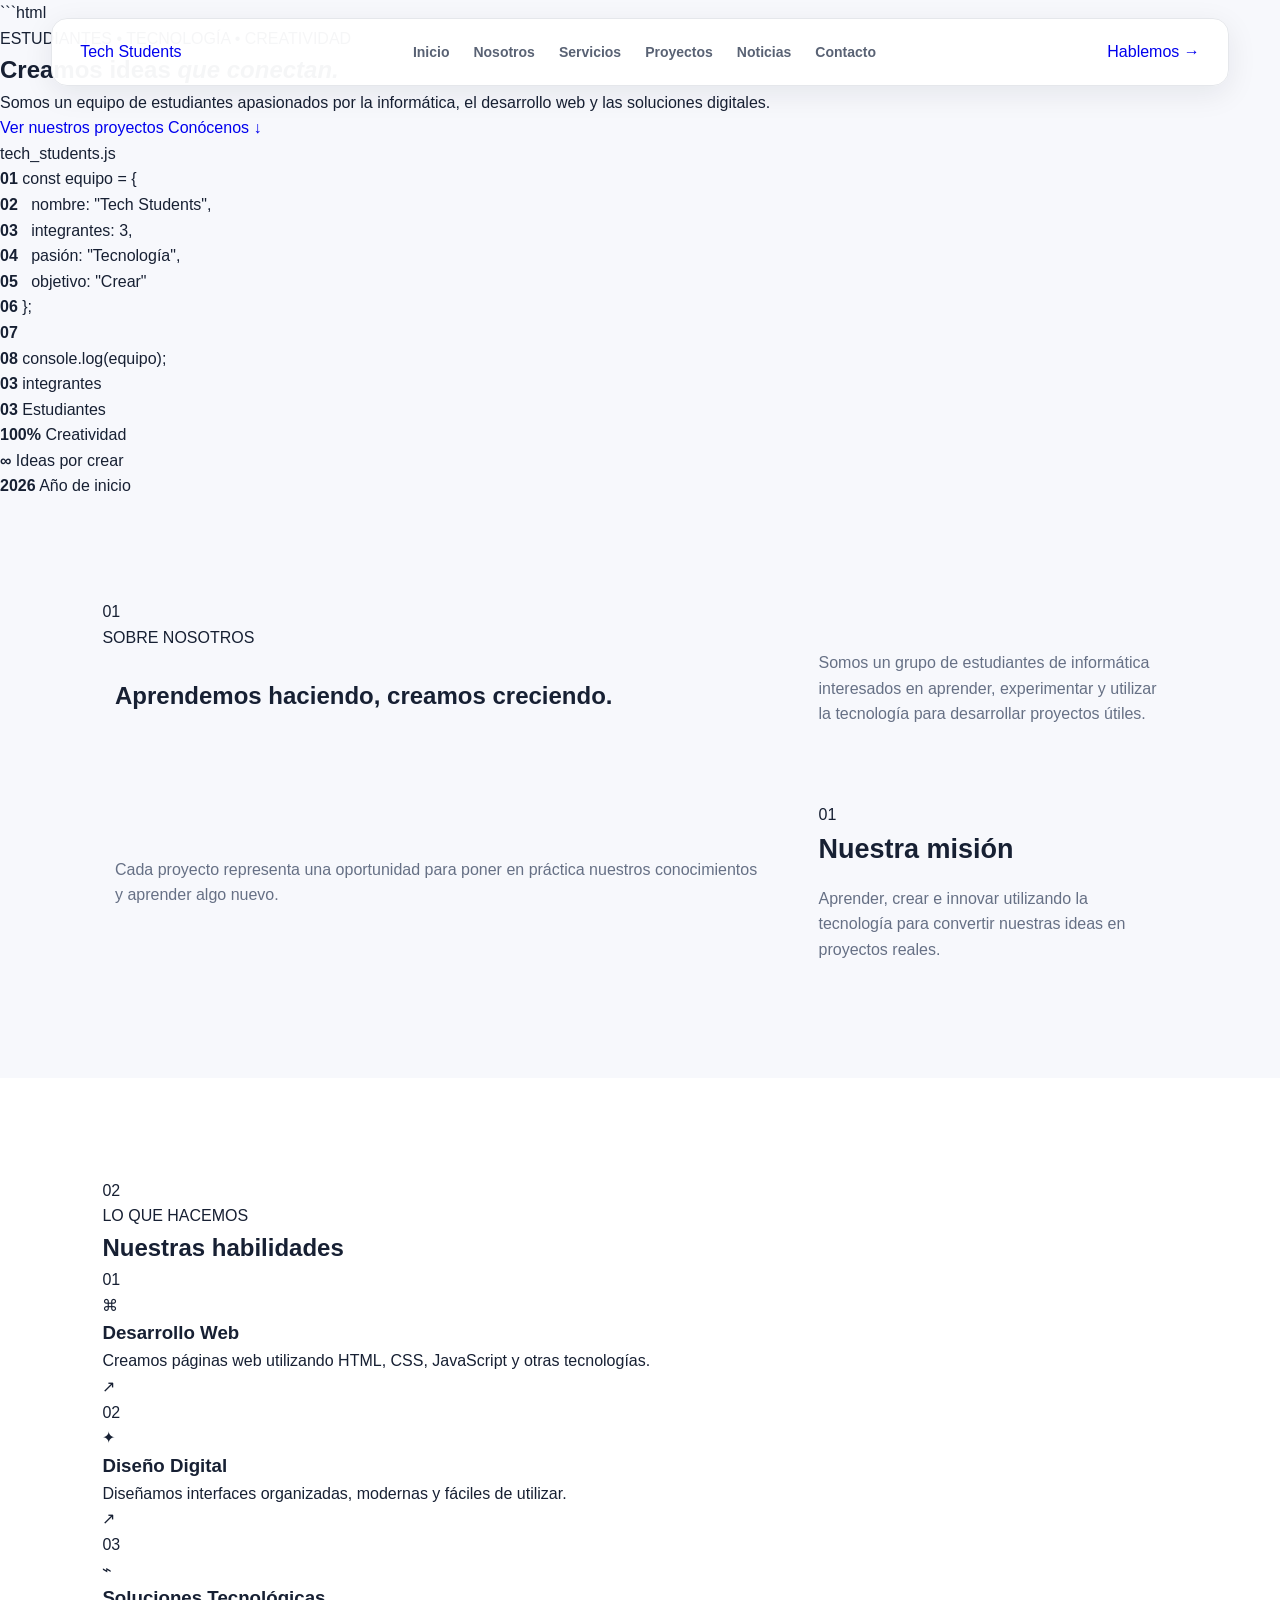
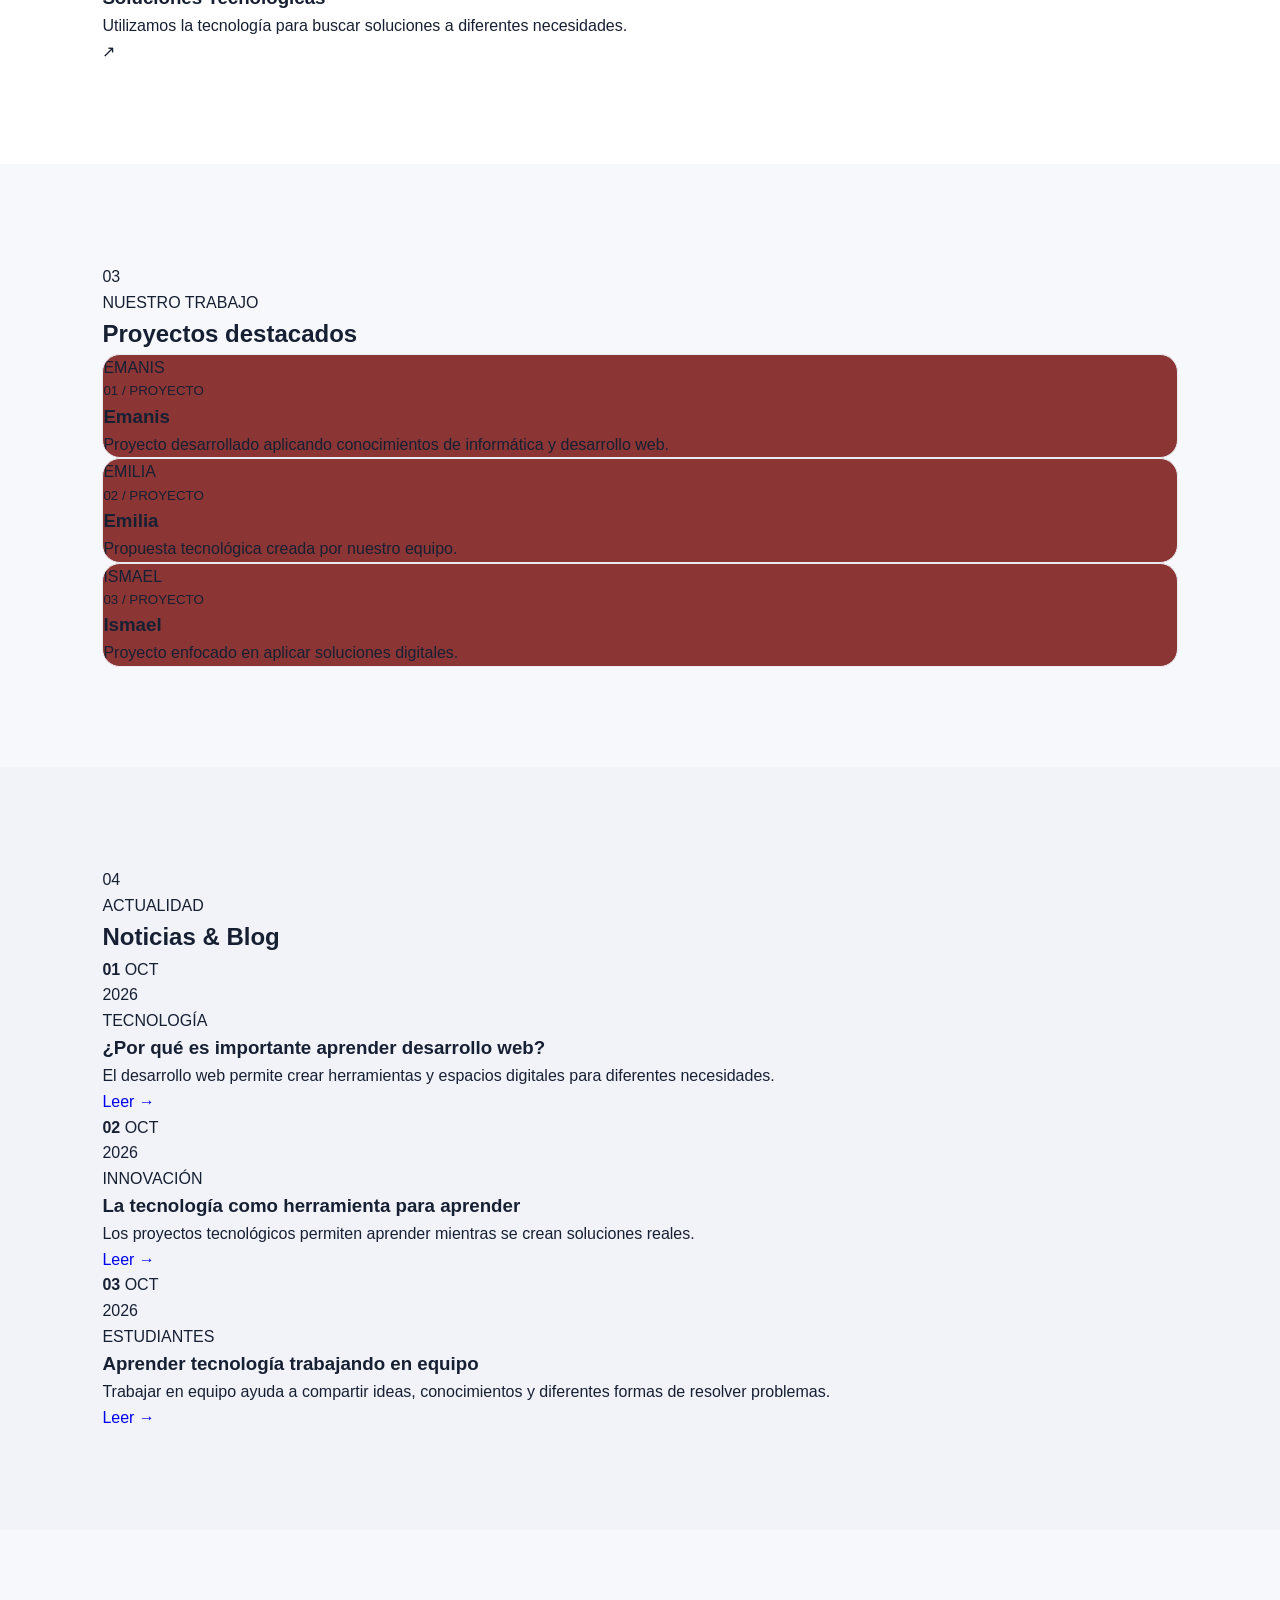
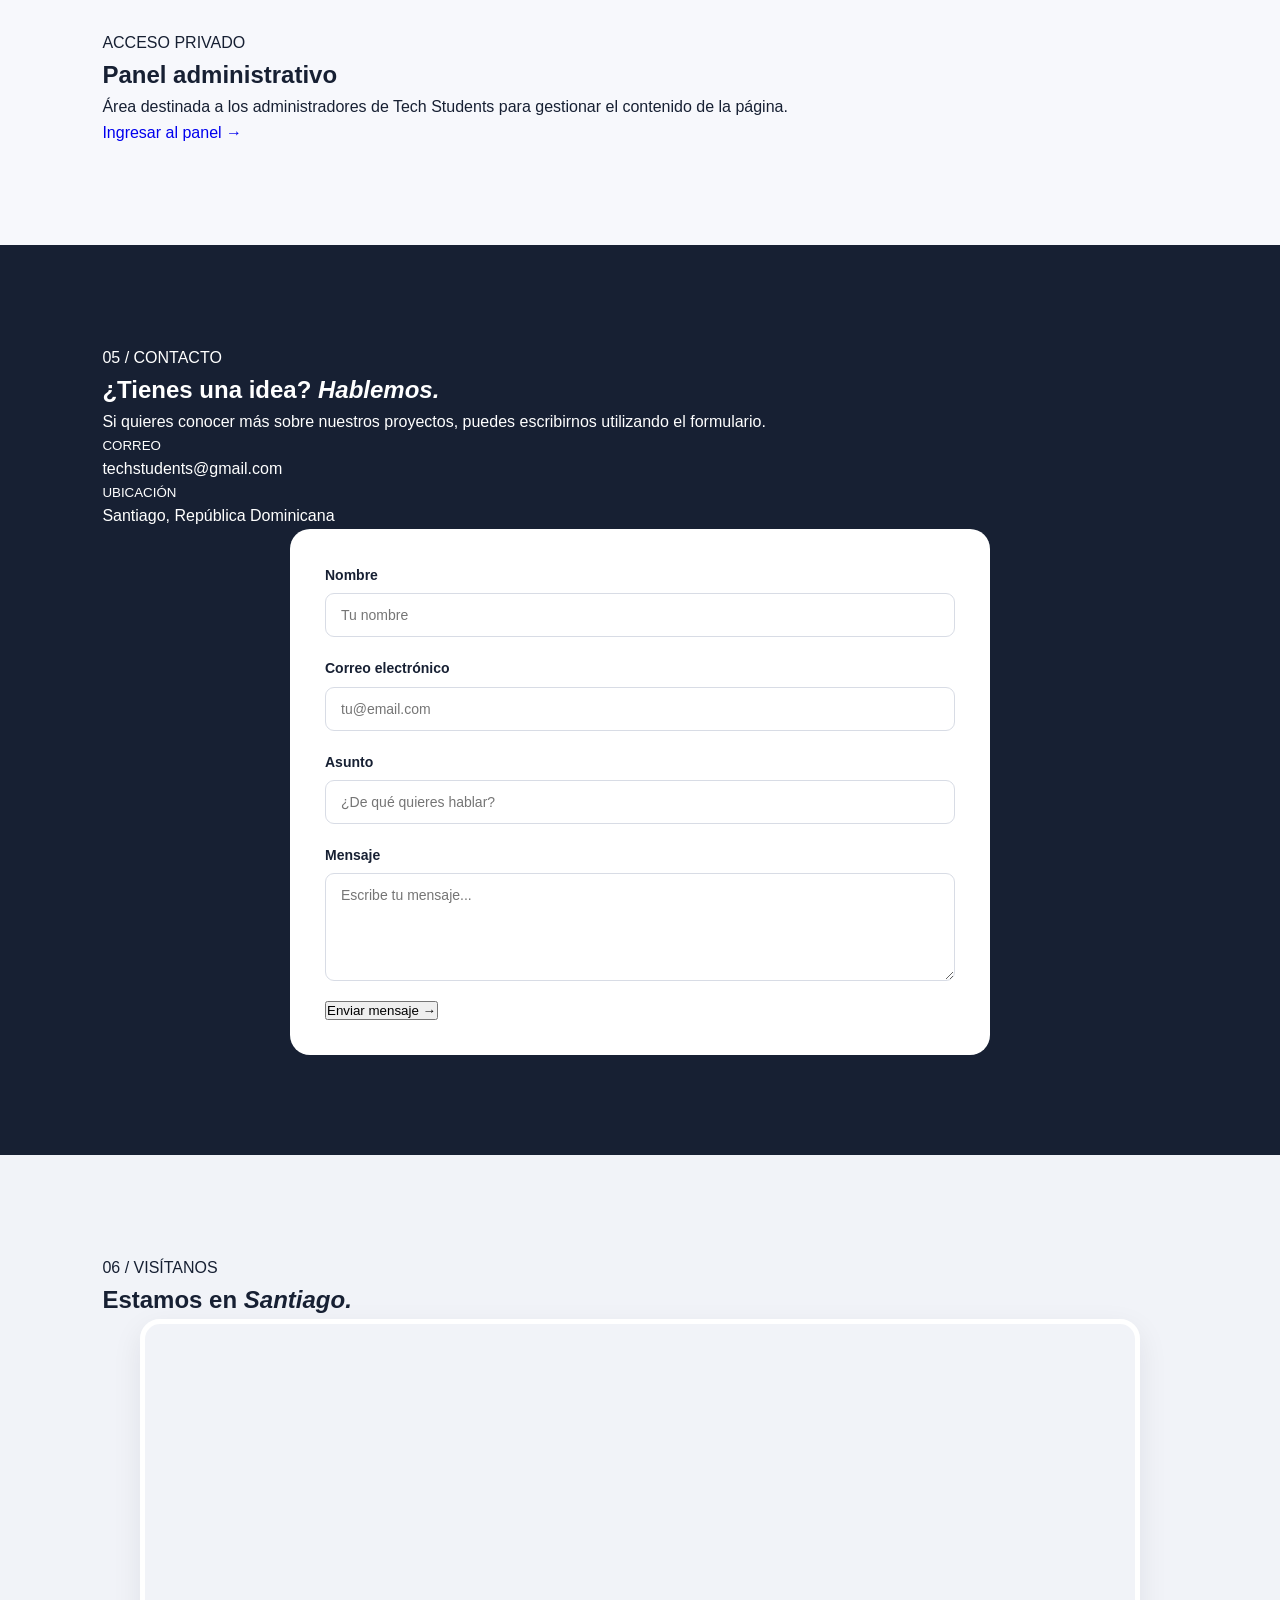
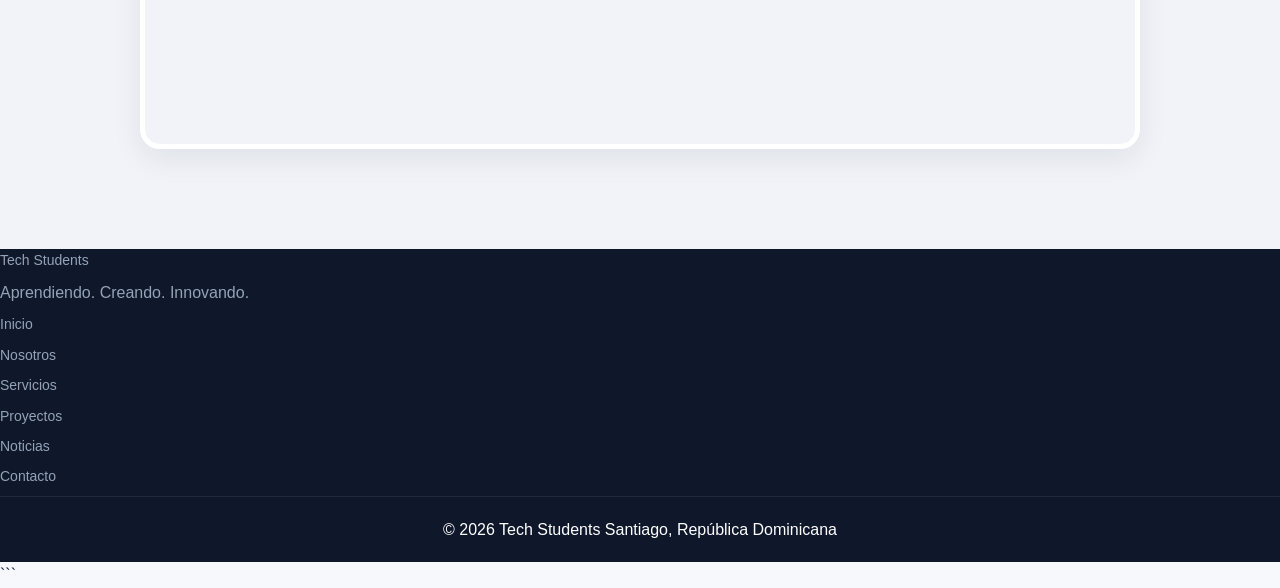
==== index.html @ c72e6315 "Agregar pagina web y login" ====
```html
<!DOCTYPE html>
<html lang="es">

<head>
    <meta charset="UTF-8">
    <meta name="viewport" content="width=device-width, initial-scale=1.0">

    <title>Tech Students | Tecnología e Innovación</title>

    <link rel="stylesheet" href="styles.css">
</head>

<body>

    <!-- =========================
         BARRA DE NAVEGACIÓN
    ========================== -->

    <header class="header">

        <a href="#inicio" class="logo">
            <span class="logo-punto"></span>
            Tech Students
        </a>

        <nav class="menu">
            <a href="#inicio">Inicio</a>
            <a href="#nosotros">Nosotros</a>
            <a href="#servicios">Servicios</a>
            <a href="#proyectos">Proyectos</a>
            <a href="#noticias">Noticias</a>
            <a href="#contacto">Contacto</a>
        </nav>

        <a href="#contacto" class="boton-nav">
            Hablemos →
        </a>

    </header>


    <main>

        <!-- =========================
             HERO
        ========================== -->

        <section id="inicio" class="hero">

            <div class="hero-texto">

                <div class="etiqueta">
                    <span></span>
                    ESTUDIANTES • TECNOLOGÍA • CREATIVIDAD
                </div>

                <h1>
                    Creamos ideas
                    <em>que conectan.</em>
                </h1>

                <p>
                    Somos un equipo de estudiantes apasionados por la
                    informática, el desarrollo web y las soluciones digitales.
                </p>

                <div class="hero-botones">

                    <a href="#proyectos" class="boton-principal">
                        Ver nuestros proyectos
                    </a>

                    <a href="#nosotros" class="boton-secundario">
                        Conócenos ↓
                    </a>

                </div>

            </div>


            <div class="hero-visual">

                <div class="codigo-falso">

                    <div class="codigo-barra">
                        <span></span>
                        <span></span>
                        <span></span>

                        <p>tech_students.js</p>
                    </div>

                    <div class="codigo-contenido">
                        <p><b>01</b> <span class="verde">const</span> equipo = {</p>
                        <p><b>02</b> &nbsp; nombre: <span class="amarillo">"Tech Students"</span>,</p>
                        <p><b>03</b> &nbsp; integrantes: <span class="amarillo">3</span>,</p>
                        <p><b>04</b> &nbsp; pasión: <span class="amarillo">"Tecnología"</span>,</p>
                        <p><b>05</b> &nbsp; objetivo: <span class="amarillo">"Crear"</span></p>
                        <p><b>06</b> };</p>
                        <p><b>07</b></p>
                        <p><b>08</b> <span class="verde">console</span>.log(equipo);</p>
                    </div>

                </div>

                <div class="numero-flotante">
                    <strong>03</strong>
                    <span>integrantes</span>
                </div>

            </div>

        </section>


        <!-- =========================
             DATOS RÁPIDOS
        ========================== -->

        <section class="datos">

            <div>
                <strong>03</strong>
                <span>Estudiantes</span>
            </div>

            <div>
                <strong>100%</strong>
                <span>Creatividad</span>
            </div>

            <div>
                <strong>∞</strong>
                <span>Ideas por crear</span>
            </div>

            <div>
                <strong>2026</strong>
                <span>Año de inicio</span>
            </div>

        </section>


        <!-- =========================
             NOSOTROS
        ========================== -->

        <section id="nosotros" class="nosotros seccion">

            <div class="titulo-lateral">
                <span>01</span>
                <p>SOBRE NOSOTROS</p>
            </div>

            <div class="nosotros-contenido">

                <h2>
                    Aprendemos haciendo,
                    <span>creamos creciendo.</span>
                </h2>

                <p>
                    Somos un grupo de estudiantes de informática interesados
                    en aprender, experimentar y utilizar la tecnología para
                    desarrollar proyectos útiles.
                </p>

                <p>
                    Cada proyecto representa una oportunidad para poner en
                    práctica nuestros conocimientos y aprender algo nuevo.
                </p>

                <div class="mision">

                    <span>01</span>

                    <div>
                        <h3>Nuestra misión</h3>

                        <p>
                            Aprender, crear e innovar utilizando la tecnología
                            para convertir nuestras ideas en proyectos reales.
                        </p>
                    </div>

                </div>

            </div>

        </section>


        <!-- =========================
             SERVICIOS
        ========================== -->

        <section id="servicios" class="servicios seccion">

            <div class="encabezado-seccion">

                <div>
                    <span>02</span>
                    <p>LO QUE HACEMOS</p>
                </div>

                <h2>
                    Nuestras habilidades
                </h2>

            </div>


            <div class="servicios-lista">

                <article class="servicio">

                    <div class="servicio-numero">01</div>

                    <div class="servicio-icono">⌘</div>

                    <div class="servicio-info">
                        <h3>Desarrollo Web</h3>

                        <p>
                            Creamos páginas web utilizando HTML, CSS,
                            JavaScript y otras tecnologías.
                        </p>
                    </div>

                    <span class="flecha">↗</span>

                </article>


                <article class="servicio">

                    <div class="servicio-numero">02</div>

                    <div class="servicio-icono">✦</div>

                    <div class="servicio-info">
                        <h3>Diseño Digital</h3>

                        <p>
                            Diseñamos interfaces organizadas, modernas
                            y fáciles de utilizar.
                        </p>
                    </div>

                    <span class="flecha">↗</span>

                </article>


                <article class="servicio">

                    <div class="servicio-numero">03</div>

                    <div class="servicio-icono">⌁</div>

                    <div class="servicio-info">
                        <h3>Soluciones Tecnológicas</h3>

                        <p>
                            Utilizamos la tecnología para buscar soluciones
                            a diferentes necesidades.
                        </p>
                    </div>

                    <span class="flecha">↗</span>

                </article>

            </div>

        </section>


        <!-- =========================
             PROYECTOS
        ========================== -->

        <section id="proyectos" class="proyectos seccion">

            <div class="encabezado-seccion">

                <div>
                    <span>03</span>
                    <p>NUESTRO TRABAJO</p>
                </div>

                <h2>
                    Proyectos destacados
                </h2>

            </div>


            <div class="proyectos-grid">

                <article class="proyecto grande">

                    <div class="proyecto-visual morado">
                        <span>EMANIS</span>
                    </div>

                    <div class="proyecto-texto">
                        <div>
                            <small>01 / PROYECTO</small>
                            <h3>Emanis</h3>
                        </div>

                        <p>
                            Proyecto desarrollado aplicando conocimientos
                            de informática y desarrollo web.
                        </p>
                    </div>

                </article>


                <article class="proyecto">

                    <div class="proyecto-visual verde-visual">
                        <span>EMILIA</span>
                    </div>

                    <div class="proyecto-texto">
                        <div>
                            <small>02 / PROYECTO</small>
                            <h3>Emilia</h3>
                        </div>

                        <p>
                            Propuesta tecnológica creada por nuestro equipo.
                        </p>
                    </div>

                </article>


                <article class="proyecto">

                    <div class="proyecto-visual naranja">
                        <span>ISMAEL</span>
                    </div>

                    <div class="proyecto-texto">
                        <div>
                            <small>03 / PROYECTO</small>
                            <h3>Ismael</h3>
                        </div>

                        <p>
                            Proyecto enfocado en aplicar soluciones digitales.
                        </p>
                    </div>

                </article>

            </div>

        </section>


        <!-- =========================
             NOTICIAS
        ========================== -->

        <section id="noticias" class="noticias seccion">

            <div class="encabezado-seccion">

                <div>
                    <span>04</span>
                    <p>ACTUALIDAD</p>
                </div>

                <h2>
                    Noticias & Blog
                </h2>

            </div>


            <div class="noticias-lista">

                <article class="noticia">

                    <div class="noticia-fecha">
                        <strong>01</strong>
                        <span>OCT<br>2026</span>
                    </div>

                    <div class="noticia-contenido">
                        <span>TECNOLOGÍA</span>
                        <h3>
                            ¿Por qué es importante aprender desarrollo web?
                        </h3>

                        <p>
                            El desarrollo web permite crear herramientas
                            y espacios digitales para diferentes necesidades.
                        </p>
                    </div>

                    <a href="#" class="leer">
                        Leer →
                    </a>

                </article>


                <article class="noticia">

                    <div class="noticia-fecha">
                        <strong>02</strong>
                        <span>OCT<br>2026</span>
                    </div>

                    <div class="noticia-contenido">
                        <span>INNOVACIÓN</span>
                        <h3>
                            La tecnología como herramienta para aprender
                        </h3>

                        <p>
                            Los proyectos tecnológicos permiten aprender
                            mientras se crean soluciones reales.
                        </p>
                    </div>

                    <a href="#" class="leer">
                        Leer →
                    </a>

                </article>


                <article class="noticia">

                    <div class="noticia-fecha">
                        <strong>03</strong>
                        <span>OCT<br>2026</span>
                    </div>

                    <div class="noticia-contenido">
                        <span>ESTUDIANTES</span>
                        <h3>
                            Aprender tecnología trabajando en equipo
                        </h3>

                        <p>
                            Trabajar en equipo ayuda a compartir ideas,
                            conocimientos y diferentes formas de resolver problemas.
                        </p>
                    </div>

                    <a href="#" class="leer">
                        Leer →
                    </a>

                </article>

            </div>

        </section>


        <!-- =========================
             PANEL ADMINISTRATIVO
        ========================== -->

        <section class="admin seccion">

            <div class="admin-contenido">

                <div>
                    <span class="admin-etiqueta">
                        ACCESO PRIVADO
                    </span>

                    <h2>
                        Panel administrativo
                    </h2>

                    <p>
                        Área destinada a los administradores de Tech Students
                        para gestionar el contenido de la página.
                    </p>
                </div>

                <a href="login.php" class="boton-negro">
                    Ingresar al panel →
                </a>

            </div>

        </section>


        <!-- =========================
             CONTACTO
        ========================== -->

        <section id="contacto" class="contacto seccion">

            <div class="contacto-info">

                <span>05 / CONTACTO</span>

                <h2>
                    ¿Tienes una idea?
                    <em>Hablemos.</em>
                </h2>

                <p>
                    Si quieres conocer más sobre nuestros proyectos,
                    puedes escribirnos utilizando el formulario.
                </p>

                <div class="datos-contacto">

                    <div>
                        <small>CORREO</small>
                        <p>techstudents@gmail.com</p>
                    </div>

                    <div>
                        <small>UBICACIÓN</small>
                        <p>Santiago, República Dominicana</p>
                    </div>

                </div>

            </div>


            <form class="formulario-contacto">

                <div class="campo">

                    <label for="nombre">
                        Nombre
                    </label>

                    <input
                        type="text"
                        id="nombre"
                        name="nombre"
                        placeholder="Tu nombre"
                        required
                    >

                </div>


                <div class="campo">

                    <label for="correo">
                        Correo electrónico
                    </label>

                    <input
                        type="email"
                        id="correo"
                        name="correo"
                        placeholder="tu@email.com"
                        required
                    >

                </div>


                <div class="campo">

                    <label for="asunto">
                        Asunto
                    </label>

                    <input
                        type="text"
                        id="asunto"
                        name="asunto"
                        placeholder="¿De qué quieres hablar?"
                        required
                    >

                </div>


                <div class="campo">

                    <label for="mensaje">
                        Mensaje
                    </label>

                    <textarea
                        id="mensaje"
                        name="mensaje"
                        rows="5"
                        placeholder="Escribe tu mensaje..."
                        required
                    ></textarea>

                </div>


                <button type="submit" class="boton-principal">
                    Enviar mensaje →
                </button>

            </form>

        </section>


        <!-- =========================
             UBICACIÓN
        ========================== -->

        <section id="ubicacion" class="ubicacion seccion">

            <div class="ubicacion-titulo">

                <span>06 / VISÍTANOS</span>

                <h2>
                    Estamos en
                    <em>Santiago.</em>
                </h2>

            </div>


            <div class="mapa">

                <iframe
                    src="https://www.google.com/maps?q=Santiago+de+los+Caballeros,+Republica+Dominicana&output=embed"
                    width="100%"
                    height="420"
                    style="border:0;"
                    allowfullscreen=""
                    loading="lazy">
                </iframe>

            </div>

        </section>

    </main>


    <!-- =========================
         FOOTER
    ========================== -->

    <footer class="footer">

        <div class="footer-top">

            <div>

                <a href="#inicio" class="logo footer-logo">
                    <span class="logo-punto"></span>
                    Tech Students
                </a>

                <p>
                    Aprendiendo. Creando. Innovando.
                </p>

            </div>


            <div class="footer-links">

                <a href="#inicio">Inicio</a>
                <a href="#nosotros">Nosotros</a>
                <a href="#servicios">Servicios</a>
                <a href="#proyectos">Proyectos</a>
                <a href="#noticias">Noticias</a>
                <a href="#contacto">Contacto</a>

            </div>

        </div>


        <div class="footer-bottom">

            <span>
                © 2026 Tech Students
            </span>

            <span>
                Santiago, República Dominicana
            </span>

        </div>

    </footer>

</body>

</html>
```
---- styles.css ----
/* ==============================
   CONFIGURACIÓN GENERAL
============================== */

* {
    margin: 0;
    padding: 0;
    box-sizing: border-box;
}

html {
    scroll-behavior: smooth;
}

body {
    font-family: Arial, Helvetica, sans-serif;
    background: #f7f8fc;
    color: #172033;
    line-height: 1.6;
}

a {
    text-decoration: none;
}


/* ==============================
   MENÚ
============================== */

.header {
    width: 92%;
    height: 68px;

    position: fixed;
    top: 18px;
    left: 4%;

    background: rgba(255, 255, 255, 0.96);

    display: flex;
    align-items: center;
    justify-content: space-between;

    padding: 0 28px;

    border: 1px solid #e5e7eb;
    border-radius: 16px;

    z-index: 1000;

    box-shadow: 0 8px 30px rgba(15, 23, 42, 0.08);
}

.logo {
    display: flex;
    align-items: center;
}

.logo h2 {
    color: #172033;
    font-size: 21px;
    letter-spacing: -0.5px;
}

.logo h2::before {
    content: "●";
    color: #4f46e5;
    font-size: 15px;
    margin-right: 8px;
}

.menu {
    display: flex;
    align-items: center;
    gap: 24px;
}

.menu a {
    color: #596274;
    font-size: 14px;
    font-weight: 600;

    transition: 0.25s;
}

.menu a:hover {
    color: #4f46e5;
}


/* ==============================
   INICIO
============================== */

.inicio {
    min-height: 100vh;

    padding: 150px 8% 80px;

    display: flex;
    align-items: center;

    background:
        radial-gradient(circle at 80% 25%, #ddd6fe 0, transparent 25%),
        radial-gradient(circle at 15% 80%, #dbeafe 0, transparent 25%),
        #f8f9ff;
}

.inicio-contenido {
    max-width: 760px;
}

.texto-pequeno {
    display: inline-block;

    color: #4f46e5;

    background: #eeecff;

    padding: 7px 14px;

    border-radius: 30px;

    font-size: 12px;
    font-weight: bold;

    letter-spacing: 1.5px;

    margin-bottom: 22px;
}

.inicio h1 {
    font-size: clamp(45px, 7vw, 76px);

    line-height: 1.02;

    letter-spacing: -3px;

    margin-bottom: 25px;
}

.inicio h1 span {
    display: block;
    color: #4f46e5;
}

.inicio-contenido > p:not(.texto-pequeno) {
    max-width: 600px;

    font-size: 18px;

    color: #667085;

    margin-bottom: 35px;
}

.boton {
    display: inline-block;

    background: #4f46e5;
    color: white;

    padding: 12px 23px;

    border-radius: 10px;

    font-size: 14px;
    font-weight: bold;

    border: none;

    cursor: pointer;

    transition: 0.25s;
}

.boton:hover {
    background: #3730a3;
    transform: translateY(-3px);

    box-shadow: 0 8px 20px rgba(79, 70, 229, 0.25);
}


/* ==============================
   SECCIONES
============================== */

.seccion {
    padding: 100px 8%;
}

.titulo-seccion {
    text-align: center;
    margin-bottom: 55px;
}

.titulo-seccion p {
    color: #4f46e5;

    font-size: 12px;
    font-weight: bold;

    letter-spacing: 2px;

    margin-bottom: 5px;
}

.titulo-seccion h2 {
    font-size: 38px;

    letter-spacing: -1px;
}


/* ==============================
   NOSOTROS
============================== */

.nosotros-contenido {
    max-width: 1050px;

    margin: auto;

    display: grid;

    grid-template-columns: 1.3fr 0.7fr;

    gap: 60px;

    align-items: center;
}

.nosotros-contenido h3 {
    font-size: 27px;

    margin-bottom: 15px;
}

.nosotros-contenido p {
    color: #667085;

    margin-bottom: 15px;
}

.nosotros-caja {
    background: #172033;

    color: white;

    padding: 40px;

    border-radius: 20px;

    position: relative;

    overflow: hidden;
}

.nosotros-caja::after {
    content: "";

    position: absolute;

    width: 120px;
    height: 120px;

    border-radius: 50%;

    background: #4f46e5;

    right: -40px;
    bottom: -50px;

    opacity: 0.8;
}

.nosotros-caja h3 {
    position: relative;
    z-index: 2;
}

.nosotros-caja p {
    color: #d1d5db;

    position: relative;
    z-index: 2;
}


/* ==============================
   SERVICIOS
============================== */

.servicios {
    background: #ffffff;
}

.tarjetas {
    max-width: 1100px;

    margin: auto;

    display: grid;

    grid-template-columns: repeat(3, 1fr);

    gap: 20px;
}

.tarjeta {
    background: #f8f9ff;

    padding: 32px;

    border: 1px solid #e8eaf0;

    border-radius: 18px;

    text-align: left;

    transition: 0.3s;
}

.tarjeta:hover {
    transform: translateY(-7px);

    background: white;

    border-color: #c7d2fe;

    box-shadow: 0 15px 35px rgba(15, 23, 42, 0.08);
}

.icono {
    width: 52px;
    height: 52px;

    display: flex;
    align-items: center;
    justify-content: center;

    background: #eeecff;

    border-radius: 14px;

    font-size: 25px;

    margin-bottom: 22px;
}

.tarjeta h3 {
    font-size: 19px;

    margin-bottom: 10px;
}

.tarjeta p {
    color: #667085;

    font-size: 15px;
}


/* ==============================
   PORTAFOLIO
============================== */

.portafolio {
    max-width: 1100px;

    margin: auto;

    display: grid;

    grid-template-columns: repeat(3, 1fr);

    gap: 22px;
}

.proyecto {
    background: rgb(139, 53, 53);

    border: 1px solid #e8eaf0;

    border-radius: 18px;

    overflow: hidden;

    transition: 0.3s;
}

.proyecto:hover {
    transform: translateY(-6px);

    box-shadow: 0 15px 35px rgba(15, 23, 42, 0.08);
}

.proyecto-imagen {
    height: 210px;

    display: flex;
    align-items: flex-end;
    justify-content: flex-start;

    padding: 22px;

    background:
        linear-gradient(
            135deg,
            #4f46e5,
            #7c3aed
        );

    color: white;

    font-size: 25px;
    font-weight: bold;
}

.proyecto:nth-child(2) .proyecto-imagen {
    background:
        linear-gradient(
            135deg,
            #0f766e,
            #14b8a6
        );
}

.proyecto:nth-child(3) .proyecto-imagen {
    background:
        linear-gradient(
            135deg,
            #c2410c,
            #f97316
        );
}

.proyecto-info {
    padding: 25px;
}

.proyecto-info h3 {
    margin-bottom: 7px;
}

.proyecto-info p {
    color: #667085;
    font-size: 14px;
}


/* ==============================
   NOTICIAS
============================== */

#noticias {
    background: #f1f3f8;
}

#noticias .tarjeta {
    background: white;
}


/* ==============================
   FORMULARIO DE CONTACTO
============================== */

.contacto {
    background: #172033;

    color: white;

    text-align: left;
}

.contacto .titulo-seccion {
    text-align: center;
}

.contacto .titulo-seccion h2 {
    color: white;
}

.contacto > p {
    max-width: 650px;

    margin: -25px auto 35px;

    color: #cbd5e1;

    text-align: center;
}

.formulario-contacto {
    max-width: 700px;

    margin: auto;

    background: white;

    padding: 35px;

    border-radius: 20px;
}

.campo {
    margin-bottom: 20px;
}

.campo label {
    display: block;

    color: #172033;

    font-size: 14px;

    font-weight: bold;

    margin-bottom: 7px;
}

.campo input,
.campo textarea {
    width: 100%;

    padding: 13px 15px;

    border: 1px solid #d8dce5;

    border-radius: 9px;

    outline: none;

    font-family: Arial, sans-serif;

    font-size: 14px;

    transition: 0.2s;
}

.campo input:focus,
.campo textarea:focus {
    border-color: #4f46e5;

    box-shadow: 0 0 0 3px #eeecff;
}

.campo textarea {
    resize: vertical;
}

.formulario-contacto .boton {
    width: 100%;
}


/* ==============================
   PANEL ADMINISTRATIVO
============================== */

.panel-admin {
    background: white;
}

.admin-caja {
    max-width: 650px;

    margin: auto;

    padding: 45px;

    text-align: center;

    background: #f8f9ff;

    border: 1px solid #e5e7eb;

    border-radius: 20px;
}

.admin-caja .icono {
    margin: 0 auto 20px;
}

.admin-caja h3 {
    font-size: 24px;

    margin-bottom: 10px;
}

.admin-caja p {
    max-width: 500px;

    margin: 0 auto 25px;

    color: #667085;
}


/* ==============================
   UBICACIÓN
============================== */

#ubicacion {
    background: #f1f3f8;
}

#ubicacion > p {
    text-align: center;

    color: #667085;

    margin-top: -30px;

    margin-bottom: 30px;
}

.mapa {
    max-width: 1000px;

    margin: auto;

    overflow: hidden;

    border-radius: 20px;

    border: 5px solid white;

    box-shadow: 0 10px 30px rgba(15, 23, 42, 0.08);
}

.mapa iframe {
    display: block;
}


/* ==============================
   FOOTER
============================== */

.footer {
    background: #0f172a;

    color: white;
}

.footer-contenido {
    padding: 60px 8%;

    display: grid;

    grid-template-columns: 2fr 1fr 1.5fr;

    gap: 50px;
}

.footer h2 {
    color: white;

    margin-bottom: 15px;
}

.footer h3 {
    margin-bottom: 15px;
}

.footer p {
    color: #94a3b8;

    margin-bottom: 8px;
}

.footer a {
    display: block;

    color: #94a3b8;

    margin-bottom: 8px;

    font-size: 14px;

    transition: 0.2s;
}

.footer a:hover {
    color: white;
}

.footer-bottom {
    border-top: 1px solid #1e293b;

    text-align: center;

    padding: 20px;
}

.footer-bottom p {
    margin: 0;

    font-size: 13px;
}


/* ==============================
   CELULARES
============================== */

@media (max-width: 900px) {

    .header {
        width: 94%;
        left: 3%;

        height: auto;

        padding: 15px 20px;

        flex-direction: column;

        gap: 12px;
    }

    .menu {
        gap: 12px;

        flex-wrap: wrap;

        justify-content: center;
    }

    .inicio {
        padding-top: 180px;
    }

    .inicio h1 {
        font-size: 48px;
    }

    .nosotros-contenido,
    .tarjetas,
    .portafolio,
    .footer-contenido {
        grid-template-columns: 1fr;
    }

    .seccion {
        padding: 80px 6%;
    }
}


@media (max-width: 500px) {

    .inicio h1 {
        font-size: 40px;

        letter-spacing: -2px;
    }

    .inicio-contenido > p:not(.texto-pequeno) {
        font-size: 16px;
    }

    .titulo-seccion h2 {
        font-size: 32px;
    }

    .formulario-contacto {
        padding: 25px;
    }

    .header {
        top: 8px;
    }

    .menu a {
        font-size: 12px;
    }
}
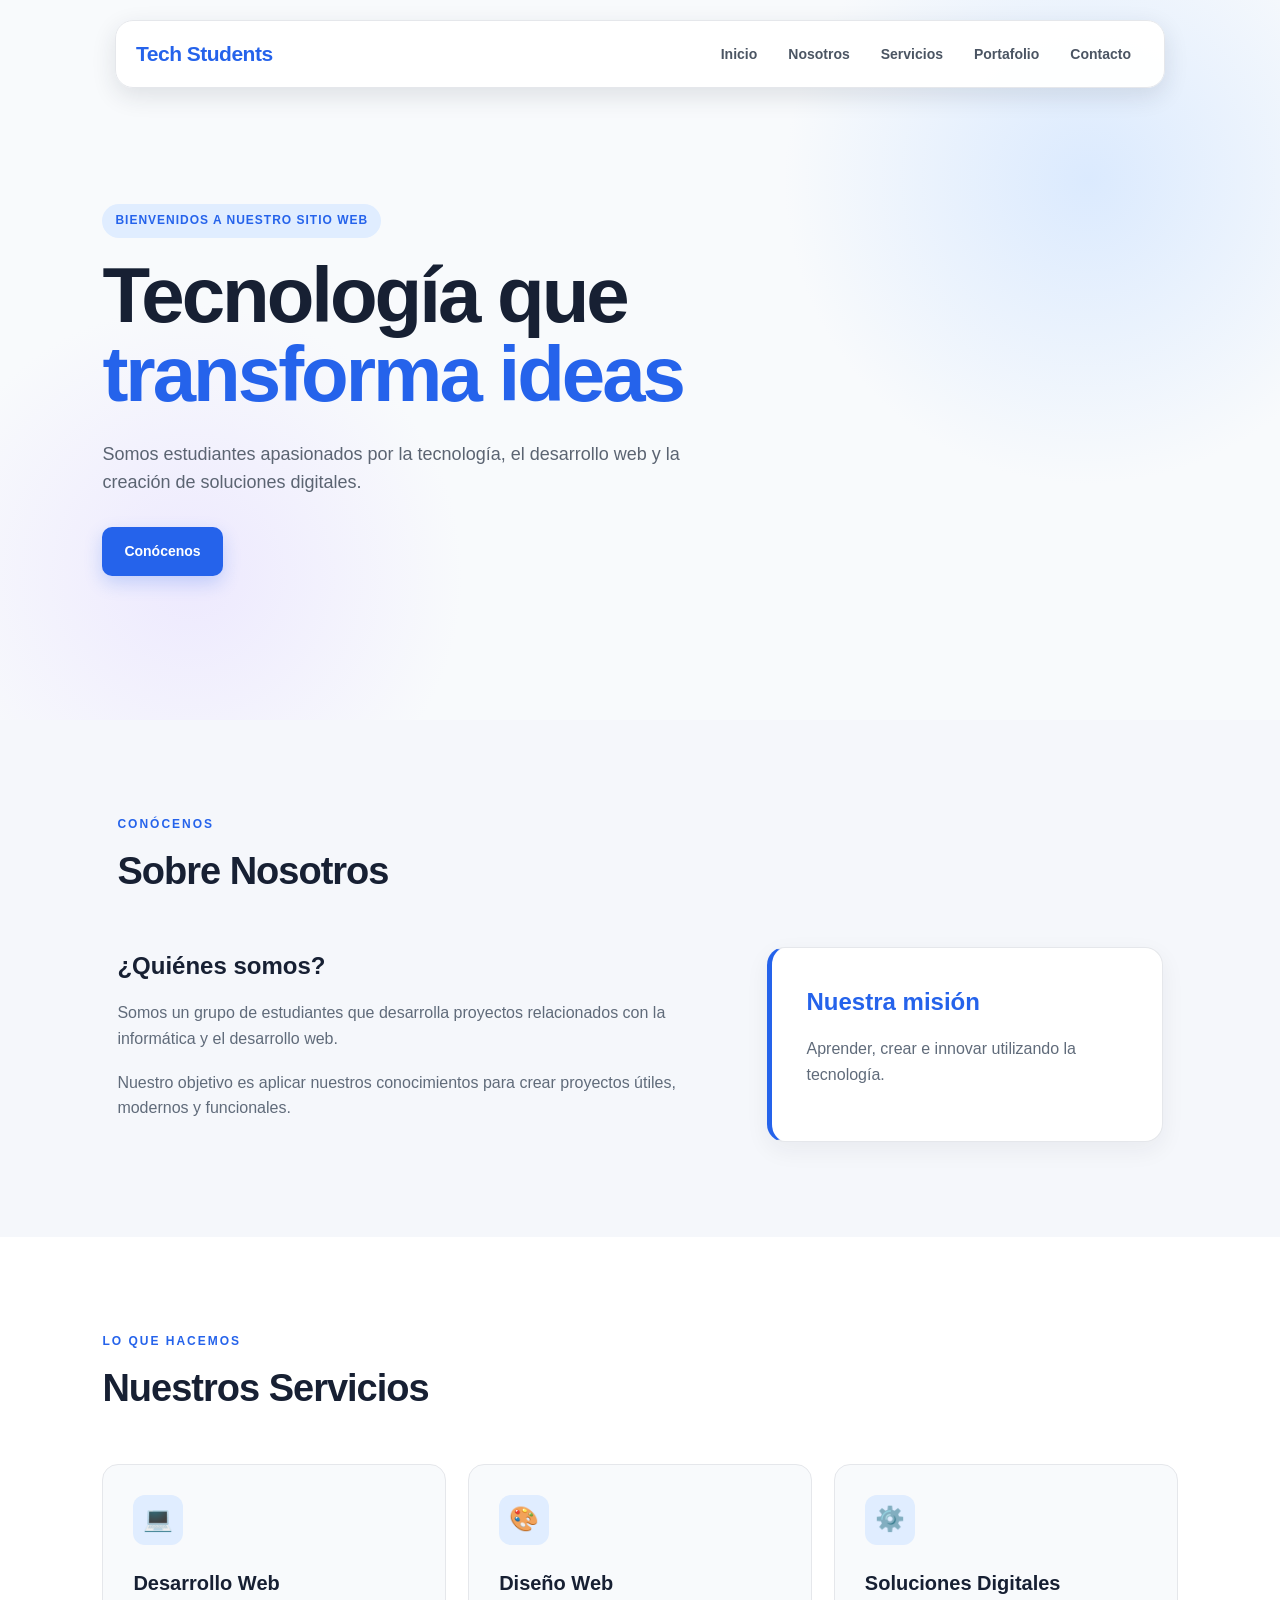
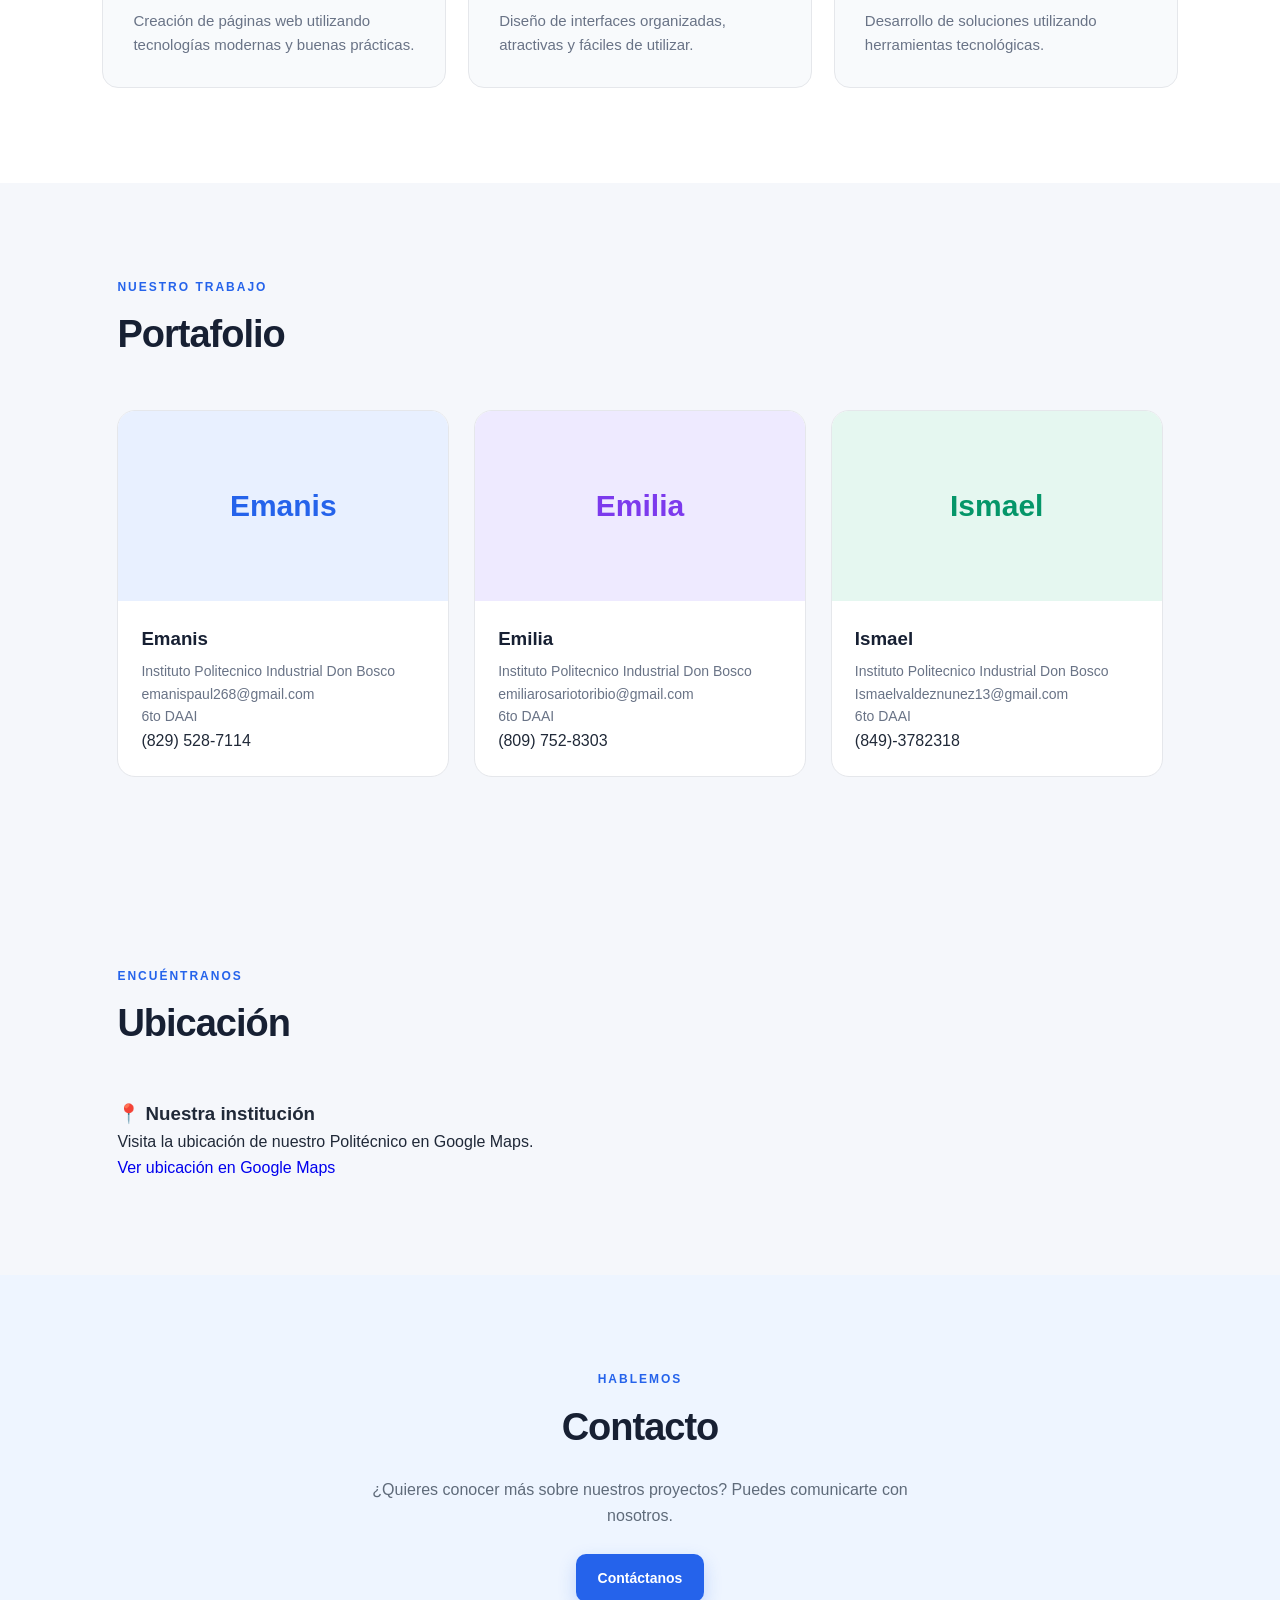
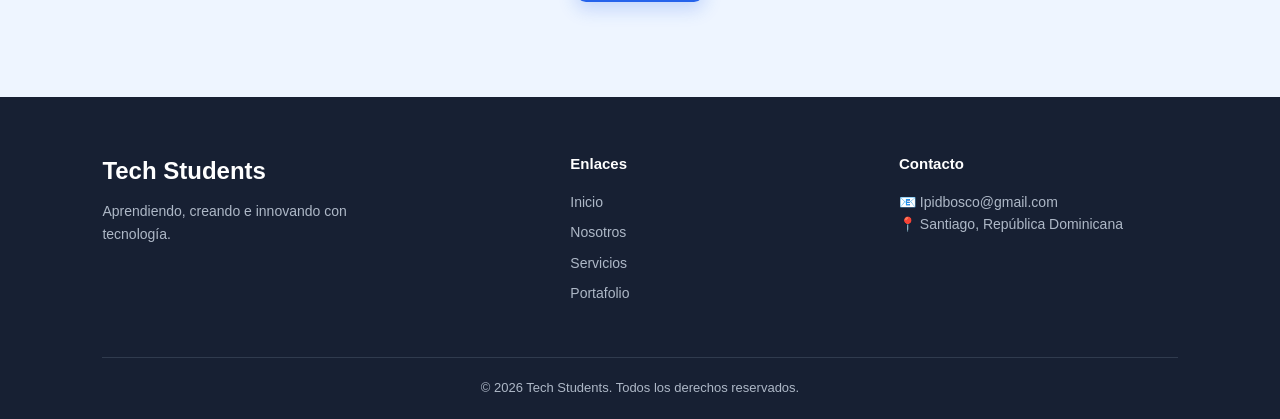
==== commit f2b57358: "Actualización de la página" ====
--- a/index.html
+++ b/index.html
@@ -1,4 +1,4 @@
-```html
+
 <!DOCTYPE html>
 <html lang="es">
 
@@ -6,685 +6,283 @@
     <meta charset="UTF-8">
     <meta name="viewport" content="width=device-width, initial-scale=1.0">
 
-    <title>Tech Students | Tecnología e Innovación</title>
-
+    <title>Tech Students</title>
+
+    <!-- Conexión con CSS -->
     <link rel="stylesheet" href="styles.css">
 </head>
 
 <body>
 
-    <!-- =========================
-         BARRA DE NAVEGACIÓN
-    ========================== -->
-
+    <!-- ==================== MENÚ ==================== -->
     <header class="header">
 
-        <a href="#inicio" class="logo">
-            <span class="logo-punto"></span>
-            Tech Students
-        </a>
+        <div class="logo">
+            <h2>Tech Students</h2>
+        </div>
 
         <nav class="menu">
             <a href="#inicio">Inicio</a>
             <a href="#nosotros">Nosotros</a>
             <a href="#servicios">Servicios</a>
-            <a href="#proyectos">Proyectos</a>
-            <a href="#noticias">Noticias</a>
+            <a href="#portafolio">Portafolio</a>
             <a href="#contacto">Contacto</a>
         </nav>
 
-        <a href="#contacto" class="boton-nav">
-            Hablemos →
+    </header>
+
+
+    <main>
+
+        
+        <section id="inicio" class="inicio">
+
+            <div class="inicio-contenido">
+
+                <p class="texto-pequeno">BIENVENIDOS A NUESTRO SITIO WEB</p>
+
+                <h1>
+                    Tecnología que
+                    <span>transforma ideas</span>
+                </h1>
+
+                <p>
+                    Somos estudiantes apasionados por la tecnología,
+                    el desarrollo web y la creación de soluciones digitales.
+                </p>
+
+                <a href="#nosotros" class="boton">
+                    Conócenos
+                </a>
+
+            </div>
+
+        </section>
+
+
+        <section id="nosotros" class="seccion">
+
+            <div class="titulo-seccion">
+                <p>CONÓCENOS</p>
+                <h2>Sobre Nosotros</h2>
+            </div>
+
+            <div class="nosotros-contenido">
+
+                <div>
+                    <h3>¿Quiénes somos?</h3>
+
+                    <p>
+                        Somos un grupo de estudiantes que desarrolla
+                        proyectos relacionados con la informática y
+                        el desarrollo web.
+                    </p>
+
+                    <p>
+                        Nuestro objetivo es aplicar nuestros conocimientos
+                        para crear proyectos útiles, modernos y funcionales.
+                    </p>
+                </div>
+
+                <div class="nosotros-caja">
+                    <h3>Nuestra misión</h3>
+                    <p>
+                        Aprender, crear e innovar utilizando la tecnología.
+                    </p>
+                </div>
+
+            </div>
+
+        </section>
+
+
+        
+        <section id="servicios" class="seccion servicios">
+
+            <div class="titulo-seccion">
+                <p>LO QUE HACEMOS</p>
+                <h2>Nuestros Servicios</h2>
+            </div>
+
+            <div class="tarjetas">
+
+                <article class="tarjeta">
+                    <div class="icono">💻</div>
+                    <h3>Desarrollo Web</h3>
+                    <p>
+                        Creación de páginas web utilizando tecnologías
+                        modernas y buenas prácticas.
+                    </p>
+                </article>
+
+                <article class="tarjeta">
+                    <div class="icono">🎨</div>
+                    <h3>Diseño Web</h3>
+                    <p>
+                        Diseño de interfaces organizadas, atractivas
+                        y fáciles de utilizar.
+                    </p>
+                </article>
+
+                <article class="tarjeta">
+                    <div class="icono">⚙️</div>
+                    <h3>Soluciones Digitales</h3>
+                    <p>
+                        Desarrollo de soluciones utilizando herramientas
+                        tecnológicas.
+                    </p>
+                </article>
+
+            </div>
+
+        </section>
+
+
+        
+        <section id="portafolio" class="seccion">
+
+            <div class="titulo-seccion">
+                <p>NUESTRO TRABAJO</p>
+                <h2>Portafolio</h2>
+            </div>
+
+            <div class="portafolio">
+
+                <article class="proyecto">
+                    <div class="proyecto-imagen">
+                        Emanis
+                    </div>
+
+                    <div class="proyecto-info">
+                        <h3>Emanis</h3>
+                        <p>
+                            Instituto Politecnico Industrial Don Bosco
+                             <p>emanispaul268@gmail.com </p>
+                            <p>6to DAAI </p>
+                           (829) 528-7114
+                        </p>
+                    </div>
+                </article>
+
+
+                <article class="proyecto">
+                    <div class="proyecto-imagen">
+                        Emilia
+                    </div>
+
+                    <div class="proyecto-info">
+                        <h3>Emilia</h3>
+                        <p>
+                            Instituto Politecnico Industrial Don Bosco
+                            emiliarosariotoribio@gmail.com
+                           <p>6to DAAI</p>
+                            (809) 752-8303
+                        </p>
+                        </p>
+                    </div>
+                </article>
+
+
+                <article class="proyecto">
+                    <div class="proyecto-imagen">
+                        Ismael
+                    </div>
+
+                    <div class="proyecto-info">
+                        <h3>Ismael</h3>
+                        <p>
+                            Instituto Politecnico Industrial Don Bosco
+                            Ismaelvaldeznunez13@gmail.com
+                           <p> 6to DAAI </p>
+                            (849)-3782318
+                        </p>
+                    </div>
+                </article>
+
+            </div>
+
+        </section>
+
+        <!-- =========================
+     UBICACIÓN
+========================= -->
+
+<section id="ubicacion" class="seccion ubicacion">
+
+    <div class="titulo-seccion">
+        <p>ENCUÉNTRANOS</p>
+        <h2>Ubicación</h2>
+    </div>
+
+    <div class="ubicacion-caja">
+
+        <h3>📍 Nuestra institución</h3>
+
+        <p>
+            Visita la ubicación de nuestro Politécnico en Google Maps.
+        </p>
+
+        <a 
+            href="https://www.google.com/maps/search/?api=1&query=TU+POLITECNICO+Santiago+Republica+Dominicana"
+            target="_blank"
+            class="boton-mapa">
+            Ver ubicación en Google Maps
         </a>
 
-    </header>
-
-
-    <main>
-
-        <!-- =========================
-             HERO
-        ========================== -->
-
-        <section id="inicio" class="hero">
-
-            <div class="hero-texto">
-
-                <div class="etiqueta">
-                    <span></span>
-                    ESTUDIANTES • TECNOLOGÍA • CREATIVIDAD
-                </div>
-
-                <h1>
-                    Creamos ideas
-                    <em>que conectan.</em>
-                </h1>
+    </div>
+
+</section>
+
+
+        <section id="contacto" class="seccion contacto">
+
+            <div class="titulo-seccion">
+                <p>HABLEMOS</p>
+                <h2>Contacto</h2>
+            </div>
+
+            <p>
+                ¿Quieres conocer más sobre nuestros proyectos?
+                Puedes comunicarte con nosotros.
+            </p>
+
+            <a href="#" class="boton">
+                Contáctanos
+            </a>
+
+        </section>
+
+    </main>
+
+
+    <footer class="footer">
+
+        <div class="footer-contenido">
+
+            <div>
+                <h2>Tech Students</h2>
 
                 <p>
-                    Somos un equipo de estudiantes apasionados por la
-                    informática, el desarrollo web y las soluciones digitales.
+                    Aprendiendo, creando e innovando con tecnología.
                 </p>
-
-                <div class="hero-botones">
-
-                    <a href="#proyectos" class="boton-principal">
-                        Ver nuestros proyectos
-                    </a>
-
-                    <a href="#nosotros" class="boton-secundario">
-                        Conócenos ↓
-                    </a>
-
-                </div>
-
-            </div>
-
-
-            <div class="hero-visual">
-
-                <div class="codigo-falso">
-
-                    <div class="codigo-barra">
-                        <span></span>
-                        <span></span>
-                        <span></span>
-
-                        <p>tech_students.js</p>
-                    </div>
-
-                    <div class="codigo-contenido">
-                        <p><b>01</b> <span class="verde">const</span> equipo = {</p>
-                        <p><b>02</b> &nbsp; nombre: <span class="amarillo">"Tech Students"</span>,</p>
-                        <p><b>03</b> &nbsp; integrantes: <span class="amarillo">3</span>,</p>
-                        <p><b>04</b> &nbsp; pasión: <span class="amarillo">"Tecnología"</span>,</p>
-                        <p><b>05</b> &nbsp; objetivo: <span class="amarillo">"Crear"</span></p>
-                        <p><b>06</b> };</p>
-                        <p><b>07</b></p>
-                        <p><b>08</b> <span class="verde">console</span>.log(equipo);</p>
-                    </div>
-
-                </div>
-
-                <div class="numero-flotante">
-                    <strong>03</strong>
-                    <span>integrantes</span>
-                </div>
-
-            </div>
-
-        </section>
-
-
-        <!-- =========================
-             DATOS RÁPIDOS
-        ========================== -->
-
-        <section class="datos">
+            </div>
+
 
             <div>
-                <strong>03</strong>
-                <span>Estudiantes</span>
-            </div>
-
-            <div>
-                <strong>100%</strong>
-                <span>Creatividad</span>
-            </div>
-
-            <div>
-                <strong>∞</strong>
-                <span>Ideas por crear</span>
-            </div>
-
-            <div>
-                <strong>2026</strong>
-                <span>Año de inicio</span>
-            </div>
-
-        </section>
-
-
-        <!-- =========================
-             NOSOTROS
-        ========================== -->
-
-        <section id="nosotros" class="nosotros seccion">
-
-            <div class="titulo-lateral">
-                <span>01</span>
-                <p>SOBRE NOSOTROS</p>
-            </div>
-
-            <div class="nosotros-contenido">
-
-                <h2>
-                    Aprendemos haciendo,
-                    <span>creamos creciendo.</span>
-                </h2>
-
-                <p>
-                    Somos un grupo de estudiantes de informática interesados
-                    en aprender, experimentar y utilizar la tecnología para
-                    desarrollar proyectos útiles.
-                </p>
-
-                <p>
-                    Cada proyecto representa una oportunidad para poner en
-                    práctica nuestros conocimientos y aprender algo nuevo.
-                </p>
-
-                <div class="mision">
-
-                    <span>01</span>
-
-                    <div>
-                        <h3>Nuestra misión</h3>
-
-                        <p>
-                            Aprender, crear e innovar utilizando la tecnología
-                            para convertir nuestras ideas en proyectos reales.
-                        </p>
-                    </div>
-
-                </div>
-
-            </div>
-
-        </section>
-
-
-        <!-- =========================
-             SERVICIOS
-        ========================== -->
-
-        <section id="servicios" class="servicios seccion">
-
-            <div class="encabezado-seccion">
-
-                <div>
-                    <span>02</span>
-                    <p>LO QUE HACEMOS</p>
-                </div>
-
-                <h2>
-                    Nuestras habilidades
-                </h2>
-
-            </div>
-
-
-            <div class="servicios-lista">
-
-                <article class="servicio">
-
-                    <div class="servicio-numero">01</div>
-
-                    <div class="servicio-icono">⌘</div>
-
-                    <div class="servicio-info">
-                        <h3>Desarrollo Web</h3>
-
-                        <p>
-                            Creamos páginas web utilizando HTML, CSS,
-                            JavaScript y otras tecnologías.
-                        </p>
-                    </div>
-
-                    <span class="flecha">↗</span>
-
-                </article>
-
-
-                <article class="servicio">
-
-                    <div class="servicio-numero">02</div>
-
-                    <div class="servicio-icono">✦</div>
-
-                    <div class="servicio-info">
-                        <h3>Diseño Digital</h3>
-
-                        <p>
-                            Diseñamos interfaces organizadas, modernas
-                            y fáciles de utilizar.
-                        </p>
-                    </div>
-
-                    <span class="flecha">↗</span>
-
-                </article>
-
-
-                <article class="servicio">
-
-                    <div class="servicio-numero">03</div>
-
-                    <div class="servicio-icono">⌁</div>
-
-                    <div class="servicio-info">
-                        <h3>Soluciones Tecnológicas</h3>
-
-                        <p>
-                            Utilizamos la tecnología para buscar soluciones
-                            a diferentes necesidades.
-                        </p>
-                    </div>
-
-                    <span class="flecha">↗</span>
-
-                </article>
-
-            </div>
-
-        </section>
-
-
-        <!-- =========================
-             PROYECTOS
-        ========================== -->
-
-        <section id="proyectos" class="proyectos seccion">
-
-            <div class="encabezado-seccion">
-
-                <div>
-                    <span>03</span>
-                    <p>NUESTRO TRABAJO</p>
-                </div>
-
-                <h2>
-                    Proyectos destacados
-                </h2>
-
-            </div>
-
-
-            <div class="proyectos-grid">
-
-                <article class="proyecto grande">
-
-                    <div class="proyecto-visual morado">
-                        <span>EMANIS</span>
-                    </div>
-
-                    <div class="proyecto-texto">
-                        <div>
-                            <small>01 / PROYECTO</small>
-                            <h3>Emanis</h3>
-                        </div>
-
-                        <p>
-                            Proyecto desarrollado aplicando conocimientos
-                            de informática y desarrollo web.
-                        </p>
-                    </div>
-
-                </article>
-
-
-                <article class="proyecto">
-
-                    <div class="proyecto-visual verde-visual">
-                        <span>EMILIA</span>
-                    </div>
-
-                    <div class="proyecto-texto">
-                        <div>
-                            <small>02 / PROYECTO</small>
-                            <h3>Emilia</h3>
-                        </div>
-
-                        <p>
-                            Propuesta tecnológica creada por nuestro equipo.
-                        </p>
-                    </div>
-
-                </article>
-
-
-                <article class="proyecto">
-
-                    <div class="proyecto-visual naranja">
-                        <span>ISMAEL</span>
-                    </div>
-
-                    <div class="proyecto-texto">
-                        <div>
-                            <small>03 / PROYECTO</small>
-                            <h3>Ismael</h3>
-                        </div>
-
-                        <p>
-                            Proyecto enfocado en aplicar soluciones digitales.
-                        </p>
-                    </div>
-
-                </article>
-
-            </div>
-
-        </section>
-
-
-        <!-- =========================
-             NOTICIAS
-        ========================== -->
-
-        <section id="noticias" class="noticias seccion">
-
-            <div class="encabezado-seccion">
-
-                <div>
-                    <span>04</span>
-                    <p>ACTUALIDAD</p>
-                </div>
-
-                <h2>
-                    Noticias & Blog
-                </h2>
-
-            </div>
-
-
-            <div class="noticias-lista">
-
-                <article class="noticia">
-
-                    <div class="noticia-fecha">
-                        <strong>01</strong>
-                        <span>OCT<br>2026</span>
-                    </div>
-
-                    <div class="noticia-contenido">
-                        <span>TECNOLOGÍA</span>
-                        <h3>
-                            ¿Por qué es importante aprender desarrollo web?
-                        </h3>
-
-                        <p>
-                            El desarrollo web permite crear herramientas
-                            y espacios digitales para diferentes necesidades.
-                        </p>
-                    </div>
-
-                    <a href="#" class="leer">
-                        Leer →
-                    </a>
-
-                </article>
-
-
-                <article class="noticia">
-
-                    <div class="noticia-fecha">
-                        <strong>02</strong>
-                        <span>OCT<br>2026</span>
-                    </div>
-
-                    <div class="noticia-contenido">
-                        <span>INNOVACIÓN</span>
-                        <h3>
-                            La tecnología como herramienta para aprender
-                        </h3>
-
-                        <p>
-                            Los proyectos tecnológicos permiten aprender
-                            mientras se crean soluciones reales.
-                        </p>
-                    </div>
-
-                    <a href="#" class="leer">
-                        Leer →
-                    </a>
-
-                </article>
-
-
-                <article class="noticia">
-
-                    <div class="noticia-fecha">
-                        <strong>03</strong>
-                        <span>OCT<br>2026</span>
-                    </div>
-
-                    <div class="noticia-contenido">
-                        <span>ESTUDIANTES</span>
-                        <h3>
-                            Aprender tecnología trabajando en equipo
-                        </h3>
-
-                        <p>
-                            Trabajar en equipo ayuda a compartir ideas,
-                            conocimientos y diferentes formas de resolver problemas.
-                        </p>
-                    </div>
-
-                    <a href="#" class="leer">
-                        Leer →
-                    </a>
-
-                </article>
-
-            </div>
-
-        </section>
-
-
-        <!-- =========================
-             PANEL ADMINISTRATIVO
-        ========================== -->
-
-        <section class="admin seccion">
-
-            <div class="admin-contenido">
-
-                <div>
-                    <span class="admin-etiqueta">
-                        ACCESO PRIVADO
-                    </span>
-
-                    <h2>
-                        Panel administrativo
-                    </h2>
-
-                    <p>
-                        Área destinada a los administradores de Tech Students
-                        para gestionar el contenido de la página.
-                    </p>
-                </div>
-
-                <a href="login.php" class="boton-negro">
-                    Ingresar al panel →
-                </a>
-
-            </div>
-
-        </section>
-
-
-        <!-- =========================
-             CONTACTO
-        ========================== -->
-
-        <section id="contacto" class="contacto seccion">
-
-            <div class="contacto-info">
-
-                <span>05 / CONTACTO</span>
-
-                <h2>
-                    ¿Tienes una idea?
-                    <em>Hablemos.</em>
-                </h2>
-
-                <p>
-                    Si quieres conocer más sobre nuestros proyectos,
-                    puedes escribirnos utilizando el formulario.
-                </p>
-
-                <div class="datos-contacto">
-
-                    <div>
-                        <small>CORREO</small>
-                        <p>techstudents@gmail.com</p>
-                    </div>
-
-                    <div>
-                        <small>UBICACIÓN</small>
-                        <p>Santiago, República Dominicana</p>
-                    </div>
-
-                </div>
-
-            </div>
-
-
-            <form class="formulario-contacto">
-
-                <div class="campo">
-
-                    <label for="nombre">
-                        Nombre
-                    </label>
-
-                    <input
-                        type="text"
-                        id="nombre"
-                        name="nombre"
-                        placeholder="Tu nombre"
-                        required
-                    >
-
-                </div>
-
-
-                <div class="campo">
-
-                    <label for="correo">
-                        Correo electrónico
-                    </label>
-
-                    <input
-                        type="email"
-                        id="correo"
-                        name="correo"
-                        placeholder="tu@email.com"
-                        required
-                    >
-
-                </div>
-
-
-                <div class="campo">
-
-                    <label for="asunto">
-                        Asunto
-                    </label>
-
-                    <input
-                        type="text"
-                        id="asunto"
-                        name="asunto"
-                        placeholder="¿De qué quieres hablar?"
-                        required
-                    >
-
-                </div>
-
-
-                <div class="campo">
-
-                    <label for="mensaje">
-                        Mensaje
-                    </label>
-
-                    <textarea
-                        id="mensaje"
-                        name="mensaje"
-                        rows="5"
-                        placeholder="Escribe tu mensaje..."
-                        required
-                    ></textarea>
-
-                </div>
-
-
-                <button type="submit" class="boton-principal">
-                    Enviar mensaje →
-                </button>
-
-            </form>
-
-        </section>
-
-
-        <!-- =========================
-             UBICACIÓN
-        ========================== -->
-
-        <section id="ubicacion" class="ubicacion seccion">
-
-            <div class="ubicacion-titulo">
-
-                <span>06 / VISÍTANOS</span>
-
-                <h2>
-                    Estamos en
-                    <em>Santiago.</em>
-                </h2>
-
-            </div>
-
-
-            <div class="mapa">
-
-                <iframe
-                    src="https://www.google.com/maps?q=Santiago+de+los+Caballeros,+Republica+Dominicana&output=embed"
-                    width="100%"
-                    height="420"
-                    style="border:0;"
-                    allowfullscreen=""
-                    loading="lazy">
-                </iframe>
-
-            </div>
-
-        </section>
-
-    </main>
-
-
-    <!-- =========================
-         FOOTER
-    ========================== -->
-
-    <footer class="footer">
-
-        <div class="footer-top">
-
-            <div>
-
-                <a href="#inicio" class="logo footer-logo">
-                    <span class="logo-punto"></span>
-                    Tech Students
-                </a>
-
-                <p>
-                    Aprendiendo. Creando. Innovando.
-                </p>
-
-            </div>
-
-
-            <div class="footer-links">
+                <h3>Enlaces</h3>
 
                 <a href="#inicio">Inicio</a>
                 <a href="#nosotros">Nosotros</a>
                 <a href="#servicios">Servicios</a>
-                <a href="#proyectos">Proyectos</a>
-                <a href="#noticias">Noticias</a>
-                <a href="#contacto">Contacto</a>
-
+                <a href="#portafolio">Portafolio</a>
+            </div>
+
+
+            <div>
+                <h3>Contacto</h3>
+
+                <p>📧 Ipidbosco@gmail.com</p>
+                <p>📍 Santiago, República Dominicana</p>
             </div>
 
         </div>
@@ -692,13 +290,9 @@
 
         <div class="footer-bottom">
 
-            <span>
-                © 2026 Tech Students
-            </span>
-
-            <span>
-                Santiago, República Dominicana
-            </span>
+            <p>
+                © 2026 Tech Students. Todos los derechos reservados.
+            </p>
 
         </div>
 
@@ -707,4 +301,3 @@
 </body>
 
 </html>
-```
--- a/styles.css
+++ b/styles.css
@@ -1,7 +1,6 @@
-
-/* ==============================
+/* =========================
    CONFIGURACIÓN GENERAL
-============================== */
+========================= */
 
 * {
     margin: 0;
@@ -15,8 +14,8 @@
 
 body {
     font-family: Arial, Helvetica, sans-serif;
-    background: #f7f8fc;
-    color: #172033;
+    background: #f5f7fb;
+    color: #202938;
     line-height: 1.6;
 }
 
@@ -24,118 +23,111 @@
     text-decoration: none;
 }
 
-
-/* ==============================
-   MENÚ
-============================== */
+main {
+    overflow: hidden;
+}
+
+
+/* =========================
+   MENÚ FLOTANTE
+========================= */
 
 .header {
-    width: 92%;
-    height: 68px;
-
     position: fixed;
-    top: 18px;
-    left: 4%;
-
-    background: rgba(255, 255, 255, 0.96);
+    top: 20px;
+    left: 50%;
+    transform: translateX(-50%);
+    width: min(92%, 1050px);
 
     display: flex;
     align-items: center;
     justify-content: space-between;
 
-    padding: 0 28px;
-
+    padding: 13px 20px;
+
+    background: rgba(255, 255, 255, 0.96);
     border: 1px solid #e5e7eb;
-    border-radius: 16px;
+    border-radius: 18px;
+
+    box-shadow: 0 8px 25px rgba(31, 41, 55, 0.12);
 
     z-index: 1000;
-
-    box-shadow: 0 8px 30px rgba(15, 23, 42, 0.08);
-}
-
-.logo {
-    display: flex;
-    align-items: center;
 }
 
 .logo h2 {
-    color: #172033;
+    color: #2563eb;
     font-size: 21px;
     letter-spacing: -0.5px;
-}
-
-.logo h2::before {
-    content: "●";
-    color: #4f46e5;
-    font-size: 15px;
-    margin-right: 8px;
 }
 
 .menu {
     display: flex;
     align-items: center;
-    gap: 24px;
+    gap: 5px;
 }
 
 .menu a {
-    color: #596274;
+    color: #4b5563;
     font-size: 14px;
     font-weight: 600;
 
-    transition: 0.25s;
+    padding: 9px 13px;
+    border-radius: 10px;
+
+    transition: 0.25s ease;
 }
 
 .menu a:hover {
-    color: #4f46e5;
-}
-
-
-/* ==============================
+    background: #eff6ff;
+    color: #2563eb;
+}
+
+
+/* =========================
    INICIO
-============================== */
+========================= */
 
 .inicio {
-    min-height: 100vh;
-
-    padding: 150px 8% 80px;
+    min-height: 720px;
 
     display: flex;
     align-items: center;
 
+    padding: 150px 8% 90px;
+
     background:
-        radial-gradient(circle at 80% 25%, #ddd6fe 0, transparent 25%),
-        radial-gradient(circle at 15% 80%, #dbeafe 0, transparent 25%),
-        #f8f9ff;
+        radial-gradient(circle at 85% 25%, #dbeafe 0, transparent 25%),
+        radial-gradient(circle at 15% 80%, #ede9fe 0, transparent 22%),
+        #f8fafc;
 }
 
 .inicio-contenido {
-    max-width: 760px;
+    max-width: 780px;
 }
 
 .texto-pequeno {
     display: inline-block;
 
-    color: #4f46e5;
-
-    background: #eeecff;
-
-    padding: 7px 14px;
-
-    border-radius: 30px;
+    margin-bottom: 18px;
+    padding: 7px 13px;
+
+    background: #e0edff;
+    color: #2563eb;
+
+    border-radius: 20px;
 
     font-size: 12px;
     font-weight: bold;
-
-    letter-spacing: 1.5px;
-
-    margin-bottom: 22px;
+    letter-spacing: 1px;
 }
 
 .inicio h1 {
-    font-size: clamp(45px, 7vw, 76px);
-
+    max-width: 750px;
+
+    color: #172033;
+
+    font-size: clamp(45px, 7vw, 78px);
     line-height: 1.02;
-
     letter-spacing: -3px;
 
     margin-bottom: 25px;
@@ -143,641 +135,428 @@
 
 .inicio h1 span {
     display: block;
-    color: #4f46e5;
+    color: #2563eb;
 }
 
 .inicio-contenido > p:not(.texto-pequeno) {
     max-width: 600px;
 
+    color: #5b6472;
     font-size: 18px;
 
-    color: #667085;
-
-    margin-bottom: 35px;
+    margin-bottom: 30px;
 }
 
 .boton {
     display: inline-block;
 
-    background: #4f46e5;
+    padding: 13px 22px;
+
+    background: #2563eb;
     color: white;
-
-    padding: 12px 23px;
 
     border-radius: 10px;
 
     font-size: 14px;
     font-weight: bold;
 
-    border: none;
-
-    cursor: pointer;
-
-    transition: 0.25s;
+    box-shadow: 0 7px 18px rgba(37, 99, 235, 0.22);
+
+    transition: 0.25s ease;
 }
 
 .boton:hover {
-    background: #3730a3;
-    transform: translateY(-3px);
-
-    box-shadow: 0 8px 20px rgba(79, 70, 229, 0.25);
-}
-
-
-/* ==============================
+    background: #1d4ed8;
+    transform: translateY(-2px);
+}
+
+
+/* =========================
    SECCIONES
-============================== */
+========================= */
 
 .seccion {
-    padding: 100px 8%;
+    padding: 95px 8%;
+    max-width: 1250px;
+    margin: auto;
 }
 
 .titulo-seccion {
-    text-align: center;
-    margin-bottom: 55px;
+    margin-bottom: 45px;
 }
 
 .titulo-seccion p {
-    color: #4f46e5;
+    color: #2563eb;
 
     font-size: 12px;
     font-weight: bold;
-
     letter-spacing: 2px;
 
-    margin-bottom: 5px;
+    margin-bottom: 7px;
 }
 
 .titulo-seccion h2 {
     font-size: 38px;
-
+    color: #172033;
     letter-spacing: -1px;
 }
 
 
-/* ==============================
+/* =========================
    NOSOTROS
-============================== */
+========================= */
 
 .nosotros-contenido {
-    max-width: 1050px;
-
-    margin: auto;
-
     display: grid;
-
-    grid-template-columns: 1.3fr 0.7fr;
-
-    gap: 60px;
-
-    align-items: center;
+    grid-template-columns: 1.5fr 1fr;
+    gap: 55px;
+
+    align-items: stretch;
 }
 
 .nosotros-contenido h3 {
-    font-size: 27px;
-
+    color: #172033;
+    font-size: 24px;
     margin-bottom: 15px;
 }
 
 .nosotros-contenido p {
-    color: #667085;
-
-    margin-bottom: 15px;
+    color: #606b7a;
+    margin-bottom: 18px;
+    max-width: 650px;
 }
 
 .nosotros-caja {
-    background: #172033;
-
-    color: white;
-
-    padding: 40px;
-
-    border-radius: 20px;
-
-    position: relative;
-
-    overflow: hidden;
-}
-
-.nosotros-caja::after {
-    content: "";
-
-    position: absolute;
-
-    width: 120px;
-    height: 120px;
-
-    border-radius: 50%;
-
-    background: #4f46e5;
-
-    right: -40px;
-    bottom: -50px;
-
-    opacity: 0.8;
+    padding: 35px;
+
+    background: white;
+
+    border: 1px solid #e5e7eb;
+    border-radius: 18px;
+
+    box-shadow: 0 8px 25px rgba(31, 41, 55, 0.06);
+
+    border-left: 5px solid #2563eb;
 }
 
 .nosotros-caja h3 {
-    position: relative;
-    z-index: 2;
-}
-
-.nosotros-caja p {
-    color: #d1d5db;
-
-    position: relative;
-    z-index: 2;
-}
-
-
-/* ==============================
+    color: #2563eb;
+}
+
+
+/* =========================
    SERVICIOS
-============================== */
+========================= */
 
 .servicios {
-    background: #ffffff;
+    max-width: none;
+    background: white;
+}
+
+.servicios .titulo-seccion,
+.servicios .tarjetas {
+    max-width: 1080px;
+    margin-left: auto;
+    margin-right: auto;
 }
 
 .tarjetas {
-    max-width: 1100px;
-
-    margin: auto;
-
     display: grid;
-
     grid-template-columns: repeat(3, 1fr);
-
-    gap: 20px;
+    gap: 22px;
 }
 
 .tarjeta {
-    background: #f8f9ff;
-
-    padding: 32px;
-
-    border: 1px solid #e8eaf0;
-
-    border-radius: 18px;
-
-    text-align: left;
-
-    transition: 0.3s;
+    padding: 30px;
+
+    background: #f8fafc;
+
+    border: 1px solid #e5e7eb;
+    border-radius: 16px;
+
+    transition: 0.25s ease;
 }
 
 .tarjeta:hover {
-    transform: translateY(-7px);
-
-    background: white;
-
-    border-color: #c7d2fe;
-
-    box-shadow: 0 15px 35px rgba(15, 23, 42, 0.08);
+    transform: translateY(-6px);
+    border-color: #bfdbfe;
+
+    box-shadow: 0 12px 28px rgba(37, 99, 235, 0.10);
 }
 
 .icono {
-    width: 52px;
-    height: 52px;
+    width: 50px;
+    height: 50px;
 
     display: flex;
     align-items: center;
     justify-content: center;
 
-    background: #eeecff;
-
-    border-radius: 14px;
-
-    font-size: 25px;
+    background: #e0edff;
+    border-radius: 12px;
+
+    font-size: 24px;
 
     margin-bottom: 22px;
 }
 
 .tarjeta h3 {
-    font-size: 19px;
+    color: #172033;
+    font-size: 20px;
 
     margin-bottom: 10px;
 }
 
 .tarjeta p {
-    color: #667085;
-
+    color: #697386;
     font-size: 15px;
 }
 
 
-/* ==============================
+/* =========================
    PORTAFOLIO
-============================== */
+========================= */
 
 .portafolio {
-    max-width: 1100px;
-
+    display: grid;
+    grid-template-columns: repeat(3, 1fr);
+    gap: 25px;
+}
+
+.proyecto {
+    background: white;
+
+    border: 1px solid #e5e7eb;
+    border-radius: 18px;
+
+    overflow: hidden;
+
+    transition: 0.25s ease;
+}
+
+.proyecto:hover {
+    transform: translateY(-5px);
+
+    box-shadow: 0 14px 30px rgba(31, 41, 55, 0.10);
+}
+
+.proyecto-imagen {
+    height: 190px;
+
+    display: flex;
+    align-items: center;
+    justify-content: center;
+
+    background: #e8f0ff;
+
+    color: #2563eb;
+
+    font-size: 30px;
+    font-weight: bold;
+}
+
+.proyecto:nth-child(2) .proyecto-imagen {
+    background: #eeeaff;
+    color: #7c3aed;
+}
+
+.proyecto:nth-child(3) .proyecto-imagen {
+    background: #e5f7f0;
+    color: #059669;
+}
+
+.proyecto-info {
+    padding: 23px;
+}
+
+.proyecto-info h3 {
+    color: #172033;
+    margin-bottom: 7px;
+}
+
+.proyecto-info p {
+    color: #697386;
+    font-size: 14px;
+}
+
+
+/* =========================
+   CONTACTO
+========================= */
+
+.contacto {
+    text-align: center;
+
+    max-width: none;
+
+    background: #eef5ff;
+}
+
+.contacto .titulo-seccion {
+    margin-bottom: 20px;
+}
+
+.contacto > p {
+    max-width: 550px;
+    margin: 0 auto 25px;
+
+    color: #5f6b7a;
+}
+
+
+/* =========================
+   FOOTER
+========================= */
+
+.footer {
+    background: #172033;
+    color: white;
+
+    padding: 55px 8% 0;
+}
+
+.footer-contenido {
+    max-width: 1080px;
     margin: auto;
 
     display: grid;
-
-    grid-template-columns: repeat(3, 1fr);
-
-    gap: 22px;
-}
-
-.proyecto {
-    background: rgb(139, 53, 53);
-
-    border: 1px solid #e8eaf0;
-
-    border-radius: 18px;
-
-    overflow: hidden;
-
-    transition: 0.3s;
-}
-
-.proyecto:hover {
-    transform: translateY(-6px);
-
-    box-shadow: 0 15px 35px rgba(15, 23, 42, 0.08);
-}
-
-.proyecto-imagen {
-    height: 210px;
-
-    display: flex;
-    align-items: flex-end;
-    justify-content: flex-start;
-
-    padding: 22px;
-
-    background:
-        linear-gradient(
-            135deg,
-            #4f46e5,
-            #7c3aed
-        );
-
-    color: white;
-
-    font-size: 25px;
-    font-weight: bold;
-}
-
-.proyecto:nth-child(2) .proyecto-imagen {
-    background:
-        linear-gradient(
-            135deg,
-            #0f766e,
-            #14b8a6
-        );
-}
-
-.proyecto:nth-child(3) .proyecto-imagen {
-    background:
-        linear-gradient(
-            135deg,
-            #c2410c,
-            #f97316
-        );
-}
-
-.proyecto-info {
-    padding: 25px;
-}
-
-.proyecto-info h3 {
-    margin-bottom: 7px;
-}
-
-.proyecto-info p {
-    color: #667085;
-    font-size: 14px;
-}
-
-
-/* ==============================
-   NOTICIAS
-============================== */
-
-#noticias {
-    background: #f1f3f8;
-}
-
-#noticias .tarjeta {
-    background: white;
-}
-
-
-/* ==============================
-   FORMULARIO DE CONTACTO
-============================== */
-
-.contacto {
-    background: #172033;
-
-    color: white;
-
-    text-align: left;
-}
-
-.contacto .titulo-seccion {
-    text-align: center;
-}
-
-.contacto .titulo-seccion h2 {
-    color: white;
-}
-
-.contacto > p {
-    max-width: 650px;
-
-    margin: -25px auto 35px;
-
-    color: #cbd5e1;
-
-    text-align: center;
-}
-
-.formulario-contacto {
-    max-width: 700px;
-
-    margin: auto;
-
-    background: white;
-
-    padding: 35px;
-
-    border-radius: 20px;
-}
-
-.campo {
-    margin-bottom: 20px;
-}
-
-.campo label {
-    display: block;
-
-    color: #172033;
-
-    font-size: 14px;
-
-    font-weight: bold;
-
-    margin-bottom: 7px;
-}
-
-.campo input,
-.campo textarea {
-    width: 100%;
-
-    padding: 13px 15px;
-
-    border: 1px solid #d8dce5;
-
-    border-radius: 9px;
-
-    outline: none;
-
-    font-family: Arial, sans-serif;
-
-    font-size: 14px;
-
-    transition: 0.2s;
-}
-
-.campo input:focus,
-.campo textarea:focus {
-    border-color: #4f46e5;
-
-    box-shadow: 0 0 0 3px #eeecff;
-}
-
-.campo textarea {
-    resize: vertical;
-}
-
-.formulario-contacto .boton {
-    width: 100%;
-}
-
-
-/* ==============================
-   PANEL ADMINISTRATIVO
-============================== */
-
-.panel-admin {
-    background: white;
-}
-
-.admin-caja {
-    max-width: 650px;
-
-    margin: auto;
-
-    padding: 45px;
-
-    text-align: center;
-
-    background: #f8f9ff;
-
-    border: 1px solid #e5e7eb;
-
-    border-radius: 20px;
-}
-
-.admin-caja .icono {
-    margin: 0 auto 20px;
-}
-
-.admin-caja h3 {
-    font-size: 24px;
-
-    margin-bottom: 10px;
-}
-
-.admin-caja p {
-    max-width: 500px;
-
-    margin: 0 auto 25px;
-
-    color: #667085;
-}
-
-
-/* ==============================
-   UBICACIÓN
-============================== */
-
-#ubicacion {
-    background: #f1f3f8;
-}
-
-#ubicacion > p {
-    text-align: center;
-
-    color: #667085;
-
-    margin-top: -30px;
-
-    margin-bottom: 30px;
-}
-
-.mapa {
-    max-width: 1000px;
-
-    margin: auto;
-
-    overflow: hidden;
-
-    border-radius: 20px;
-
-    border: 5px solid white;
-
-    box-shadow: 0 10px 30px rgba(15, 23, 42, 0.08);
-}
-
-.mapa iframe {
-    display: block;
-}
-
-
-/* ==============================
-   FOOTER
-============================== */
-
-.footer {
-    background: #0f172a;
-
-    color: white;
-}
-
-.footer-contenido {
-    padding: 60px 8%;
-
-    display: grid;
-
-    grid-template-columns: 2fr 1fr 1.5fr;
-
+    grid-template-columns: 1.5fr 1fr 1fr;
     gap: 50px;
+
+    padding-bottom: 45px;
 }
 
 .footer h2 {
     color: white;
-
+    margin-bottom: 10px;
+}
+
+.footer h3 {
+    font-size: 15px;
     margin-bottom: 15px;
 }
 
-.footer h3 {
-    margin-bottom: 15px;
-}
-
 .footer p {
-    color: #94a3b8;
+    color: #aeb8c7;
+    font-size: 14px;
+}
+
+.footer-contenido > div:first-child p {
+    max-width: 300px;
+}
+
+.footer-contenido a {
+    display: block;
+
+    color: #aeb8c7;
+    font-size: 14px;
 
     margin-bottom: 8px;
-}
-
-.footer a {
-    display: block;
-
-    color: #94a3b8;
-
-    margin-bottom: 8px;
-
-    font-size: 14px;
 
     transition: 0.2s;
 }
 
-.footer a:hover {
+.footer-contenido a:hover {
     color: white;
 }
 
 .footer-bottom {
-    border-top: 1px solid #1e293b;
+    max-width: 1080px;
+    margin: auto;
+
+    padding: 20px 0;
+
+    border-top: 1px solid #303b4e;
 
     text-align: center;
-
-    padding: 20px;
 }
 
 .footer-bottom p {
-    margin: 0;
-
     font-size: 13px;
 }
 
 
-/* ==============================
-   CELULARES
-============================== */
-
-@media (max-width: 900px) {
+/* =========================
+   RESPONSIVE
+========================= */
+
+@media (max-width: 850px) {
 
     .header {
         width: 94%;
-        left: 3%;
-
-        height: auto;
-
-        padding: 15px 20px;
-
-        flex-direction: column;
-
-        gap: 12px;
     }
 
     .menu {
-        gap: 12px;
-
-        flex-wrap: wrap;
-
-        justify-content: center;
+        gap: 0;
+    }
+
+    .menu a {
+        padding: 8px;
+        font-size: 12px;
     }
 
     .inicio {
-        padding-top: 180px;
+        padding-left: 6%;
+        padding-right: 6%;
+    }
+
+    .seccion {
+        padding-left: 6%;
+        padding-right: 6%;
+    }
+
+    .nosotros-contenido {
+        grid-template-columns: 1fr;
+        gap: 30px;
+    }
+
+    .tarjetas,
+    .portafolio {
+        grid-template-columns: 1fr;
+    }
+
+    .footer-contenido {
+        grid-template-columns: 1fr 1fr;
+    }
+}
+
+
+@media (max-width: 600px) {
+
+    .header {
+        top: 10px;
+        padding: 10px 13px;
+    }
+
+    .logo h2 {
+        font-size: 16px;
+    }
+
+    .menu a {
+        font-size: 10px;
+        padding: 6px;
+    }
+
+    .inicio {
+        min-height: 650px;
+        padding-top: 140px;
     }
 
     .inicio h1 {
-        font-size: 48px;
-    }
-
-    .nosotros-contenido,
-    .tarjetas,
-    .portafolio,
+        font-size: 45px;
+        letter-spacing: -2px;
+    }
+
+    .inicio-contenido > p:not(.texto-pequeno) {
+        font-size: 16px;
+    }
+
+    .titulo-seccion h2 {
+        font-size: 30px;
+    }
+
     .footer-contenido {
         grid-template-columns: 1fr;
-    }
-
-    .seccion {
-        padding: 80px 6%;
-    }
-}
-
-
-@media (max-width: 500px) {
-
-    .inicio h1 {
-        font-size: 40px;
-
-        letter-spacing: -2px;
-    }
-
-    .inicio-contenido > p:not(.texto-pequeno) {
-        font-size: 16px;
-    }
-
-    .titulo-seccion h2 {
-        font-size: 32px;
-    }
-
-    .formulario-contacto {
-        padding: 25px;
-    }
-
-    .header {
-        top: 8px;
-    }
-
-    .menu a {
-        font-size: 12px;
+        gap: 30px;
     }
 }
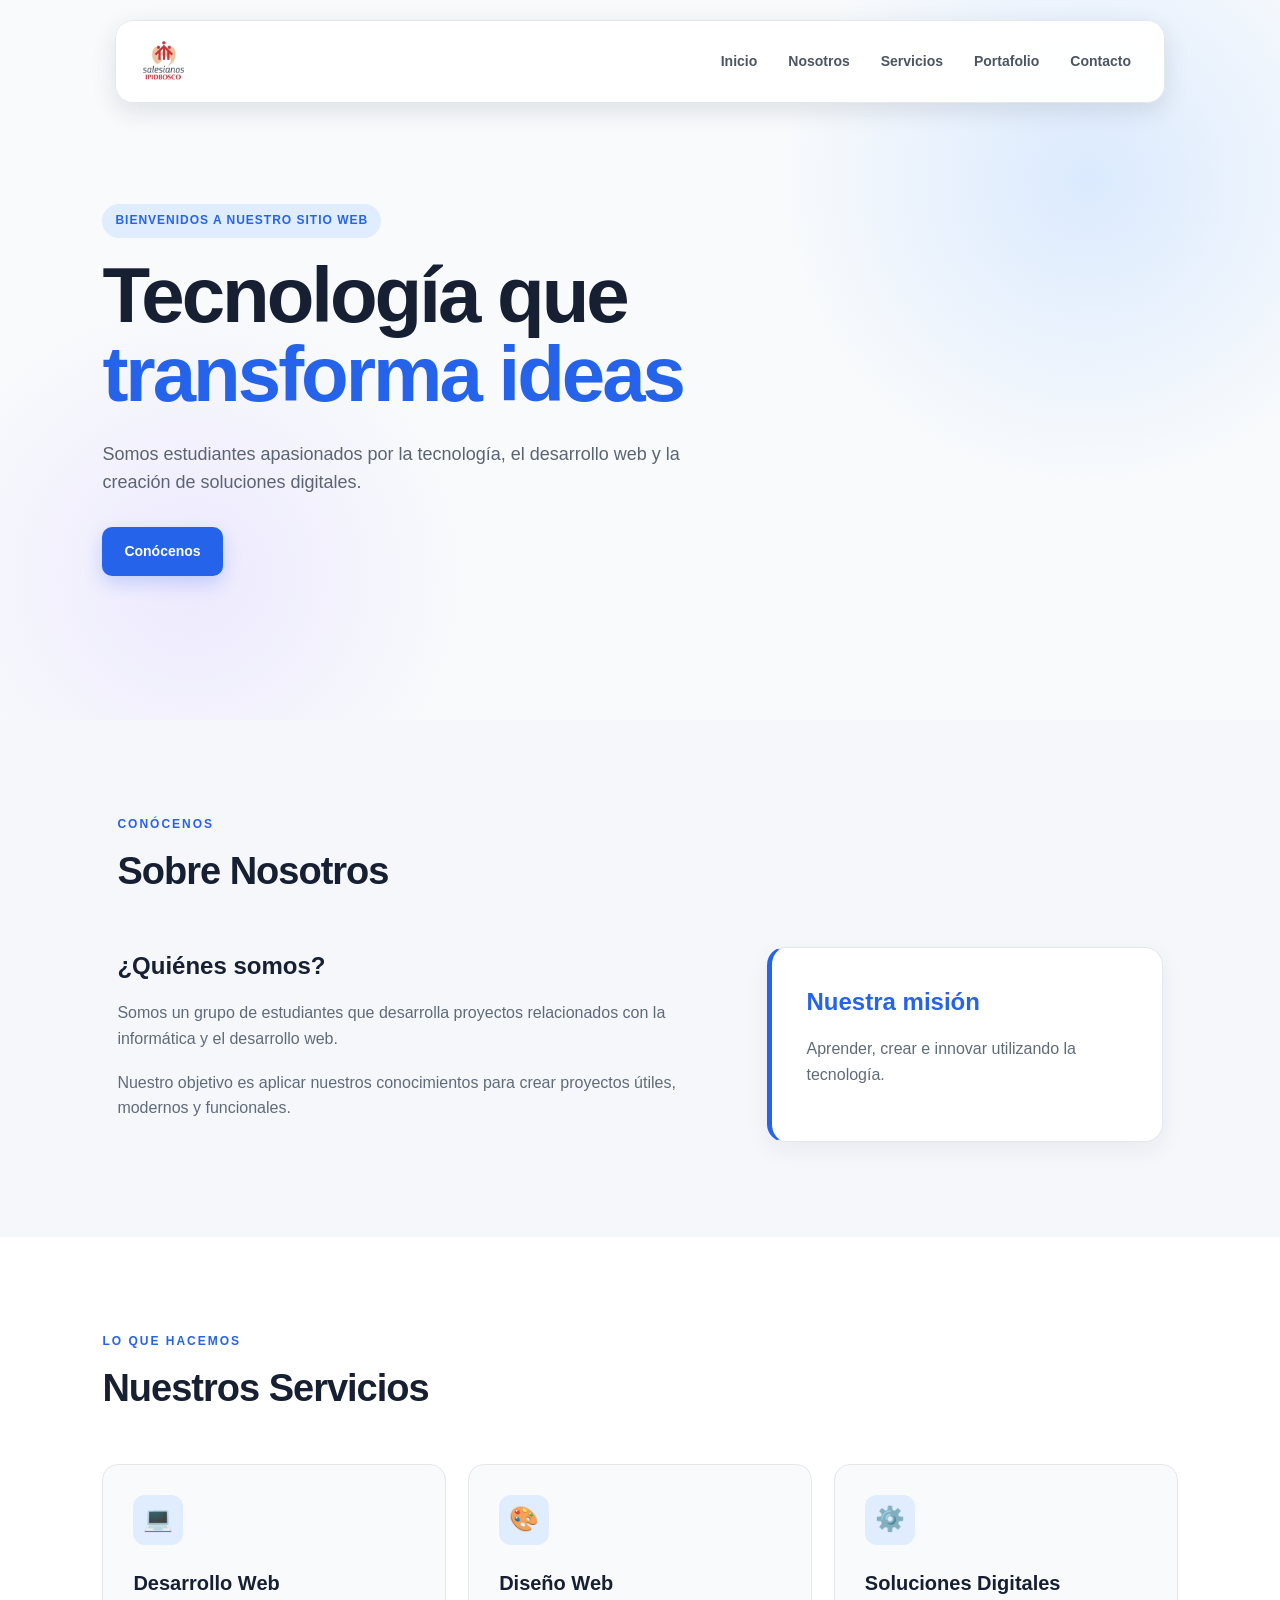
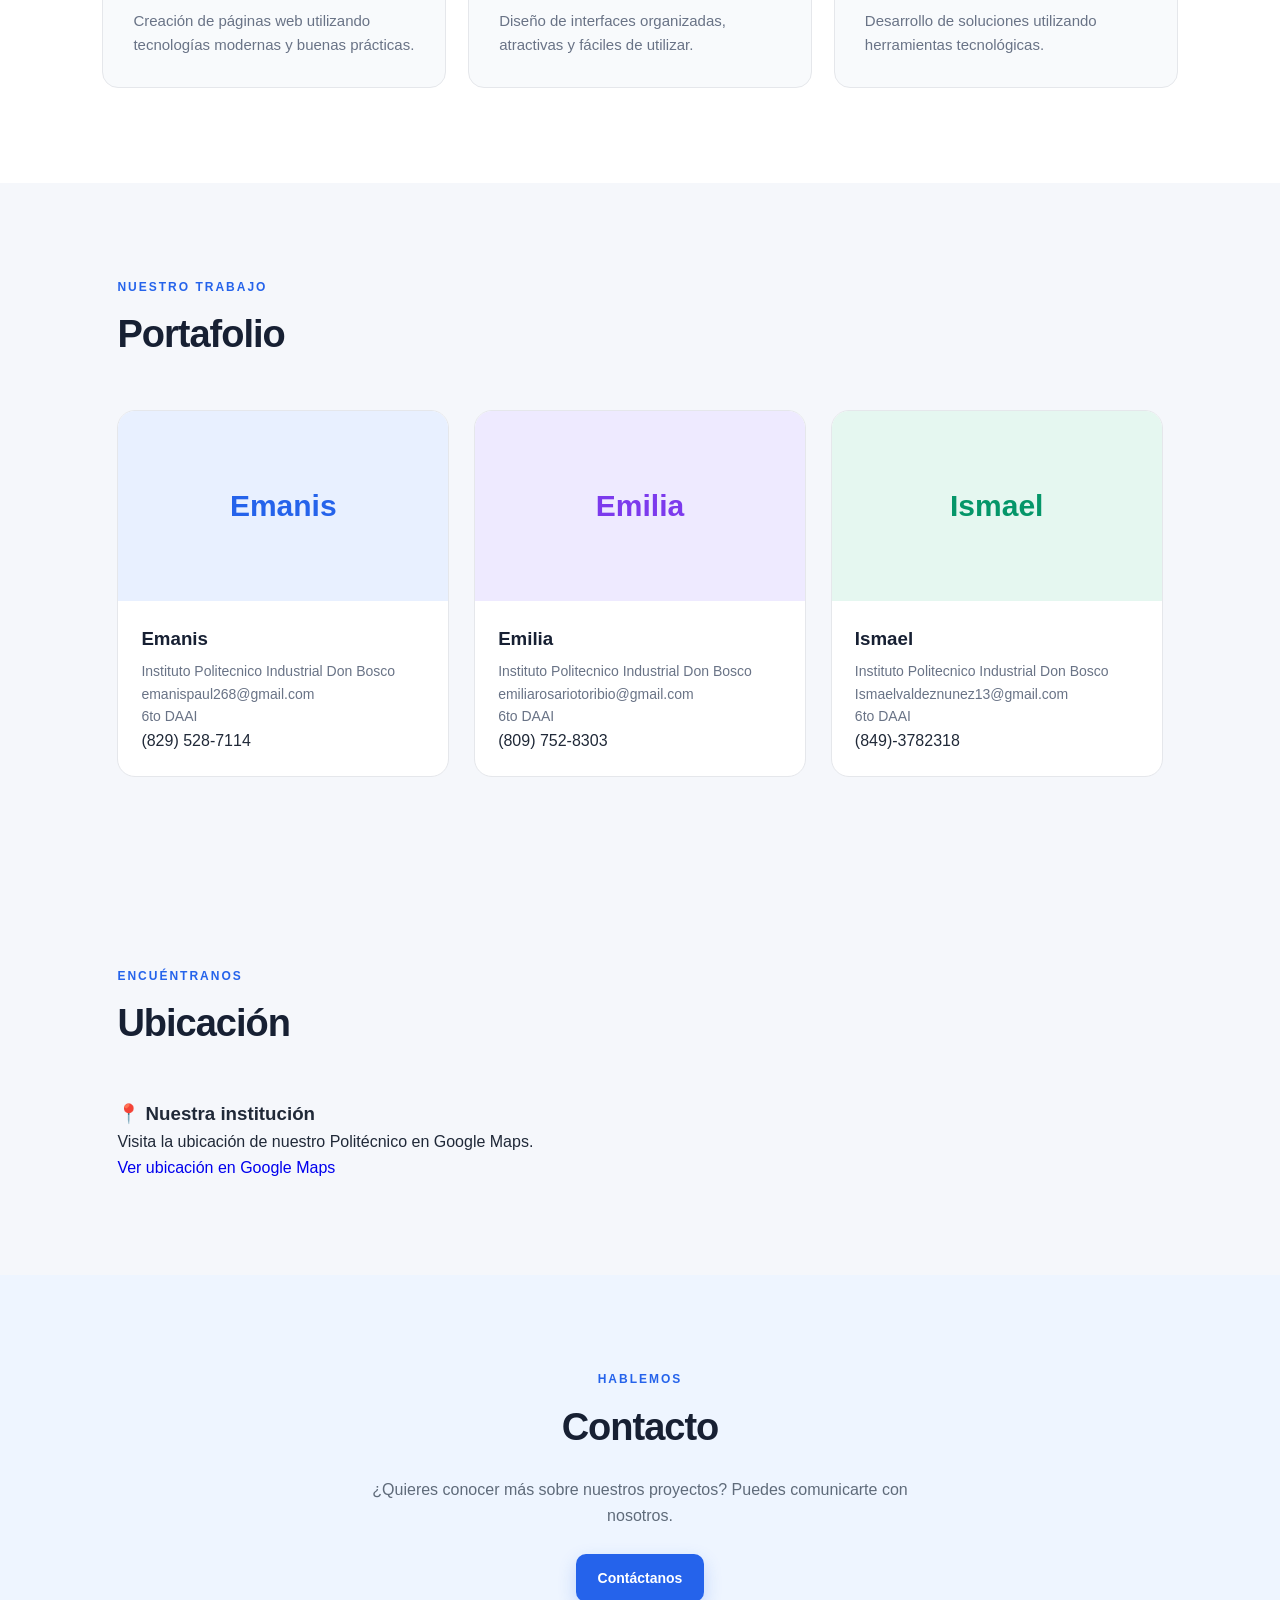
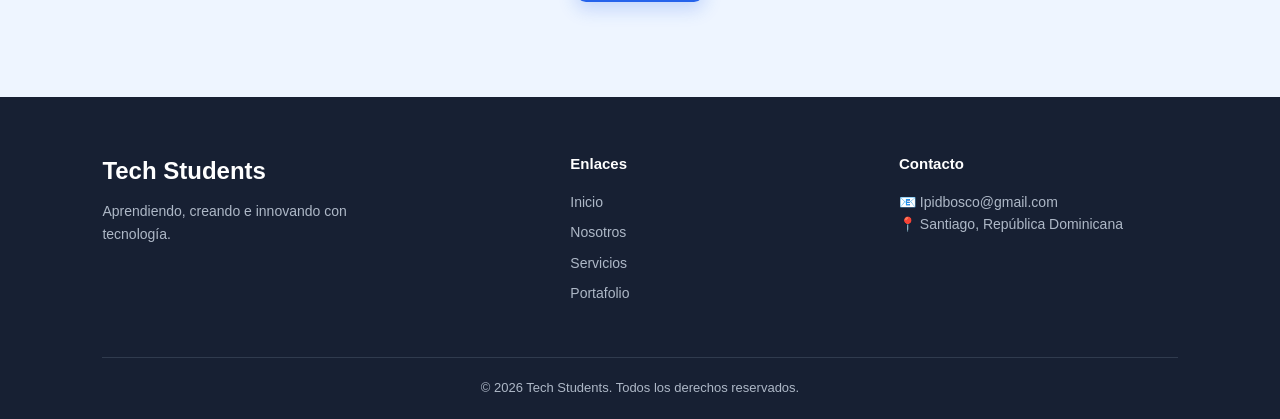
==== commit b8a24812: "Descripción del cambio" ====
--- a/index.html
+++ b/index.html
@@ -17,8 +17,9 @@
     <!-- ==================== MENÚ ==================== -->
     <header class="header">
 
-        <div class="logo">
-            <h2>Tech Students</h2>
+       <div class="logo">
+    <img src="imagenes/logodonbosco.jpg" alt="Tech Students">
+</div>
         </div>
 
         <nav class="menu">
--- a/styles.css
+++ b/styles.css
@@ -59,6 +59,17 @@
     font-size: 21px;
     letter-spacing: -0.5px;
 }
+.logo {
+    display: flex;
+    align-items: center;
+}
+
+.logo img {
+    width: 55px;
+    height: 55px;
+    object-fit: contain;
+    display: block;
+}
 
 .menu {
     display: flex;
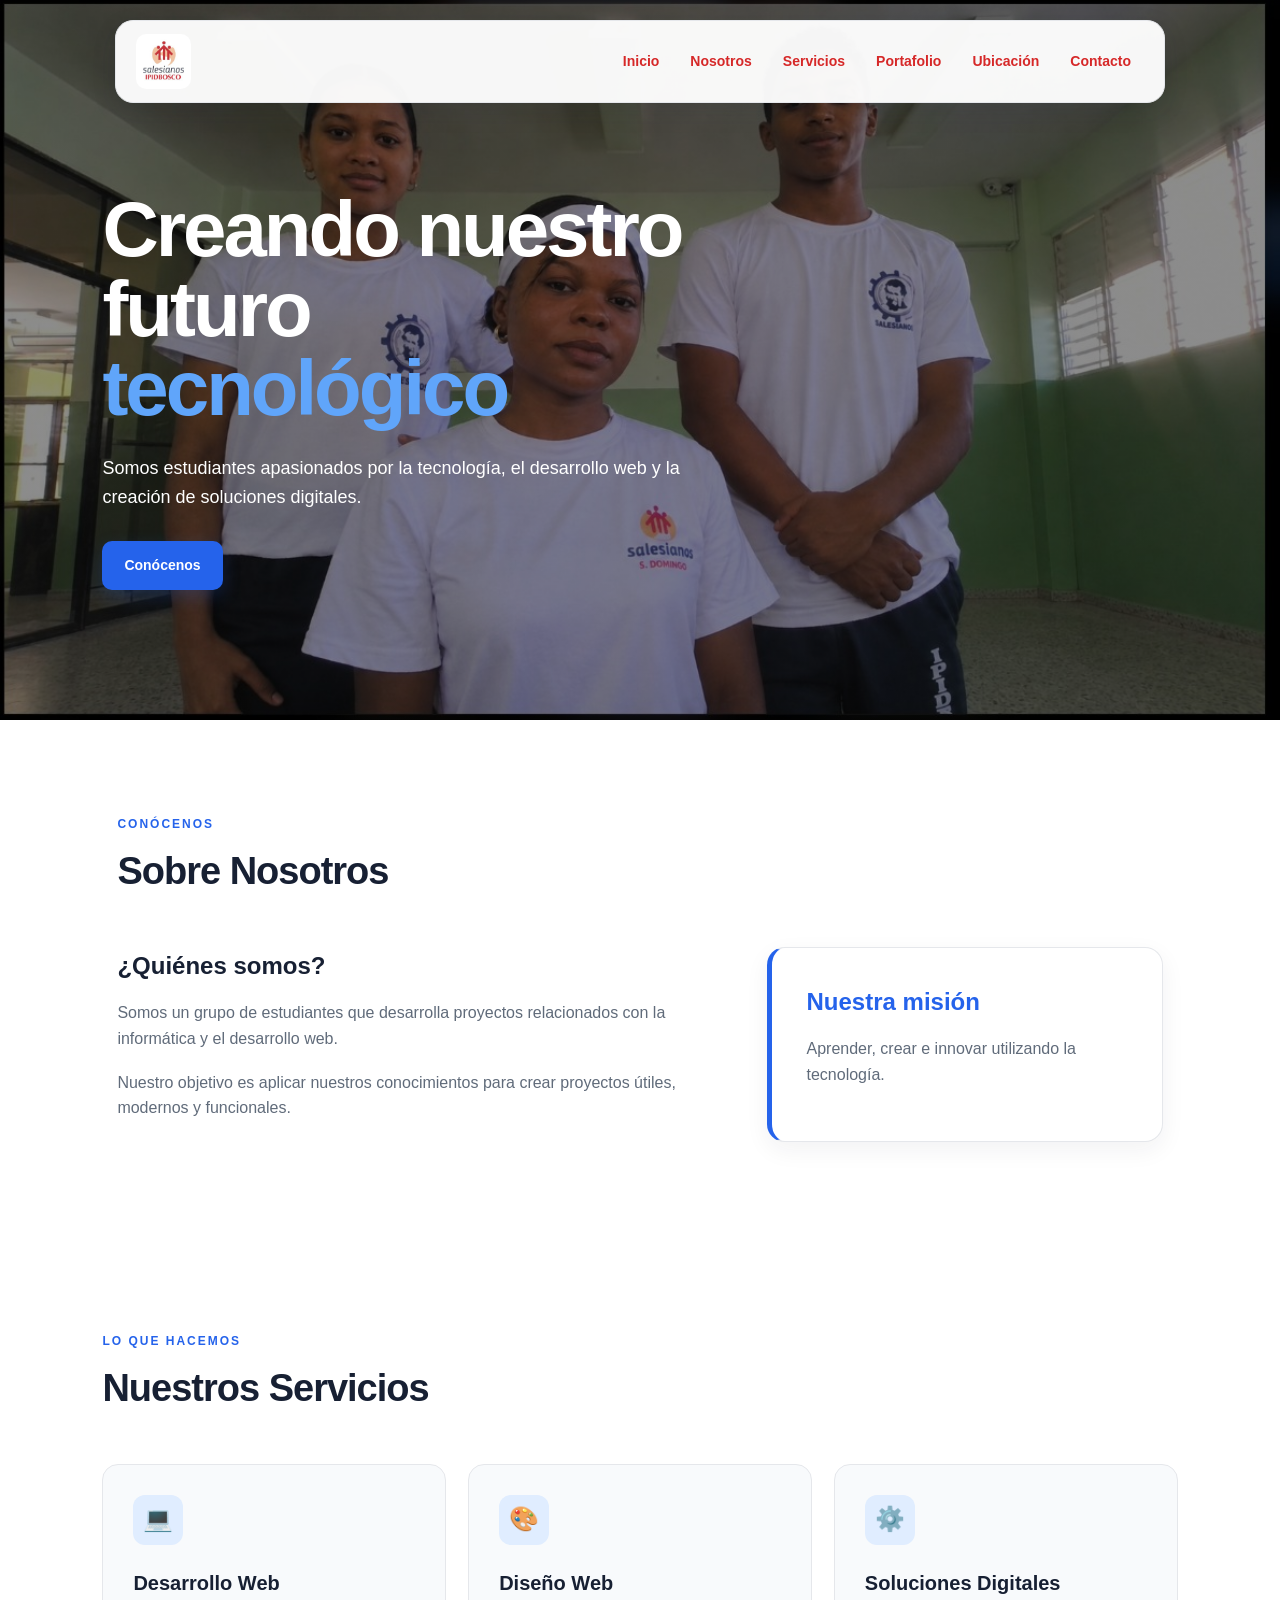
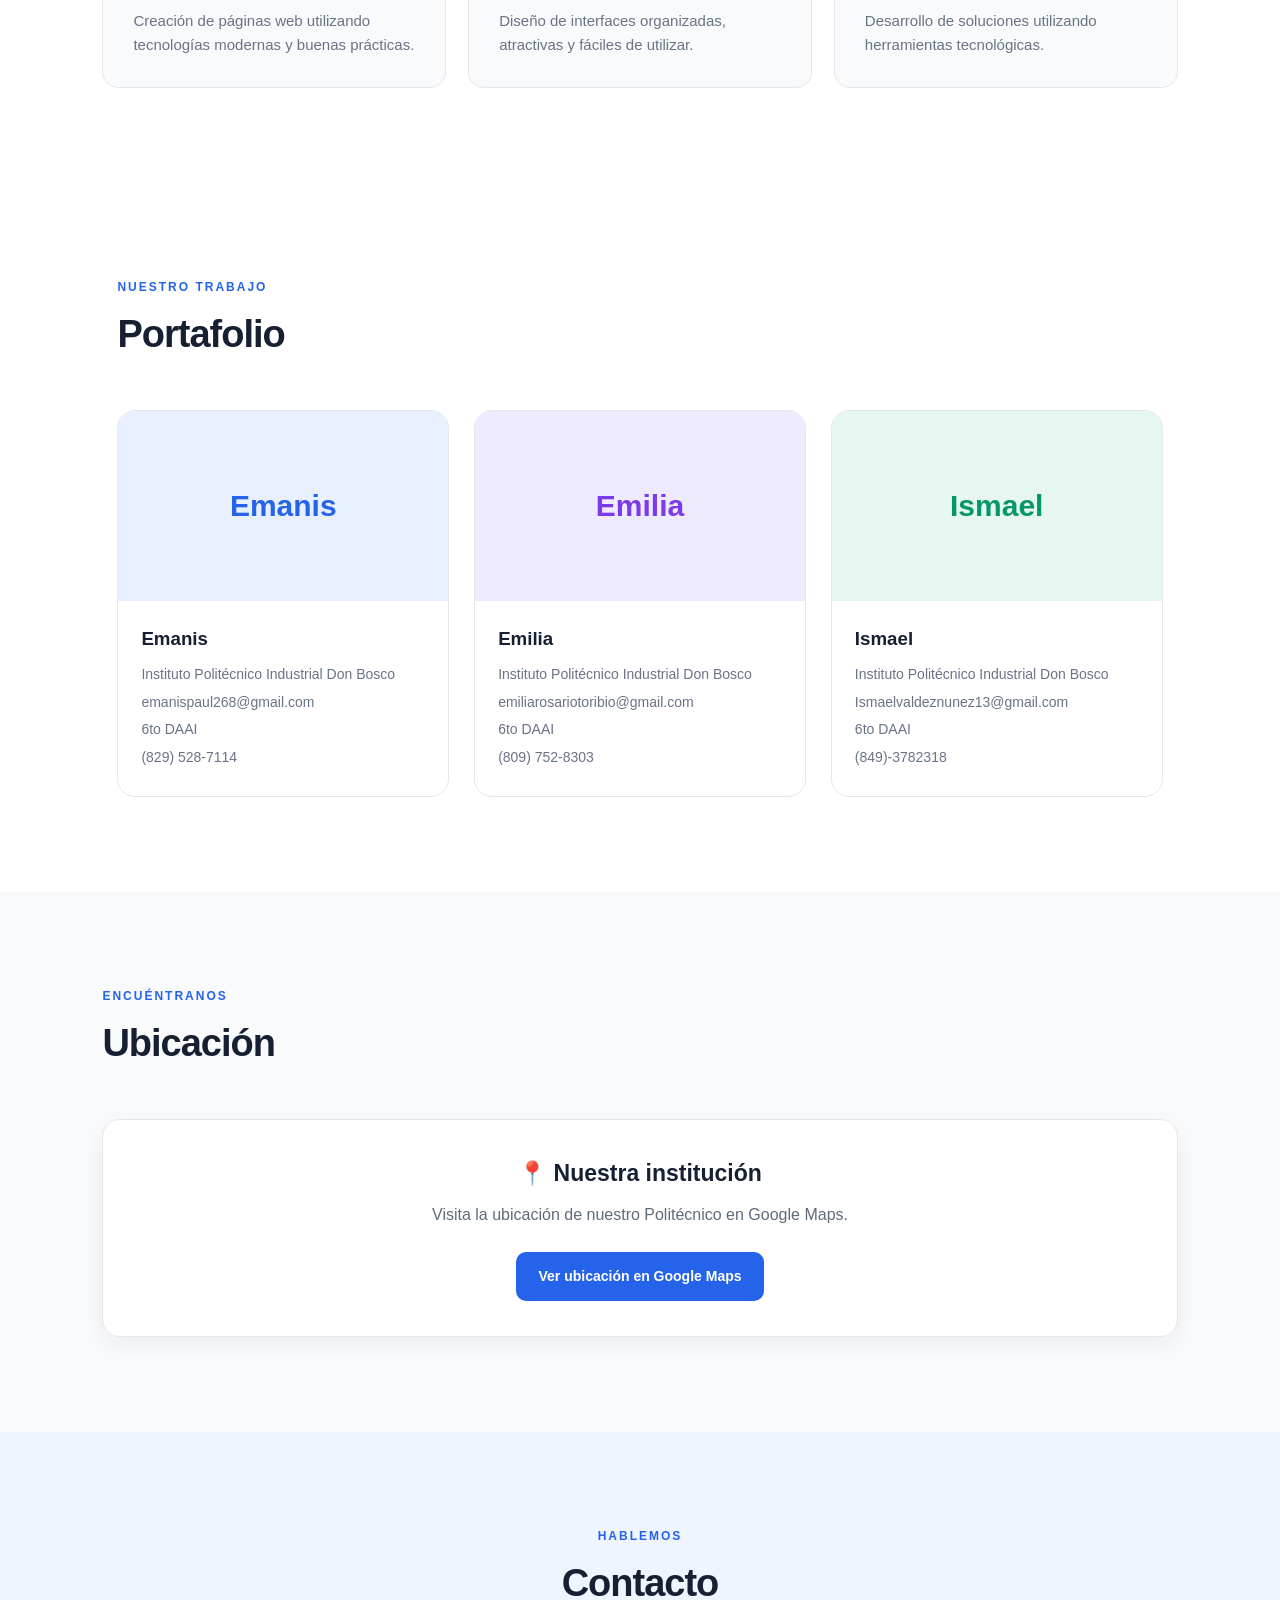
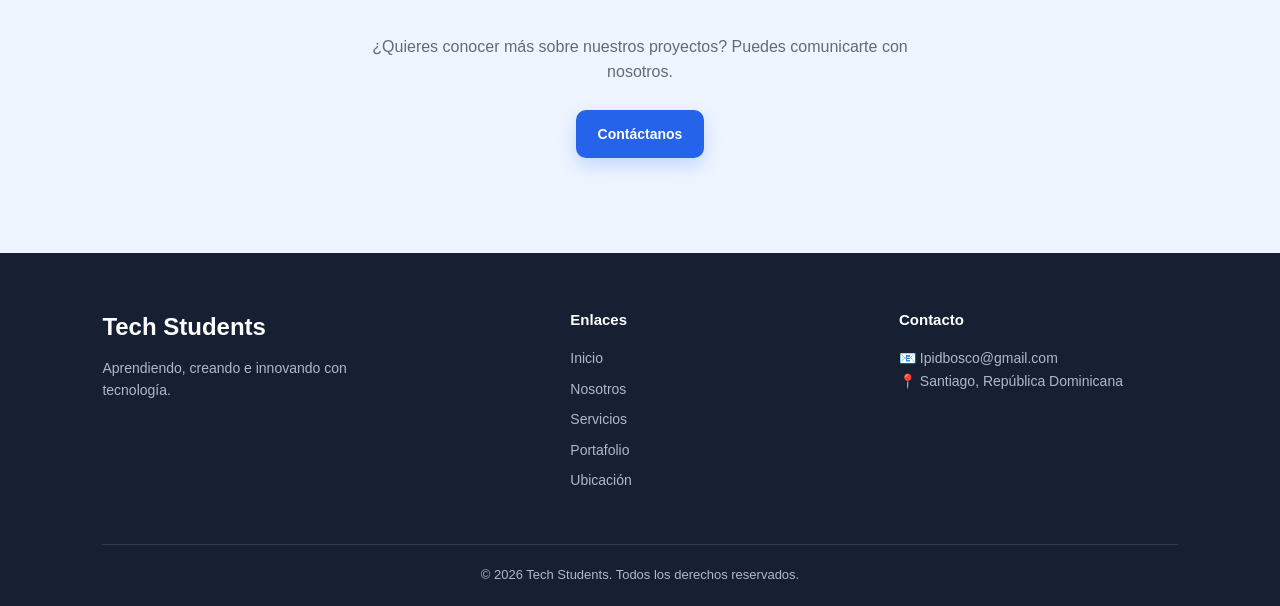
==== commit bb070344: "arreglalo, ya se cual es el problem" ====
--- a/index.html
+++ b/index.html
@@ -1,4 +1,3 @@
-
 <!DOCTYPE html>
 <html lang="es">
 
@@ -6,20 +5,18 @@
     <meta charset="UTF-8">
     <meta name="viewport" content="width=device-width, initial-scale=1.0">
 
-    <title>Tech Students</title>
-
-    <!-- Conexión con CSS -->
+    <title>Proyectos</title>
+
     <link rel="stylesheet" href="styles.css">
 </head>
 
 <body>
 
-    <!-- ==================== MENÚ ==================== -->
+    <!-- MENÚ -->
     <header class="header">
 
-       <div class="logo">
-    <img src="imagenes/logodonbosco.jpg" alt="Tech Students">
-</div>
+        <div class="logo">
+            <img src="imagenes/logodonbosco.jpg" alt="Tech Students">
         </div>
 
         <nav class="menu">
@@ -27,24 +24,24 @@
             <a href="#nosotros">Nosotros</a>
             <a href="#servicios">Servicios</a>
             <a href="#portafolio">Portafolio</a>
+            <a href="#ubicacion">Ubicación</a>
             <a href="#contacto">Contacto</a>
         </nav>
 
     </header>
 
-
     <main>
 
-        
+        <!-- INICIO -->
         <section id="inicio" class="inicio">
 
             <div class="inicio-contenido">
 
-                <p class="texto-pequeno">BIENVENIDOS A NUESTRO SITIO WEB</p>
+                
 
                 <h1>
-                    Tecnología que
-                    <span>transforma ideas</span>
+                   Creando nuestro futuro 
+                    <span>tecnológico</span>
                 </h1>
 
                 <p>
@@ -60,7 +57,7 @@
 
         </section>
 
-
+        <!-- NOSOTROS -->
         <section id="nosotros" class="seccion">
 
             <div class="titulo-seccion">
@@ -86,18 +83,20 @@
                 </div>
 
                 <div class="nosotros-caja">
+
                     <h3>Nuestra misión</h3>
+
                     <p>
                         Aprender, crear e innovar utilizando la tecnología.
                     </p>
+
                 </div>
 
             </div>
 
         </section>
 
-
-        
+        <!-- SERVICIOS -->
         <section id="servicios" class="seccion servicios">
 
             <div class="titulo-seccion">
@@ -108,38 +107,49 @@
             <div class="tarjetas">
 
                 <article class="tarjeta">
+
                     <div class="icono">💻</div>
+
                     <h3>Desarrollo Web</h3>
+
                     <p>
                         Creación de páginas web utilizando tecnologías
                         modernas y buenas prácticas.
                     </p>
+
                 </article>
 
                 <article class="tarjeta">
+
                     <div class="icono">🎨</div>
+
                     <h3>Diseño Web</h3>
+
                     <p>
                         Diseño de interfaces organizadas, atractivas
                         y fáciles de utilizar.
                     </p>
+
                 </article>
 
                 <article class="tarjeta">
+
                     <div class="icono">⚙️</div>
+
                     <h3>Soluciones Digitales</h3>
+
                     <p>
                         Desarrollo de soluciones utilizando herramientas
                         tecnológicas.
                     </p>
-                </article>
-
-            </div>
-
-        </section>
-
-
-        
+
+                </article>
+
+            </div>
+
+        </section>
+
+        <!-- PORTAFOLIO -->
         <section id="portafolio" class="seccion">
 
             <div class="titulo-seccion">
@@ -149,97 +159,143 @@
 
             <div class="portafolio">
 
+                <!-- EMANIS -->
                 <article class="proyecto">
+
                     <div class="proyecto-imagen">
                         Emanis
                     </div>
 
                     <div class="proyecto-info">
+
                         <h3>Emanis</h3>
-                        <p>
-                            Instituto Politecnico Industrial Don Bosco
-                             <p>emanispaul268@gmail.com </p>
-                            <p>6to DAAI </p>
-                           (829) 528-7114
-                        </p>
-                    </div>
-                </article>
-
-
+
+                        <p>
+                            Instituto Politécnico Industrial Don Bosco
+                        </p>
+
+                        <p>
+                            emanispaul268@gmail.com
+                        </p>
+
+                        <p>
+                            6to DAAI
+                        </p>
+
+                        <p>
+                            (829) 528-7114
+                        </p>
+
+                    </div>
+
+                </article>
+
+                <!-- EMILIA -->
                 <article class="proyecto">
+
                     <div class="proyecto-imagen">
                         Emilia
                     </div>
 
                     <div class="proyecto-info">
+
                         <h3>Emilia</h3>
-                        <p>
-                            Instituto Politecnico Industrial Don Bosco
+
+                        <p>
+                            Instituto Politécnico Industrial Don Bosco
+                        </p>
+
+                        <p>
                             emiliarosariotoribio@gmail.com
-                           <p>6to DAAI</p>
+                        </p>
+
+                        <p>
+                            6to DAAI
+                        </p>
+
+                        <p>
                             (809) 752-8303
                         </p>
-                        </p>
-                    </div>
-                </article>
-
-
+
+                    </div>
+
+                </article>
+
+                <!-- ISMAEL -->
                 <article class="proyecto">
+
                     <div class="proyecto-imagen">
                         Ismael
                     </div>
 
                     <div class="proyecto-info">
+
                         <h3>Ismael</h3>
-                        <p>
-                            Instituto Politecnico Industrial Don Bosco
+
+                        <p>
+                            Instituto Politécnico Industrial Don Bosco
+                        </p>
+
+                        <p>
                             Ismaelvaldeznunez13@gmail.com
-                           <p> 6to DAAI </p>
+                        </p>
+
+                        <p>
+                            6to DAAI
+                        </p>
+
+                        <p>
                             (849)-3782318
                         </p>
-                    </div>
-                </article>
-
-            </div>
-
-        </section>
-
-        <!-- =========================
-     UBICACIÓN
-========================= -->
-
-<section id="ubicacion" class="seccion ubicacion">
-
-    <div class="titulo-seccion">
-        <p>ENCUÉNTRANOS</p>
-        <h2>Ubicación</h2>
-    </div>
-
-    <div class="ubicacion-caja">
-
-        <h3>📍 Nuestra institución</h3>
-
-        <p>
-            Visita la ubicación de nuestro Politécnico en Google Maps.
-        </p>
-
-        <a 
-            href="https://www.google.com/maps/search/?api=1&query=TU+POLITECNICO+Santiago+Republica+Dominicana"
-            target="_blank"
-            class="boton-mapa">
-            Ver ubicación en Google Maps
-        </a>
-
-    </div>
-
-</section>
-
-
+
+                    </div>
+
+                </article>
+
+            </div>
+
+        </section>
+
+        <!-- UBICACIÓN -->
+        <section id="ubicacion" class="seccion ubicacion">
+
+            <div class="titulo-seccion">
+
+                <p>ENCUÉNTRANOS</p>
+
+                <h2>Ubicación</h2>
+
+            </div>
+
+            <div class="ubicacion-caja">
+
+                <h3>📍 Nuestra institución</h3>
+
+                <p>
+                    Visita la ubicación de nuestro Politécnico
+                    en Google Maps.
+                </p>
+
+                <a
+                    href="https://www.google.com/maps/search/?api=1&query=TU+POLITECNICO+Santiago+Republica+Dominicana"
+                    target="_blank"
+                    class="boton-mapa">
+                    Ver ubicación en Google Maps
+                </a>
+
+            </div>
+
+        </section>
+
+        <!-- CONTACTO -->
         <section id="contacto" class="seccion contacto">
 
             <div class="titulo-seccion">
+
                 <p>HABLEMOS</p>
+
                 <h2>Contacto</h2>
+
             </div>
 
             <p>
@@ -255,39 +311,44 @@
 
     </main>
 
-
+    <!-- FOOTER -->
     <footer class="footer">
 
         <div class="footer-contenido">
 
             <div>
+
                 <h2>Tech Students</h2>
 
                 <p>
                     Aprendiendo, creando e innovando con tecnología.
                 </p>
-            </div>
-
+
+            </div>
 
             <div>
+
                 <h3>Enlaces</h3>
 
                 <a href="#inicio">Inicio</a>
                 <a href="#nosotros">Nosotros</a>
                 <a href="#servicios">Servicios</a>
                 <a href="#portafolio">Portafolio</a>
-            </div>
-
+                <a href="#ubicacion">Ubicación</a>
+
+            </div>
 
             <div>
+
                 <h3>Contacto</h3>
 
                 <p>📧 Ipidbosco@gmail.com</p>
+
                 <p>📍 Santiago, República Dominicana</p>
+
             </div>
 
         </div>
-
 
         <div class="footer-bottom">
 
@@ -301,4 +362,4 @@
 
 </body>
 
-</html>
+</html>
--- a/styles.css
+++ b/styles.css
@@ -1,6 +1,3 @@
-/* =========================
-   CONFIGURACIÓN GENERAL
-========================= */
 
 * {
     margin: 0;
@@ -14,7 +11,7 @@
 
 body {
     font-family: Arial, Helvetica, sans-serif;
-    background: #f5f7fb;
+    background: white;
     color: #202938;
     line-height: 1.6;
 }
@@ -27,9 +24,8 @@
     overflow: hidden;
 }
 
-
-/* =========================
-   MENÚ FLOTANTE
+/* =========================
+MENÚ FLOTANTE
 ========================= */
 
 .header {
@@ -46,6 +42,7 @@
     padding: 13px 20px;
 
     background: rgba(255, 255, 255, 0.96);
+
     border: 1px solid #e5e7eb;
     border-radius: 18px;
 
@@ -54,11 +51,8 @@
     z-index: 1000;
 }
 
-.logo h2 {
-    color: #2563eb;
-    font-size: 21px;
-    letter-spacing: -0.5px;
-}
+/* LOGO */
+
 .logo {
     display: flex;
     align-items: center;
@@ -69,7 +63,10 @@
     height: 55px;
     object-fit: contain;
     display: block;
-}
+    border-radius: 10px;
+}
+
+/* MENÚ */
 
 .menu {
     display: flex;
@@ -78,24 +75,21 @@
 }
 
 .menu a {
-    color: #4b5563;
+    color: #D62828;
     font-size: 14px;
     font-weight: 600;
-
     padding: 9px 13px;
     border-radius: 10px;
-
     transition: 0.25s ease;
 }
 
 .menu a:hover {
     background: #eff6ff;
-    color: #2563eb;
-}
-
-
-/* =========================
-   INICIO
+    color: #0746cd;
+}
+
+/* =========================
+INICIO
 ========================= */
 
 .inicio {
@@ -106,15 +100,23 @@
 
     padding: 150px 8% 90px;
 
-    background:
-        radial-gradient(circle at 85% 25%, #dbeafe 0, transparent 25%),
-        radial-gradient(circle at 15% 80%, #ede9fe 0, transparent 22%),
-        #f8fafc;
+    background-image:
+        linear-gradient(
+            rgba(0, 0, 0, 0.45),
+            rgba(0, 0, 0, 0.45)
+        ),
+        url("imagenes/grupoimg - copia (2).jpeg");
+
+    background-size: cover;
+    background-position: center;
+    background-repeat: no-repeat;
 }
 
 .inicio-contenido {
-    max-width: 780px;
-}
+    max-width: 770px;
+}
+
+/* TEXTO PEQUEÑO */
 
 .texto-pequeno {
     display: inline-block;
@@ -129,16 +131,21 @@
 
     font-size: 12px;
     font-weight: bold;
+
     letter-spacing: 1px;
 }
+
+/* TÍTULO PRINCIPAL */
 
 .inicio h1 {
     max-width: 750px;
 
-    color: #172033;
+    color: white;
 
     font-size: clamp(45px, 7vw, 78px);
+
     line-height: 1.02;
+
     letter-spacing: -3px;
 
     margin-bottom: 25px;
@@ -146,17 +153,24 @@
 
 .inicio h1 span {
     display: block;
-    color: #2563eb;
-}
+    color: #60a5fa;
+}
+
+/* DESCRIPCIÓN */
 
 .inicio-contenido > p:not(.texto-pequeno) {
     max-width: 600px;
 
-    color: #5b6472;
+    color: white;
+
     font-size: 18px;
 
     margin-bottom: 30px;
 }
+
+/* =========================
+BOTONES
+========================= */
 
 .boton {
     display: inline-block;
@@ -181,16 +195,19 @@
     transform: translateY(-2px);
 }
 
-
-/* =========================
-   SECCIONES
+/* =========================
+SECCIONES
 ========================= */
 
 .seccion {
     padding: 95px 8%;
+
     max-width: 1250px;
+
     margin: auto;
 }
+
+/* TÍTULOS */
 
 .titulo-seccion {
     margin-bottom: 45px;
@@ -201,6 +218,7 @@
 
     font-size: 12px;
     font-weight: bold;
+
     letter-spacing: 2px;
 
     margin-bottom: 7px;
@@ -208,18 +226,21 @@
 
 .titulo-seccion h2 {
     font-size: 38px;
+
     color: #172033;
+
     letter-spacing: -1px;
 }
 
-
-/* =========================
-   NOSOTROS
+/* =========================
+NOSOTROS
 ========================= */
 
 .nosotros-contenido {
     display: grid;
+
     grid-template-columns: 1.5fr 1fr;
+
     gap: 55px;
 
     align-items: stretch;
@@ -227,15 +248,21 @@
 
 .nosotros-contenido h3 {
     color: #172033;
+
     font-size: 24px;
+
     margin-bottom: 15px;
 }
 
 .nosotros-contenido p {
     color: #606b7a;
+
     margin-bottom: 18px;
+
     max-width: 650px;
 }
+
+/* CAJA DE MISIÓN */
 
 .nosotros-caja {
     padding: 35px;
@@ -243,6 +270,7 @@
     background: white;
 
     border: 1px solid #e5e7eb;
+
     border-radius: 18px;
 
     box-shadow: 0 8px 25px rgba(31, 41, 55, 0.06);
@@ -254,26 +282,31 @@
     color: #2563eb;
 }
 
-
-/* =========================
-   SERVICIOS
+/* =========================
+SERVICIOS
 ========================= */
 
 .servicios {
     max-width: none;
+
     background: white;
 }
 
 .servicios .titulo-seccion,
 .servicios .tarjetas {
     max-width: 1080px;
+
     margin-left: auto;
     margin-right: auto;
 }
 
+/* TARJETAS */
+
 .tarjetas {
     display: grid;
+
     grid-template-columns: repeat(3, 1fr);
+
     gap: 22px;
 }
 
@@ -283,6 +316,7 @@
     background: #f8fafc;
 
     border: 1px solid #e5e7eb;
+
     border-radius: 16px;
 
     transition: 0.25s ease;
@@ -290,20 +324,25 @@
 
 .tarjeta:hover {
     transform: translateY(-6px);
+
     border-color: #bfdbfe;
 
     box-shadow: 0 12px 28px rgba(37, 99, 235, 0.10);
 }
+
+/* ICONOS */
 
 .icono {
     width: 50px;
     height: 50px;
 
     display: flex;
+
     align-items: center;
     justify-content: center;
 
     background: #e0edff;
+
     border-radius: 12px;
 
     font-size: 24px;
@@ -313,6 +352,7 @@
 
 .tarjeta h3 {
     color: #172033;
+
     font-size: 20px;
 
     margin-bottom: 10px;
@@ -320,24 +360,29 @@
 
 .tarjeta p {
     color: #697386;
+
     font-size: 15px;
 }
 
-
-/* =========================
-   PORTAFOLIO
+/* =========================
+PORTAFOLIO
 ========================= */
 
 .portafolio {
     display: grid;
+
     grid-template-columns: repeat(3, 1fr);
+
     gap: 25px;
 }
+
+/* PROYECTOS */
 
 .proyecto {
     background: white;
 
     border: 1px solid #e5e7eb;
+
     border-radius: 18px;
 
     overflow: hidden;
@@ -351,10 +396,13 @@
     box-shadow: 0 14px 30px rgba(31, 41, 55, 0.10);
 }
 
+/* PARTE SUPERIOR */
+
 .proyecto-imagen {
     height: 190px;
 
     display: flex;
+
     align-items: center;
     justify-content: center;
 
@@ -363,18 +411,23 @@
     color: #2563eb;
 
     font-size: 30px;
+
     font-weight: bold;
 }
 
 .proyecto:nth-child(2) .proyecto-imagen {
     background: #eeeaff;
+
     color: #7c3aed;
 }
 
 .proyecto:nth-child(3) .proyecto-imagen {
     background: #e5f7f0;
+
     color: #059669;
 }
+
+/* INFORMACIÓN */
 
 .proyecto-info {
     padding: 23px;
@@ -382,17 +435,94 @@
 
 .proyecto-info h3 {
     color: #172033;
-    margin-bottom: 7px;
+
+    margin-bottom: 10px;
 }
 
 .proyecto-info p {
     color: #697386;
+
     font-size: 14px;
-}
-
-
-/* =========================
-   CONTACTO
+
+    margin-bottom: 5px;
+}
+
+/* =========================
+UBICACIÓN
+========================= */
+
+.ubicacion {
+    background: #f8fafc;
+
+    max-width: none;
+}
+
+.ubicacion .titulo-seccion,
+.ubicacion-caja {
+    max-width: 1080px;
+
+    margin-left: auto;
+    margin-right: auto;
+}
+
+/* CAJA DE UBICACIÓN */
+
+.ubicacion-caja {
+    padding: 35px;
+
+    background: white;
+
+    border: 1px solid #e5e7eb;
+
+    border-radius: 18px;
+
+    box-shadow: 0 8px 25px rgba(31, 41, 55, 0.06);
+
+    text-align: center;
+}
+
+.ubicacion-caja h3 {
+    color: #172033;
+
+    font-size: 23px;
+
+    margin-bottom: 10px;
+}
+
+.ubicacion-caja p {
+    color: #606b7a;
+
+    margin-bottom: 25px;
+}
+
+/* BOTÓN DE MAPA */
+
+.boton-mapa {
+    display: inline-block;
+
+    padding: 13px 22px;
+
+    background: #2563eb;
+
+    color: white;
+
+    border-radius: 10px;
+
+    font-size: 14px;
+
+    font-weight: bold;
+
+    transition: 0.25s ease;
+}
+
+.boton-mapa:hover {
+    background: #1d4ed8;
+
+    transform: translateY(-2px);
+}
+
+/* =========================
+CONTACTO
 ========================= */
 
 .contacto {
@@ -409,18 +539,19 @@
 
 .contacto > p {
     max-width: 550px;
+
     margin: 0 auto 25px;
 
     color: #5f6b7a;
 }
 
-
-/* =========================
-   FOOTER
+/* =========================
+FOOTER
 ========================= */
 
 .footer {
     background: #172033;
+
     color: white;
 
     padding: 55px 8% 0;
@@ -428,10 +559,13 @@
 
 .footer-contenido {
     max-width: 1080px;
+
     margin: auto;
 
     display: grid;
+
     grid-template-columns: 1.5fr 1fr 1fr;
+
     gap: 50px;
 
     padding-bottom: 45px;
@@ -439,16 +573,19 @@
 
 .footer h2 {
     color: white;
+
     margin-bottom: 10px;
 }
 
 .footer h3 {
     font-size: 15px;
+
     margin-bottom: 15px;
 }
 
 .footer p {
     color: #aeb8c7;
+
     font-size: 14px;
 }
 
@@ -456,10 +593,13 @@
     max-width: 300px;
 }
 
+/* ENLACES DEL FOOTER */
+
 .footer-contenido a {
     display: block;
 
     color: #aeb8c7;
+
     font-size: 14px;
 
     margin-bottom: 8px;
@@ -471,8 +611,11 @@
     color: white;
 }
 
+/* PARTE INFERIOR */
+
 .footer-bottom {
     max-width: 1080px;
+
     margin: auto;
 
     padding: 20px 0;
@@ -486,9 +629,8 @@
     font-size: 13px;
 }
 
-
-/* =========================
-   RESPONSIVE
+/* =========================
+RESPONSIVE - TABLET
 ========================= */
 
 @media (max-width: 850px) {
@@ -503,6 +645,7 @@
 
     .menu a {
         padding: 8px;
+
         font-size: 12px;
     }
 
@@ -518,6 +661,7 @@
 
     .nosotros-contenido {
         grid-template-columns: 1fr;
+
         gap: 30px;
     }
 
@@ -531,30 +675,42 @@
     }
 }
 
+/* =========================
+RESPONSIVE - CELULAR
+========================= */
 
 @media (max-width: 600px) {
 
     .header {
         top: 10px;
+
         padding: 10px 13px;
     }
 
-    .logo h2 {
-        font-size: 16px;
+    .logo img {
+        width: 45px;
+        height: 45px;
+    }
+
+    .menu {
+        gap: 0;
     }
 
     .menu a {
         font-size: 10px;
+
         padding: 6px;
     }
 
     .inicio {
         min-height: 650px;
+
         padding-top: 140px;
     }
 
     .inicio h1 {
         font-size: 45px;
+
         letter-spacing: -2px;
     }
 
@@ -568,6 +724,7 @@
 
     .footer-contenido {
         grid-template-columns: 1fr;
+
         gap: 30px;
     }
 }
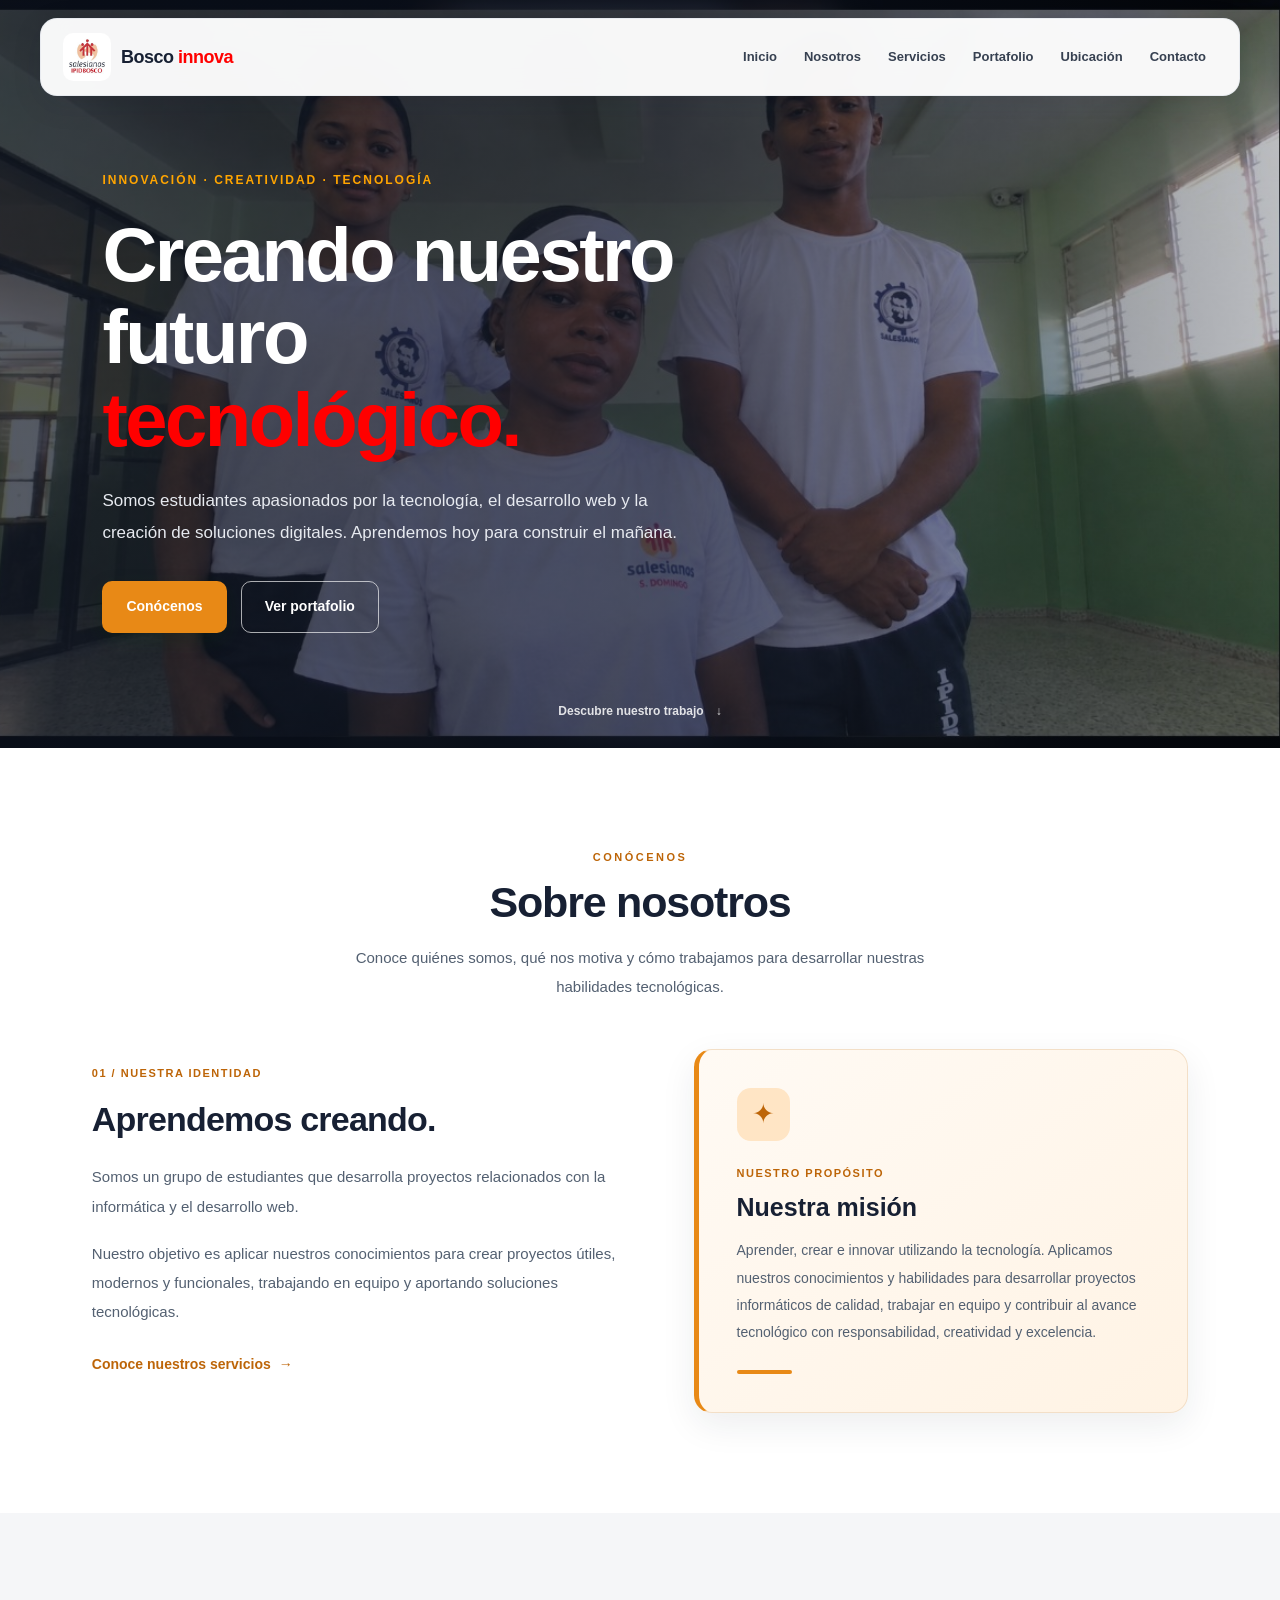
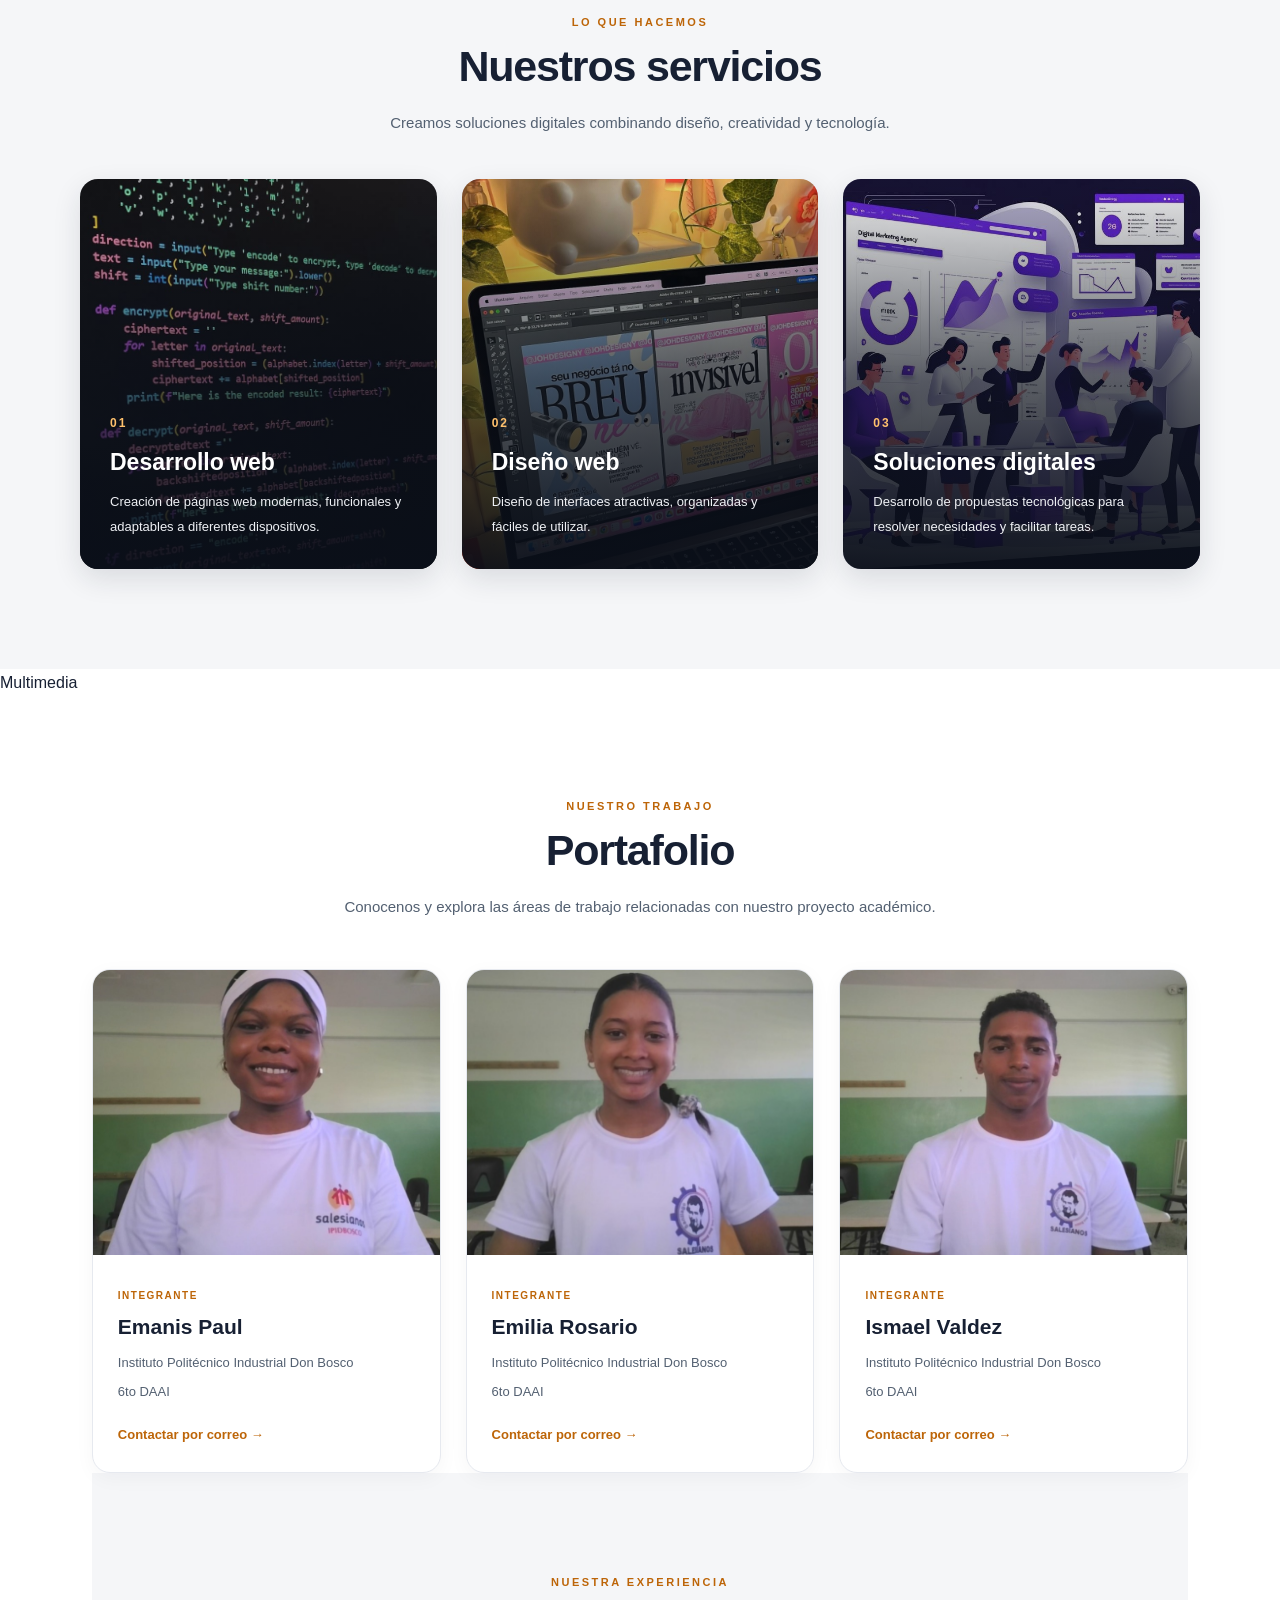
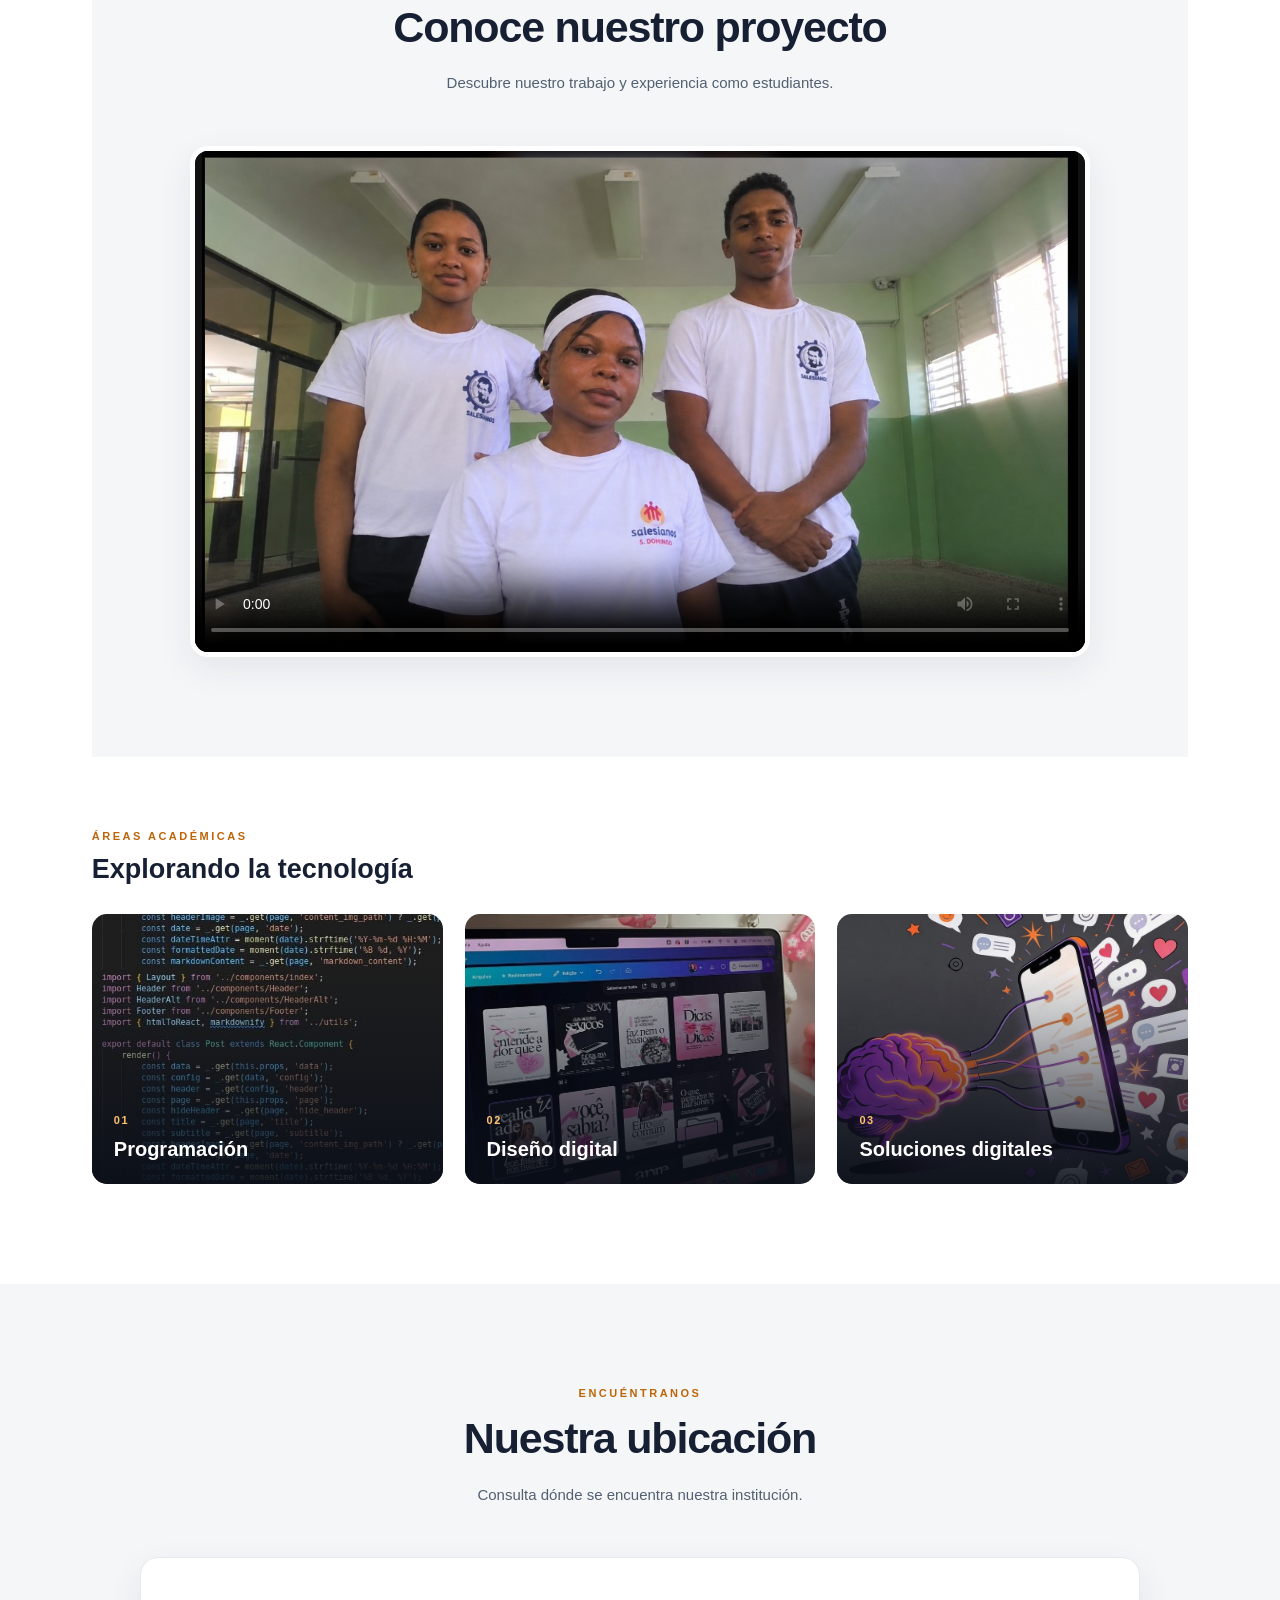
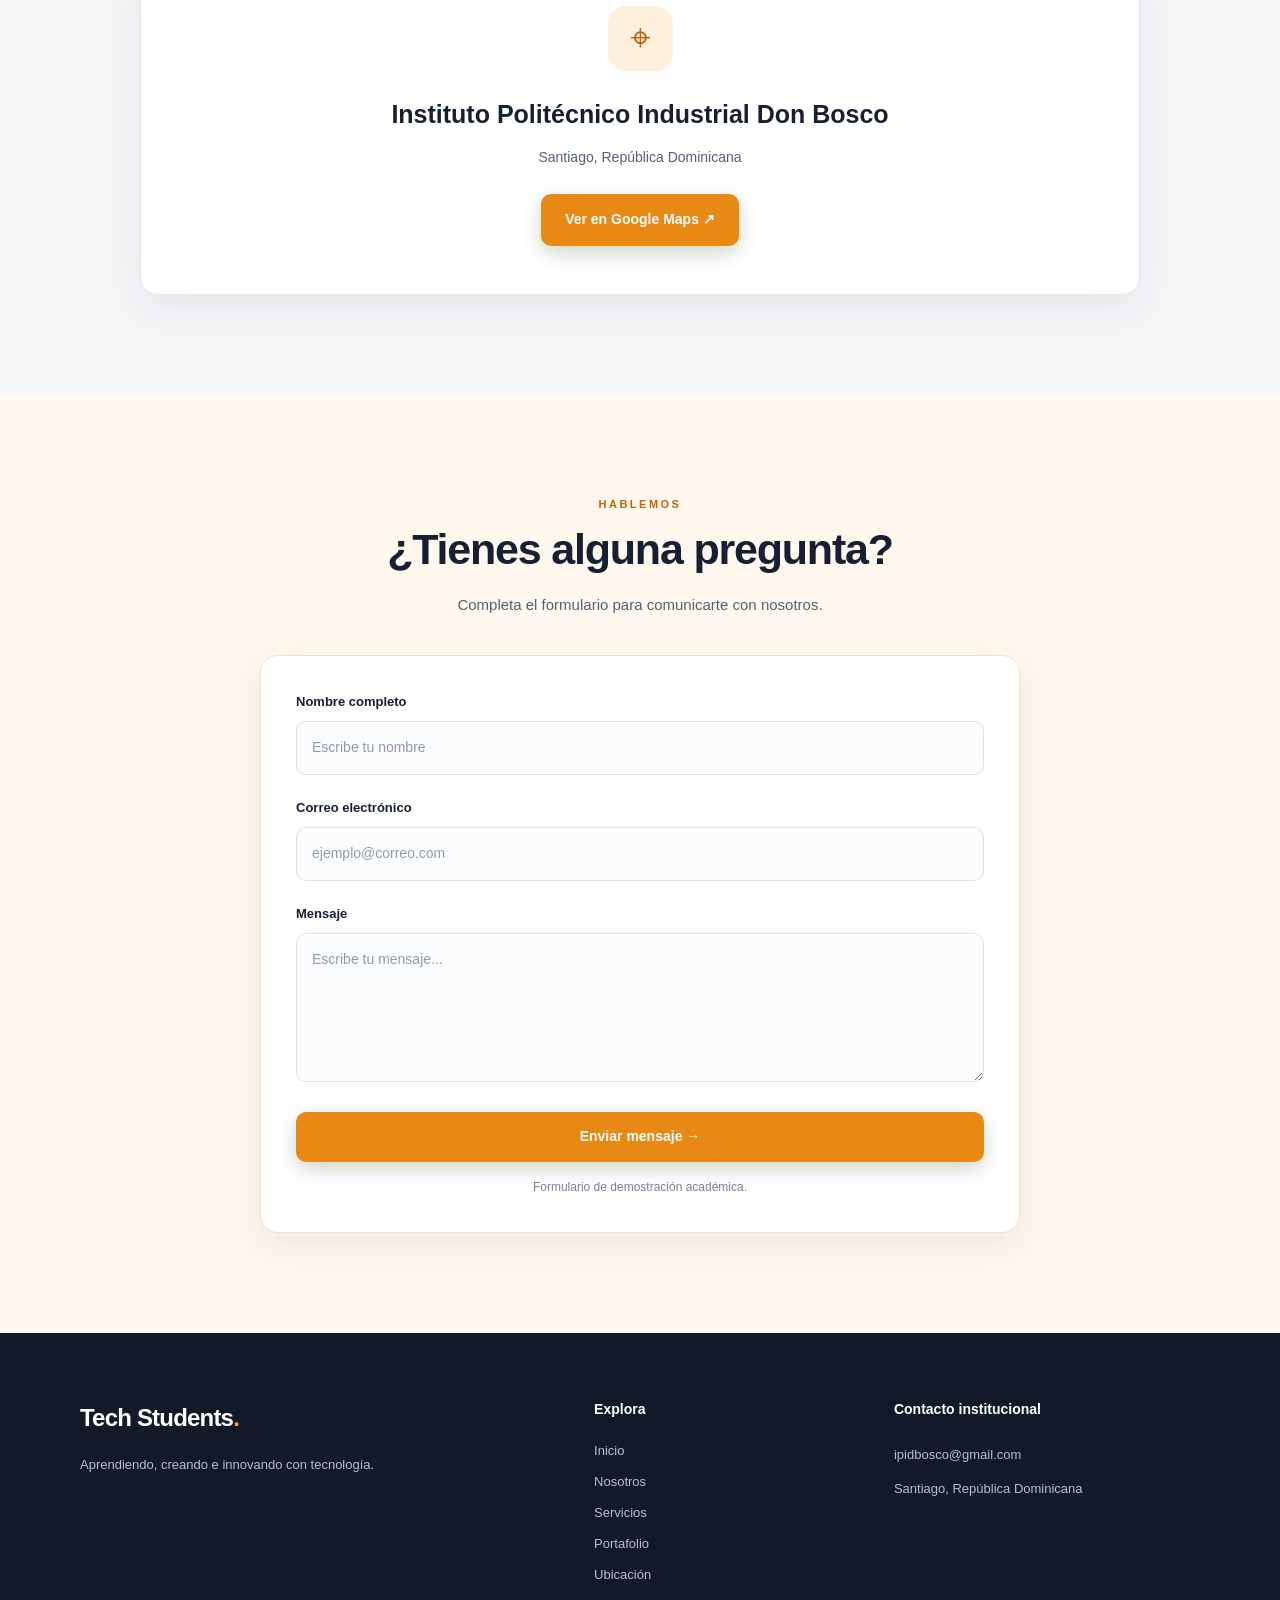
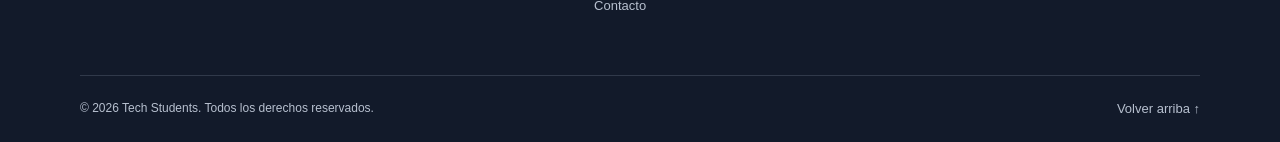
==== commit b807ff37: "Faltan agregaciones" ====
--- a/index.html
+++ b/index.html
@@ -4,22 +4,22 @@
 <head>
     <meta charset="UTF-8">
     <meta name="viewport" content="width=device-width, initial-scale=1.0">
-
-    <title>Proyectos</title>
-
+    <meta name="description" content="Tech Students: proyectos, servicios y experiencias de estudiantes de informática del Instituto Politécnico Industrial Don Bosco.">
+    <title> Proyectos</title>
     <link rel="stylesheet" href="styles.css">
 </head>
 
 <body>
 
-    <!-- MENÚ -->
+    <!-- ENCABEZADO Y NAVEGACIÓN -->
     <header class="header">
-
-        <div class="logo">
-            <img src="imagenes/logodonbosco.jpg" alt="Tech Students">
-        </div>
-
-        <nav class="menu">
+        <a href="#inicio" class="logo" aria-label="Tech Students, ir al inicio">
+            <img src="imagenes/logodonbosco.jpg"
+                 alt="Logo del Instituto Politécnico Industrial Don Bosco">
+            <span>Bosco <strong>innova</strong></span>
+        </a>
+
+        <nav class="menu" aria-label="Navegación principal">
             <a href="#inicio">Inicio</a>
             <a href="#nosotros">Nosotros</a>
             <a href="#servicios">Servicios</a>
@@ -27,339 +27,389 @@
             <a href="#ubicacion">Ubicación</a>
             <a href="#contacto">Contacto</a>
         </nav>
-
     </header>
 
     <main>
 
         <!-- INICIO -->
         <section id="inicio" class="inicio">
-
             <div class="inicio-contenido">
-
-                
+                <span class="etiqueta-inicio">INNOVACIÓN · CREATIVIDAD · TECNOLOGÍA</span>
 
                 <h1>
-                   Creando nuestro futuro 
-                    <span>tecnológico</span>
+                    Creando nuestro futuro
+                    <span>tecnológico.</span>
                 </h1>
 
                 <p>
                     Somos estudiantes apasionados por la tecnología,
                     el desarrollo web y la creación de soluciones digitales.
+                    Aprendemos hoy para construir el mañana.
                 </p>
 
-                <a href="#nosotros" class="boton">
-                    Conócenos
-                </a>
-
-            </div>
-
+                <div class="inicio-botones">
+                    <a href="#nosotros" class="boton">Conócenos</a>
+                    <a href="#portafolio" class="boton boton-secundario">
+                        Ver portafolio
+                    </a>
+                </div>
+            </div>
+
+            <a href="#nosotros" class="indicador-scroll">
+                Descubre nuestro trabajo <span aria-hidden="true">↓</span>
+            </a>
         </section>
 
         <!-- NOSOTROS -->
         <section id="nosotros" class="seccion">
-
             <div class="titulo-seccion">
-                <p>CONÓCENOS</p>
-                <h2>Sobre Nosotros</h2>
+                <p class="subtitulo">CONÓCENOS</p>
+                <h2>Sobre nosotros</h2>
+                <p class="introduccion">
+                    Conoce quiénes somos, qué nos motiva y cómo trabajamos
+                    para desarrollar nuestras habilidades tecnológicas.
+                </p>
             </div>
 
             <div class="nosotros-contenido">
-
-                <div>
-                    <h3>¿Quiénes somos?</h3>
+                <article class="nosotros-texto">
+                    <span class="numero-seccion">01 / NUESTRA IDENTIDAD</span>
+                    <h3>Aprendemos creando.</h3>
 
                     <p>
-                        Somos un grupo de estudiantes que desarrolla
-                        proyectos relacionados con la informática y
-                        el desarrollo web.
+                        Somos un grupo de estudiantes que desarrolla proyectos
+                        relacionados con la informática y el desarrollo web.
                     </p>
 
                     <p>
                         Nuestro objetivo es aplicar nuestros conocimientos
-                        para crear proyectos útiles, modernos y funcionales.
-                    </p>
-                </div>
-
-                <div class="nosotros-caja">
-
+                        para crear proyectos útiles, modernos y funcionales,
+                        trabajando en equipo y aportando soluciones tecnológicas.
+                    </p>
+
+                    <a href="#servicios" class="enlace-texto">
+                        Conoce nuestros servicios <span aria-hidden="true">→</span>
+                    </a>
+                </article>
+
+                <article class="nosotros-caja">
+                    <div class="mision-icono" aria-hidden="true">✦</div>
+                    <p class="mision-etiqueta">NUESTRO PROPÓSITO</p>
                     <h3>Nuestra misión</h3>
 
                     <p>
                         Aprender, crear e innovar utilizando la tecnología.
-                    </p>
-
-                </div>
-
-            </div>
-
+                        Aplicamos nuestros conocimientos y habilidades para
+                        desarrollar proyectos informáticos de calidad,
+                        trabajar en equipo y contribuir al avance tecnológico
+                        con responsabilidad, creatividad y excelencia.
+                    </p>
+
+                    <div class="mision-linea"></div>
+                </article>
+            </div>
         </section>
 
         <!-- SERVICIOS -->
         <section id="servicios" class="seccion servicios">
-
+            <div class="contenedor">
+                <div class="titulo-seccion">
+                    <p class="subtitulo">LO QUE HACEMOS</p>
+                    <h2>Nuestros servicios</h2>
+                    <p class="introduccion">
+                        Creamos soluciones digitales combinando diseño,
+                        creatividad y tecnología.
+                    </p>
+                </div>
+
+                <div class="tarjetas">
+
+                    <article class="tarjeta servicio-web">
+                        <div class="servicio-contenido">
+                            <span class="servicio-numero">01</span>
+                            <h3>Desarrollo web</h3>
+                            <p>
+                                Creación de páginas web modernas, funcionales
+                                y adaptables a diferentes dispositivos.
+                            </p>
+                        </div>
+                    </article>
+
+                    <article class="tarjeta servicio-diseno">
+                        <div class="servicio-contenido">
+                            <span class="servicio-numero">02</span>
+                            <h3>Diseño web</h3>
+                            <p>
+                                Diseño de interfaces atractivas, organizadas
+                                y fáciles de utilizar.
+                            </p>
+                        </div>
+                    </article>
+
+                    <article class="tarjeta servicio-digital">
+                        <div class="servicio-contenido">
+                            <span class="servicio-numero">03</span>
+                            <h3>Soluciones digitales</h3>
+                            <p>
+                                Desarrollo de propuestas tecnológicas para
+                                resolver necesidades y facilitar tareas.
+                            </p>
+                        </div>
+                    </article>
+
+                </div>
+            </div>
+        </section>
+
+        <!-- PORTAFOLIO Y GALERÍA -->
+         <a href="#multimedia">Multimedia</a>
+        <section id="portafolio" class="seccion">
             <div class="titulo-seccion">
-                <p>LO QUE HACEMOS</p>
-                <h2>Nuestros Servicios</h2>
-            </div>
-
-            <div class="tarjetas">
-
-                <article class="tarjeta">
-
-                    <div class="icono">💻</div>
-
-                    <h3>Desarrollo Web</h3>
-
-                    <p>
-                        Creación de páginas web utilizando tecnologías
-                        modernas y buenas prácticas.
-                    </p>
-
-                </article>
-
-                <article class="tarjeta">
-
-                    <div class="icono">🎨</div>
-
-                    <h3>Diseño Web</h3>
-
-                    <p>
-                        Diseño de interfaces organizadas, atractivas
-                        y fáciles de utilizar.
-                    </p>
-
-                </article>
-
-                <article class="tarjeta">
-
-                    <div class="icono">⚙️</div>
-
-                    <h3>Soluciones Digitales</h3>
-
-                    <p>
-                        Desarrollo de soluciones utilizando herramientas
-                        tecnológicas.
-                    </p>
-
-                </article>
-
-            </div>
-
-        </section>
-
-        <!-- PORTAFOLIO -->
-        <section id="portafolio" class="seccion">
-
-            <div class="titulo-seccion">
-                <p>NUESTRO TRABAJO</p>
+                <p class="subtitulo">NUESTRO TRABAJO</p>
                 <h2>Portafolio</h2>
+                <p class="introduccion">
+                    Conocenos y explora las áreas de trabajo
+                    relacionadas con nuestro proyecto académico.
+                </p>
             </div>
 
             <div class="portafolio">
 
-                <!-- EMANIS -->
                 <article class="proyecto">
-
                     <div class="proyecto-imagen">
-                        Emanis
-                    </div>
-
+                        <img src="imagenes/Emanis.jpeg"
+                             alt="Fotografía de Emanis Paul"
+                             loading="lazy">
+                    </div>
                     <div class="proyecto-info">
-
-                        <h3>Emanis</h3>
-
-                        <p>
-                            Instituto Politécnico Industrial Don Bosco
-                        </p>
-
-                        <p>
-                            emanispaul268@gmail.com
-                        </p>
-
-                        <p>
-                            6to DAAI
-                        </p>
-
-                        <p>
-                            (829) 528-7114
-                        </p>
-
-                    </div>
-
-                </article>
-
-                <!-- EMILIA -->
+                        <span class="proyecto-categoria">INTEGRANTE</span>
+                        <h3>Emanis Paul</h3>
+                        <p>Instituto Politécnico Industrial Don Bosco</p>
+                        <p>6to DAAI</p>
+                        <a href="mailto:emanispaul268@gmail.com">
+                            Contactar por correo →
+                        </a>
+                    </div>
+                </article>
+
                 <article class="proyecto">
-
                     <div class="proyecto-imagen">
-                        Emilia
-                    </div>
-
+                        <img src="imagenes/Emilia.jpeg"
+                             alt="Fotografía de Emilia Rosario"
+                             loading="lazy">
+                    </div>
                     <div class="proyecto-info">
-
-                        <h3>Emilia</h3>
-
-                        <p>
-                            Instituto Politécnico Industrial Don Bosco
-                        </p>
-
-                        <p>
-                            emiliarosariotoribio@gmail.com
-                        </p>
-
-                        <p>
-                            6to DAAI
-                        </p>
-
-                        <p>
-                            (809) 752-8303
-                        </p>
-
-                    </div>
-
-                </article>
-
-                <!-- ISMAEL -->
+                        <span class="proyecto-categoria">INTEGRANTE</span>
+                        <h3>Emilia Rosario</h3>
+                        <p>Instituto Politécnico Industrial Don Bosco</p>
+                        <p>6to DAAI</p>
+                        <a href="mailto:emiliarosariotoribio@gmail.com">
+                            Contactar por correo →
+                        </a>
+                    </div>
+                </article>
+
                 <article class="proyecto">
-
                     <div class="proyecto-imagen">
-                        Ismael
-                    </div>
-
+                        <img src="imagenes/ismael.jpeg"
+                             alt="Fotografía de Ismael Valdez"
+                             loading="lazy">
+                    </div>
                     <div class="proyecto-info">
-
-                        <h3>Ismael</h3>
-
-                        <p>
-                            Instituto Politécnico Industrial Don Bosco
-                        </p>
-
-                        <p>
-                            Ismaelvaldeznunez13@gmail.com
-                        </p>
-
-                        <p>
-                            6to DAAI
-                        </p>
-
-                        <p>
-                            (849)-3782318
-                        </p>
-
-                    </div>
-
-                </article>
-
-            </div>
-
+                        <span class="proyecto-categoria">INTEGRANTE</span>
+                        <h3>Ismael Valdez</h3>
+                        <p>Instituto Politécnico Industrial Don Bosco</p>
+                        <p>6to DAAI</p>
+                        <a href="mailto:Ismaelvaldeznunez13@gmail.com">
+                            Contactar por correo →
+                        </a>
+                    </div>
+                </article>
+
+            </div>
+            
+<!-- MULTIMEDIA -->
+<section id="multimedia" class="seccion multimedia">
+    <div class="titulo-seccion">
+        <p class="subtitulo">NUESTRA EXPERIENCIA</p>
+        <h2>Conoce nuestro proyecto</h2>
+        <p class="introduccion">
+            Descubre nuestro trabajo y experiencia como estudiantes.
+        </p>
+    </div>
+
+    <div class="multimedia-contenido">
+        <div class="video-contenedor">
+            <video controls preload="metadata"
+                   poster="imagenes/grupoimg - copia (2).jpeg">
+                <source src="imagenes/prueba.mp4" type="video/mp4">
+                Tu navegador no admite la reproducción de este video.
+            </video>
+        </div>
+    </div>
+</section>
+
+            <!-- GALERÍA DE ÁREAS Y PROYECTOS -->
+            <div class="galeria-titulo">
+                <p class="subtitulo">ÁREAS ACADÉMICAS</p>
+                <h3>Explorando la tecnología</h3>
+            </div>
+
+            <div class="galeria">
+
+                <article class="galeria-item">
+                    <img src="imagenes/progra.png"
+                         alt="Imagen relacionada con programación"
+                         loading="lazy">
+                    <div class="galeria-overlay">
+                        <span>01</span>
+                        <h3>Programación</h3>
+                    </div>
+                </article>
+
+                <article class="galeria-item">
+                    <img src="imagenes/desing.png"
+                         alt="Imagen relacionada con diseño gráfico"
+                         loading="lazy">
+                    <div class="galeria-overlay">
+                        <span>02</span>
+                        <h3>Diseño digital</h3>
+                    </div>
+                </article>
+
+                <article class="galeria-item">
+                    <img src="imagenes/solu.png"
+                         alt="Imagen relacionada con soluciones digitales"
+                         loading="lazy">
+                    <div class="galeria-overlay">
+                        <span>03</span>
+                        <h3>Soluciones digitales</h3>
+                    </div>
+                </article>
+
+            </div>
         </section>
 
         <!-- UBICACIÓN -->
         <section id="ubicacion" class="seccion ubicacion">
-
-            <div class="titulo-seccion">
-
-                <p>ENCUÉNTRANOS</p>
-
-                <h2>Ubicación</h2>
-
-            </div>
-
-            <div class="ubicacion-caja">
-
-                <h3>📍 Nuestra institución</h3>
-
-                <p>
-                    Visita la ubicación de nuestro Politécnico
-                    en Google Maps.
-                </p>
-
-                <a
-                    href="https://www.google.com/maps/search/?api=1&query=TU+POLITECNICO+Santiago+Republica+Dominicana"
-                    target="_blank"
-                    class="boton-mapa">
-                    Ver ubicación en Google Maps
-                </a>
-
-            </div>
-
+            <div class="contenedor">
+                <div class="titulo-seccion">
+                    <p class="subtitulo">ENCUÉNTRANOS</p>
+                    <h2>Nuestra ubicación</h2>
+                    <p class="introduccion">
+                        Consulta dónde se encuentra nuestra institución.
+                    </p>
+                </div>
+
+                <div class="ubicacion-caja">
+                    <div class="ubicacion-icono" aria-hidden="true">⌖</div>
+                    <h3>Instituto Politécnico Industrial Don Bosco</h3>
+                    <p>Santiago, República Dominicana</p>
+
+                    <a
+                        href="https://www.google.com/maps/search/?api=1&query=Instituto+Politecnico+Industrial+Don+Bosco+Santiago+Republica+Dominicana"
+                        target="_blank"
+                        rel="noopener noreferrer"
+                        class="boton">
+                        Ver en Google Maps ↗
+                    </a>
+                </div>
+            </div>
         </section>
 
         <!-- CONTACTO -->
         <section id="contacto" class="seccion contacto">
-
-            <div class="titulo-seccion">
-
-                <p>HABLEMOS</p>
-
-                <h2>Contacto</h2>
-
-            </div>
-
-            <p>
-                ¿Quieres conocer más sobre nuestros proyectos?
-                Puedes comunicarte con nosotros.
-            </p>
-
-            <a href="#" class="boton">
-                Contáctanos
-            </a>
-
+            <div class="contacto-contenido">
+                <div class="titulo-seccion">
+                    <p class="subtitulo">HABLEMOS</p>
+                    <h2>¿Tienes alguna pregunta?</h2>
+                    <p class="introduccion">
+                        Completa el formulario para comunicarte con nosotros.
+                    </p>
+                </div>
+
+                <form class="formulario" action="#contacto" method="get">
+                    <div class="campo">
+                        <label for="nombre">Nombre completo</label>
+                        <input
+                            type="text"
+                            id="nombre"
+                            name="nombre"
+                            placeholder="Escribe tu nombre"
+                            autocomplete="name"
+                            required>
+                    </div>
+
+                    <div class="campo">
+                        <label for="correo">Correo electrónico</label>
+                        <input
+                            type="email"
+                            id="correo"
+                            name="correo"
+                            placeholder="ejemplo@correo.com"
+                            autocomplete="email"
+                            required>
+                    </div>
+
+                    <div class="campo">
+                        <label for="mensaje">Mensaje</label>
+                        <textarea
+                            id="mensaje"
+                            name="mensaje"
+                            rows="5"
+                            placeholder="Escribe tu mensaje..."
+                            required></textarea>
+                    </div>
+
+                    <button type="submit" class="boton">
+                        Enviar mensaje →
+                    </button>
+
+                    <p class="nota-formulario">
+                        Formulario de demostración académica.
+                    </p>
+                </form>
+            </div>
         </section>
 
     </main>
 
-    <!-- FOOTER -->
+    <!-- PIE DE PÁGINA -->
     <footer class="footer">
-
         <div class="footer-contenido">
 
-            <div>
-
-                <h2>Tech Students</h2>
-
+            <div class="footer-marca">
+                <a href="#inicio" class="footer-logo">Tech Students<span>.</span></a>
                 <p>
                     Aprendiendo, creando e innovando con tecnología.
                 </p>
-
-            </div>
-
-            <div>
-
-                <h3>Enlaces</h3>
-
+            </div>
+
+            <nav class="footer-enlaces" aria-label="Enlaces del pie de página">
+                <h3>Explora</h3>
                 <a href="#inicio">Inicio</a>
                 <a href="#nosotros">Nosotros</a>
                 <a href="#servicios">Servicios</a>
                 <a href="#portafolio">Portafolio</a>
                 <a href="#ubicacion">Ubicación</a>
-
-            </div>
-
-            <div>
-
-                <h3>Contacto</h3>
-
-                <p>📧 Ipidbosco@gmail.com</p>
-
-                <p>📍 Santiago, República Dominicana</p>
-
+                <a href="#contacto">Contacto</a>
+            </nav>
+
+            <div class="footer-contacto">
+                <h3>Contacto institucional</h3>
+                <a href="mailto:ipidbosco@gmail.com">
+                    ipidbosco@gmail.com
+                </a>
+                <p>Santiago, República Dominicana</p>
             </div>
 
         </div>
 
         <div class="footer-bottom">
-
-            <p>
-                © 2026 Tech Students. Todos los derechos reservados.
-            </p>
-
+            <p>© 2026 Tech Students. Todos los derechos reservados.</p>
+            <a href="#inicio">Volver arriba ↑</a>
         </div>
-
     </footer>
 
 </body>
-
 </html>
--- a/styles.css
+++ b/styles.css
@@ -1,3 +1,19 @@
+/* ========================================
+   1. CONFIGURACIÓN GENERAL
+======================================== */
+
+:root {
+    --naranja: #e88916;
+    --naranja-oscuro: #bd6508;
+    --rojo: #e63935;
+    --oscuro: #172033;
+    --texto: #536071;
+    --gris: #f5f6f8;
+    --blanco: #ffffff;
+    --borde: #e6e9ef;
+    --sombra: 0 12px 35px rgba(23, 32, 51, 0.08);
+    --radio: 18px;
+}
 
 * {
     margin: 0;
@@ -7,724 +23,1244 @@
 
 html {
     scroll-behavior: smooth;
+    scroll-padding-top: 110px;
 }
 
 body {
     font-family: Arial, Helvetica, sans-serif;
-    background: white;
-    color: #202938;
-    line-height: 1.6;
+    background: var(--blanco);
+    color: var(--oscuro);
+    line-height: 1.7;
+    overflow-x: hidden;
 }
 
 a {
+    color: inherit;
     text-decoration: none;
 }
 
-main {
-    overflow: hidden;
-}
-
-/* =========================
-MENÚ FLOTANTE
-========================= */
+img {
+    display: block;
+    max-width: 100%;
+}
+
+button,
+input,
+textarea {
+    font: inherit;
+}
+
+button,
+a {
+    -webkit-tap-highlight-color: transparent;
+}
+
+a:focus-visible,
+button:focus-visible,
+input:focus-visible,
+textarea:focus-visible {
+    outline: 3px solid var(--naranja);
+    outline-offset: 4px;
+}
+
+section[id] {
+    scroll-margin-top: 105px;
+}
+
+/* ========================================
+   2. MENÚ FLOTANTE
+======================================== */
 
 .header {
     position: fixed;
-    top: 20px;
+    top: 18px;
     left: 50%;
     transform: translateX(-50%);
-    width: min(92%, 1050px);
+    z-index: 1000;
+
+    width: min(94%, 1200px);
+    min-height: 78px;
+    padding: 12px 22px;
 
     display: flex;
     align-items: center;
     justify-content: space-between;
-
-    padding: 13px 20px;
+    gap: 22px;
 
     background: rgba(255, 255, 255, 0.96);
-
-    border: 1px solid #e5e7eb;
-    border-radius: 18px;
-
-    box-shadow: 0 8px 25px rgba(31, 41, 55, 0.12);
-
-    z-index: 1000;
-}
-
-/* LOGO */
+    border: 1px solid rgba(230, 233, 239, 0.9);
+    border-radius: 17px;
+    box-shadow: 0 8px 30px rgba(23, 32, 51, 0.10);
+
+    backdrop-filter: blur(14px);
+    -webkit-backdrop-filter: blur(14px);
+}
 
 .logo {
     display: flex;
     align-items: center;
+    gap: 10px;
+    flex-shrink: 0;
+
+    color: var(--oscuro);
+    font-size: 18px;
+    font-weight: 800;
+    letter-spacing: -0.5px;
 }
 
 .logo img {
-    width: 55px;
-    height: 55px;
+    width: 48px;
+    height: 48px;
     object-fit: contain;
-    display: block;
     border-radius: 10px;
 }
 
-/* MENÚ */
+.logo strong {
+    color: red
+}
 
 .menu {
     display: flex;
     align-items: center;
+    justify-content: flex-end;
     gap: 5px;
 }
 
 .menu a {
-    color: #D62828;
-    font-size: 14px;
-    font-weight: 600;
-    padding: 9px 13px;
-    border-radius: 10px;
-    transition: 0.25s ease;
+    padding: 9px 11px;
+    border-radius: 9px;
+
+    color: #374151;
+    font-size: 13px;
+    font-weight: 700;
+    white-space: nowrap;
+
+    transition: background 0.25s ease,
+                color 0.25s ease;
 }
 
 .menu a:hover {
-    background: #eff6ff;
-    color: #0746cd;
-}
-
-/* =========================
-INICIO
-========================= */
+    color: var(--naranja-oscuro);
+    background: #fff1df;
+}
+
+/* ========================================
+   3. PORTADA PRINCIPAL
+======================================== */
 
 .inicio {
-    min-height: 720px;
+    position: relative;
+    min-height: 560px;
 
     display: flex;
     align-items: center;
 
-    padding: 150px 8% 90px;
+    padding: 165px max(8%, calc((100% - 1200px) / 2)) 115px;
 
     background-image:
         linear-gradient(
-            rgba(0, 0, 0, 0.45),
-            rgba(0, 0, 0, 0.45)
+            90deg,
+           
+            rgba(13, 20, 34, 0.70) 52%,
+            rgba(13, 20, 34, 0.28) 100%
         ),
         url("imagenes/grupoimg - copia (2).jpeg");
 
     background-size: cover;
     background-position: center;
     background-repeat: no-repeat;
+
+    color: var(--blanco);
 }
 
 .inicio-contenido {
-    max-width: 770px;
-}
-
-/* TEXTO PEQUEÑO */
-
-.texto-pequeno {
+    width: 100%;
+    max-width: 790px;
+}
+
+.etiqueta-inicio {
     display: inline-block;
-
-    margin-bottom: 18px;
-    padding: 7px 13px;
-
-    background: #e0edff;
-    color: #2563eb;
-
-    border-radius: 20px;
-
+    margin-bottom: 24px;
+
+    color: orange;
     font-size: 12px;
-    font-weight: bold;
-
-    letter-spacing: 1px;
-}
-
-/* TÍTULO PRINCIPAL */
+    font-weight: 800;
+    letter-spacing: 2px;
+}
 
 .inicio h1 {
-    max-width: 750px;
-
-    color: white;
-
-    font-size: clamp(45px, 7vw, 78px);
-
-    line-height: 1.02;
-
-    letter-spacing: -3px;
-
-    margin-bottom: 25px;
+    max-width: 780px;
+    margin-bottom: 24px;
+
+    color: var(--blanco);
+    font-size: clamp(43px, 6.5vw, 76px);
+    line-height: 1.08;
+    letter-spacing: -2.5px;
 }
 
 .inicio h1 span {
     display: block;
-    color: #60a5fa;
-}
-
-/* DESCRIPCIÓN */
-
-.inicio-contenido > p:not(.texto-pequeno) {
-    max-width: 600px;
-
-    color: white;
-
-    font-size: 18px;
-
-    margin-bottom: 30px;
-}
-
-/* =========================
-BOTONES
-========================= */
+    color: #FF0000
+}
+
+.inicio-contenido > p {
+    max-width: 590px;
+    margin-bottom: 32px;
+
+    color: #e7eaf0;
+    font-size: 17px;
+    line-height: 1.9;
+}
+
+.inicio-botones {
+    display: flex;
+    flex-wrap: wrap;
+    align-items: center;
+    gap: 14px;
+}
+
+.indicador-scroll {
+    position: absolute;
+    bottom: 27px;
+    left: 50%;
+    transform: translateX(-50%);
+
+    display: flex;
+    align-items: center;
+    gap: 12px;
+
+    color: #ffffff;
+    font-size: 12px;
+    font-weight: 600;
+    opacity: 0.85;
+}
+
+/* ========================================
+   4. BOTONES Y ENLACES DESTACADOS
+======================================== */
 
 .boton {
-    display: inline-block;
-
-    padding: 13px 22px;
-
-    background: #2563eb;
-    color: white;
-
+    display: inline-flex;
+    align-items: center;
+    justify-content: center;
+    gap: 8px;
+
+    min-height: 48px;
+    padding: 13px 23px;
+
+    border: 1px solid transparent;
     border-radius: 10px;
 
+    background: var(--naranja);
+    color: var(--blanco);
+
     font-size: 14px;
-    font-weight: bold;
-
-    box-shadow: 0 7px 18px rgba(37, 99, 235, 0.22);
-
-    transition: 0.25s ease;
+    font-weight: 800;
+    cursor: pointer;
+
+    box-shadow: 0 7px 20px rgba(8, 52, 6, 0.2);
+
+    transition: background 0.25s ease,
+                transform 0.25s ease,
+                box-shadow 0.25s ease;
 }
 
 .boton:hover {
-    background: #1d4ed8;
-    transform: translateY(-2px);
-}
-
-/* =========================
-SECCIONES
-========================= */
+    background: var(--naranja-oscuro);
+    transform: translateY(-3px);
+    box-shadow: 0 10px 24px rgba(189, 101, 8, 0.25);
+}
+
+.boton-secundario {
+    background: transparent;
+    color: var(--blanco);
+    border-color: rgba(255, 255, 255, 0.65);
+    box-shadow: none;
+}
+
+.boton-secundario:hover {
+    background: var(--blanco);
+    color: var(--oscuro);
+    border-color: var(--blanco);
+}
+
+.enlace-texto {
+    display: inline-flex;
+    align-items: center;
+    gap: 8px;
+
+    margin-top: 8px;
+    color: var(--naranja-oscuro);
+    font-size: 14px;
+    font-weight: 800;
+}
+
+.enlace-texto:hover {
+    color: var(--rojo);
+}
+
+/* ========================================
+   5. SECCIONES GENERALES
+======================================== */
 
 .seccion {
-    padding: 95px 8%;
-
+    width: 100%;
     max-width: 1250px;
-
-    margin: auto;
-}
-
-/* TÍTULOS */
+    margin: 0 auto;
+    padding: 100px 6%;
+}
 
 .titulo-seccion {
-    margin-bottom: 45px;
-}
-
-.titulo-seccion p {
-    color: #2563eb;
-
-    font-size: 12px;
-    font-weight: bold;
-
-    letter-spacing: 2px;
-
-    margin-bottom: 7px;
+    max-width: 720px;
+    margin: 0 auto 48px;
+    text-align: center;
+}
+
+.subtitulo {
+    margin-bottom: 10px;
+
+    color: var(--naranja-oscuro);
+    font-size: 11px;
+    font-weight: 800;
+    letter-spacing: 2.5px;
 }
 
 .titulo-seccion h2 {
-    font-size: 38px;
-
-    color: #172033;
-
-    letter-spacing: -1px;
-}
-
-/* =========================
-NOSOTROS
-========================= */
+    margin-bottom: 16px;
+
+    color: var(--oscuro);
+    font-size: clamp(30px, 4vw, 43px);
+    font-weight: 800;
+    line-height: 1.2;
+    letter-spacing: -1.2px;
+}
+
+.introduccion {
+    max-width: 630px;
+    margin: 0 auto;
+
+    color: var(--texto);
+    font-size: 15px;
+    line-height: 1.9;
+}
+
+/* ========================================
+   6. NOSOTROS
+======================================== */
 
 .nosotros-contenido {
     display: grid;
-
-    grid-template-columns: 1.5fr 1fr;
-
+    grid-template-columns: 1.05fr 0.95fr;
+    align-items: stretch;
     gap: 55px;
-
-    align-items: stretch;
-}
-
-.nosotros-contenido h3 {
-    color: #172033;
-
-    font-size: 24px;
-
+}
+
+.nosotros-texto {
+    padding: 15px 0;
+}
+
+.numero-seccion {
+    display: block;
     margin-bottom: 15px;
-}
-
-.nosotros-contenido p {
-    color: #606b7a;
-
+
+    color: var(--naranja-oscuro);
+    font-size: 11px;
+    font-weight: 800;
+    letter-spacing: 1.5px;
+}
+
+.nosotros-texto h3 {
+    margin-bottom: 22px;
+
+    color: var(--oscuro);
+    font-size: clamp(25px, 3vw, 34px);
+    line-height: 1.25;
+    letter-spacing: -0.8px;
+}
+
+.nosotros-texto p {
     margin-bottom: 18px;
-
-    max-width: 650px;
-}
-
-/* CAJA DE MISIÓN */
+    color: var(--texto);
+    font-size: 15px;
+    line-height: 1.95;
+}
 
 .nosotros-caja {
-    padding: 35px;
-
-    background: white;
-
-    border: 1px solid #e5e7eb;
-
-    border-radius: 18px;
-
-    box-shadow: 0 8px 25px rgba(31, 41, 55, 0.06);
-
-    border-left: 5px solid #2563eb;
+    display: flex;
+    flex-direction: column;
+    justify-content: center;
+
+    padding: 38px;
+    border: 1px solid #f3dfc7;
+    border-left: 5px solid var(--naranja);
+    border-radius: var(--radio);
+
+    background: linear-gradient(145deg, #fffaf4, #fff3e4);
+    box-shadow: var(--sombra);
+
+    transition: transform 0.25s ease,
+                box-shadow 0.25s ease;
+}
+
+.nosotros-caja:hover {
+    transform: translateY(-5px);
+    box-shadow: 0 18px 40px rgba(23, 32, 51, 0.12);
+}
+
+.mision-icono {
+    width: 53px;
+    height: 53px;
+    margin-bottom: 23px;
+
+    display: grid;
+    place-items: center;
+
+    border-radius: 14px;
+    background: #ffe5c5;
+    color: var(--naranja-oscuro);
+    font-size: 27px;
+}
+
+.mision-etiqueta {
+    margin-bottom: 8px;
+
+    color: var(--naranja-oscuro);
+    font-size: 11px;
+    font-weight: 800;
+    letter-spacing: 1.5px;
 }
 
 .nosotros-caja h3 {
-    color: #2563eb;
-}
-
-/* =========================
-SERVICIOS
-========================= */
+    margin-bottom: 14px;
+    font-size: 25px;
+    line-height: 1.3;
+}
+
+.nosotros-caja > p:last-of-type {
+    color: var(--texto);
+    font-size: 14px;
+    line-height: 1.95;
+}
+
+.mision-linea {
+    width: 55px;
+    height: 4px;
+    margin-top: 23px;
+    border-radius: 5px;
+    background: var(--naranja);
+}
+
+/* ========================================
+   7. SERVICIOS
+======================================== */
 
 .servicios {
     max-width: none;
-
-    background: white;
-}
-
-.servicios .titulo-seccion,
-.servicios .tarjetas {
-    max-width: 1080px;
-
-    margin-left: auto;
-    margin-right: auto;
-}
-
-/* TARJETAS */
+    padding: 100px 6%;
+    background: var(--gris);
+}
+
+.servicios .contenedor {
+    max-width: 1120px;
+    margin: 0 auto;
+}
+
+.servicios .titulo-seccion {
+    margin-bottom: 42px;
+}
 
 .tarjetas {
     display: grid;
-
-    grid-template-columns: repeat(3, 1fr);
-
-    gap: 22px;
+    grid-template-columns: repeat(3, minmax(0, 1fr));
+    gap: 25px;
 }
 
 .tarjeta {
+    position: relative;
+    isolation: isolate;
+    min-width: 0;
+    min-height: 390px;
+
+    display: flex;
+    align-items: flex-end;
+
     padding: 30px;
-
-    background: #f8fafc;
-
-    border: 1px solid #e5e7eb;
-
-    border-radius: 16px;
-
-    transition: 0.25s ease;
+    overflow: hidden;
+    border-radius: var(--radio);
+
+    background-color: #263244;
+    background-size: cover;
+    background-position: center;
+    background-repeat: no-repeat;
+
+    box-shadow: 0 10px 28px rgba(23, 32, 51, 0.12);
+
+    transition: transform 0.3s ease,
+                box-shadow 0.3s ease;
+}
+
+.tarjeta::before {
+    content: "";
+    position: absolute;
+    inset: 0;
+    z-index: -1;
+
+    background: linear-gradient(
+        to top,
+        rgba(10, 15, 25, 0.96) 0%,
+        rgba(10, 15, 25, 0.67) 48%,
+        rgba(10, 15, 25, 0.08) 100%
+    );
+}
+
+.servicio-web {
+    background-image: url("imagenes/programacion.jpeg");
+}
+
+.servicio-diseno {
+    background-image: url("imagenes/grafico.png");
+}
+
+.servicio-digital {
+    background-image: url("imagenes/soluciones.png");
 }
 
 .tarjeta:hover {
-    transform: translateY(-6px);
-
-    border-color: #bfdbfe;
-
-    box-shadow: 0 12px 28px rgba(37, 99, 235, 0.10);
-}
-
-/* ICONOS */
-
-.icono {
-    width: 50px;
-    height: 50px;
-
-    display: flex;
-
-    align-items: center;
-    justify-content: center;
-
-    background: #e0edff;
-
-    border-radius: 12px;
-
-    font-size: 24px;
-
-    margin-bottom: 22px;
-}
-
-.tarjeta h3 {
-    color: #172033;
-
-    font-size: 20px;
-
-    margin-bottom: 10px;
-}
-
-.tarjeta p {
-    color: #697386;
-
-    font-size: 15px;
-}
-
-/* =========================
-PORTAFOLIO
-========================= */
+    transform: translateY(-7px);
+    box-shadow: 0 18px 36px rgba(23, 32, 51, 0.19);
+}
+
+.servicio-contenido {
+    width: 100%;
+    color: var(--blanco);
+}
+
+.servicio-numero {
+    display: inline-block;
+    margin-bottom: 15px;
+
+    color: #ffc16d;
+    font-size: 12px;
+    font-weight: 800;
+    letter-spacing: 2px;
+}
+
+.servicio-contenido h3 {
+    margin-bottom: 12px;
+    color: var(--blanco);
+    font-size: 23px;
+    line-height: 1.3;
+}
+
+.servicio-contenido p {
+    color: #eef0f4;
+    font-size: 13px;
+    line-height: 1.9;
+}
+
+/* ========================================
+   8. PORTAFOLIO
+======================================== */
 
 .portafolio {
     display: grid;
-
-    grid-template-columns: repeat(3, 1fr);
-
+    grid-template-columns: repeat(3, minmax(0, 1fr));
+    align-items: stretch;
     gap: 25px;
 }
 
-/* PROYECTOS */
-
 .proyecto {
-    background: white;
-
-    border: 1px solid #e5e7eb;
+    min-width: 0;
+    overflow: hidden;
+
+    border: 1px solid var(--borde);
+    border-radius: var(--radio);
+    background: var(--blanco);
+
+    box-shadow: 0 5px 20px rgba(23, 32, 51, 0.04);
+
+    transition: transform 0.3s ease,
+                box-shadow 0.3s ease;
+}
+
+.proyecto:hover {
+    transform: translateY(-6px);
+    box-shadow: var(--sombra);
+}
+
+.proyecto-imagen {
+    height: 285px;
+    overflow: hidden;
+    background: #eceff3;
+}
+
+.proyecto-imagen img {
+    width: 100%;
+    height: 100%;
+    object-fit: cover;
+    object-position: center;
+
+    transition: transform 0.45s ease;
+}
+
+.proyecto:hover .proyecto-imagen img {
+    transform: scale(1.045);
+}
+
+.proyecto-info {
+    padding: 25px;
+}
+
+.proyecto-categoria {
+    display: inline-block;
+    margin-bottom: 9px;
+
+    color: var(--naranja-oscuro);
+    font-size: 10px;
+    font-weight: 800;
+    letter-spacing: 1.5px;
+}
+
+.proyecto-info h3 {
+    margin-bottom: 10px;
+    color: var(--oscuro);
+    font-size: 21px;
+    line-height: 1.35;
+}
+
+.proyecto-info p {
+    margin-bottom: 7px;
+    color: var(--texto);
+    font-size: 13px;
+    overflow-wrap: anywhere;
+}
+
+.proyecto-info a {
+    display: inline-block;
+    margin-top: 14px;
+
+    color: var(--naranja-oscuro);
+    font-size: 13px;
+    font-weight: 800;
+}
+
+.proyecto-info a:hover {
+    color: var(--rojo);
+}
+
+/* ========================================
+   9. GALERÍA DE IMÁGENES
+======================================== */
+
+.galeria-titulo {
+    margin: 70px 0 27px;
+}
+
+.galeria-titulo .subtitulo {
+    margin-bottom: 7px;
+}
+
+.galeria-titulo h3 {
+    color: var(--oscuro);
+    font-size: 27px;
+    line-height: 1.3;
+}
+
+.galeria {
+    display: grid;
+    grid-template-columns: repeat(3, minmax(0, 1fr));
+    gap: 22px;
+}
+
+.galeria-item {
+    position: relative;
+    isolation: isolate;
+    height: 270px;
+    min-width: 0;
+    overflow: hidden;
+    border-radius: 15px;
+    background: #263244;
+}
+
+.galeria-item::after {
+    content: "";
+    position: absolute;
+    inset: 0;
+    z-index: 0;
+
+    background: linear-gradient(
+        to top,
+        rgba(10, 15, 25, 0.90),
+        rgba(10, 15, 25, 0.03) 80%
+    );
+}
+
+.galeria-item img {
+    width: 100%;
+    height: 100%;
+    object-fit: cover;
+
+    transition: transform 0.4s ease;
+}
+
+.galeria-item:hover img {
+    transform: scale(1.06);
+}
+
+.galeria-overlay {
+    position: absolute;
+    z-index: 1;
+    right: 22px;
+    bottom: 22px;
+    left: 22px;
+    color: var(--blanco);
+}
+
+.galeria-overlay span {
+    display: block;
+    margin-bottom: 7px;
+    color: #ffc16d;
+    font-size: 11px;
+    font-weight: 800;
+    letter-spacing: 1.5px;
+}
+
+.galeria-overlay h3 {
+    font-size: 20px;
+    line-height: 1.3;
+}
+
+/* ========================================
+   10. UBICACIÓN
+======================================== */
+
+.ubicacion {
+    max-width: none;
+    padding: 100px 6%;
+    background: var(--gris);
+}
+
+.ubicacion .contenedor {
+    max-width: 1000px;
+    margin: 0 auto;
+}
+
+.ubicacion-caja {
+    padding: 48px 30px;
+    border: 1px solid var(--borde);
+    border-radius: var(--radio);
+    background: var(--blanco);
+    box-shadow: var(--sombra);
+    text-align: center;
+}
+
+.ubicacion-icono {
+    width: 65px;
+    height: 65px;
+    margin: 0 auto 22px;
+
+    display: grid;
+    place-items: center;
 
     border-radius: 18px;
-
-    overflow: hidden;
-
-    transition: 0.25s ease;
-}
-
-.proyecto:hover {
-    transform: translateY(-5px);
-
-    box-shadow: 0 14px 30px rgba(31, 41, 55, 0.10);
-}
-
-/* PARTE SUPERIOR */
-
-.proyecto-imagen {
-    height: 190px;
-
+    background: #fff0dd;
+    color: var(--naranja-oscuro);
+    font-size: 37px;
+}
+
+.ubicacion-caja h3 {
+    margin-bottom: 10px;
+    color: var(--oscuro);
+    font-size: clamp(19px, 3vw, 25px);
+}
+
+.ubicacion-caja p {
+    margin-bottom: 25px;
+    color: var(--texto);
+    font-size: 14px;
+}
+
+/* ========================================
+   11. CONTACTO Y FORMULARIO
+======================================== */
+
+.contacto {
+    max-width: none;
+    padding: 100px 6%;
+    background: #fff8ef;
+}
+
+.contacto-contenido {
+    max-width: 760px;
+    margin: 0 auto;
+}
+
+.contacto .titulo-seccion {
+    margin-bottom: 35px;
+}
+
+.formulario {
+    padding: 35px;
+    border: 1px solid #f0e2d1;
+    border-radius: var(--radio);
+    background: var(--blanco);
+    box-shadow: var(--sombra);
+}
+
+.campo {
+    margin-bottom: 22px;
+}
+
+.campo label {
+    display: block;
+    margin-bottom: 8px;
+
+    color: var(--oscuro);
+    font-size: 13px;
+    font-weight: 800;
+}
+
+.campo input,
+.campo textarea {
+    width: 100%;
+    padding: 14px 15px;
+
+    border: 1px solid #dce1e8;
+    border-radius: 10px;
+    background: #fbfcfd;
+    color: var(--oscuro);
+    font-size: 14px;
+
+    transition: border-color 0.2s ease,
+                box-shadow 0.2s ease;
+}
+
+.campo input {
+    min-height: 49px;
+}
+
+.campo textarea {
+    min-height: 130px;
+    resize: vertical;
+}
+
+.campo input:focus,
+.campo textarea:focus {
+    border-color: var(--naranja);
+    box-shadow: 0 0 0 3px rgba(232, 137, 22, 0.12);
+    outline: none;
+}
+
+.campo input::placeholder,
+.campo textarea::placeholder {
+    color: #929baa;
+}
+
+.formulario button {
+    width: 100%;
+    border: none;
+}
+
+.nota-formulario {
+    margin-top: 15px;
+    color: #788292;
+    font-size: 12px;
+    text-align: center;
+}
+
+/* ========================================
+   12. PIE DE PÁGINA
+======================================== */
+
+.footer {
+    padding: 65px 6% 0;
+    background: #121a2a;
+    color: var(--blanco);
+}
+
+.footer-contenido {
+    display: grid;
+    grid-template-columns: 1.5fr 0.8fr 1fr;
+    gap: 55px;
+
+    max-width: 1120px;
+    margin: 0 auto;
+    padding-bottom: 48px;
+}
+
+.footer-logo {
+    display: inline-block;
+    margin-bottom: 15px;
+
+    color: var(--blanco);
+    font-size: 24px;
+    font-weight: 800;
+    letter-spacing: -0.8px;
+}
+
+.footer-logo span {
+    color: #ff9f36;
+}
+
+.footer-marca > p {
+    max-width: 300px;
+}
+
+.footer h3 {
+    margin-bottom: 18px;
+    color: var(--blanco);
+    font-size: 14px;
+}
+
+.footer p,
+.footer a:not(.footer-logo) {
+    color: #b7c0cf;
+    font-size: 13px;
+    overflow-wrap: anywhere;
+}
+
+.footer-enlaces a {
+    display: block;
+    width: fit-content;
+    margin-bottom: 9px;
+
+    transition: color 0.2s ease;
+}
+
+.footer a:hover {
+    color: #ffb547;
+}
+
+.footer-contacto > a {
+    display: inline-block;
+    margin-bottom: 12px;
+}
+
+.footer-bottom {
     display: flex;
-
     align-items: center;
-    justify-content: center;
-
-    background: #e8f0ff;
-
-    color: #2563eb;
-
-    font-size: 30px;
-
-    font-weight: bold;
-}
-
-.proyecto:nth-child(2) .proyecto-imagen {
-    background: #eeeaff;
-
-    color: #7c3aed;
-}
-
-.proyecto:nth-child(3) .proyecto-imagen {
-    background: #e5f7f0;
-
-    color: #059669;
-}
-
-/* INFORMACIÓN */
-
-.proyecto-info {
-    padding: 23px;
-}
-
-.proyecto-info h3 {
-    color: #172033;
-
-    margin-bottom: 10px;
-}
-
-.proyecto-info p {
-    color: #697386;
-
-    font-size: 14px;
-
-    margin-bottom: 5px;
-}
-
-/* =========================
-UBICACIÓN
-========================= */
-
-.ubicacion {
-    background: #f8fafc;
-
-    max-width: none;
-}
-
-.ubicacion .titulo-seccion,
-.ubicacion-caja {
-    max-width: 1080px;
-
-    margin-left: auto;
-    margin-right: auto;
-}
-
-/* CAJA DE UBICACIÓN */
-
-.ubicacion-caja {
-    padding: 35px;
-
-    background: white;
-
-    border: 1px solid #e5e7eb;
-
-    border-radius: 18px;
-
-    box-shadow: 0 8px 25px rgba(31, 41, 55, 0.06);
-
-    text-align: center;
-}
-
-.ubicacion-caja h3 {
-    color: #172033;
-
-    font-size: 23px;
-
-    margin-bottom: 10px;
-}
-
-.ubicacion-caja p {
-    color: #606b7a;
-
-    margin-bottom: 25px;
-}
-
-/* BOTÓN DE MAPA */
-
-.boton-mapa {
-    display: inline-block;
-
-    padding: 13px 22px;
-
-    background: #2563eb;
-
-    color: white;
-
-    border-radius: 10px;
-
-    font-size: 14px;
-
-    font-weight: bold;
-
-    transition: 0.25s ease;
-}
-
-.boton-mapa:hover {
-    background: #1d4ed8;
-
-    transform: translateY(-2px);
-}
-
-/* =========================
-CONTACTO
-========================= */
-
-.contacto {
-    text-align: center;
-
-    max-width: none;
-
-    background: #eef5ff;
-}
-
-.contacto .titulo-seccion {
-    margin-bottom: 20px;
-}
-
-.contacto > p {
-    max-width: 550px;
-
-    margin: 0 auto 25px;
-
-    color: #5f6b7a;
-}
-
-/* =========================
-FOOTER
-========================= */
-
-.footer {
-    background: #172033;
-
-    color: white;
-
-    padding: 55px 8% 0;
-}
-
-.footer-contenido {
-    max-width: 1080px;
-
-    margin: auto;
-
-    display: grid;
-
-    grid-template-columns: 1.5fr 1fr 1fr;
-
-    gap: 50px;
-
-    padding-bottom: 45px;
-}
-
-.footer h2 {
-    color: white;
-
-    margin-bottom: 10px;
-}
-
-.footer h3 {
-    font-size: 15px;
-
-    margin-bottom: 15px;
-}
-
-.footer p {
-    color: #aeb8c7;
-
-    font-size: 14px;
-}
-
-.footer-contenido > div:first-child p {
-    max-width: 300px;
-}
-
-/* ENLACES DEL FOOTER */
-
-.footer-contenido a {
-    display: block;
-
-    color: #aeb8c7;
-
-    font-size: 14px;
-
-    margin-bottom: 8px;
-
-    transition: 0.2s;
-}
-
-.footer-contenido a:hover {
-    color: white;
-}
-
-/* PARTE INFERIOR */
-
-.footer-bottom {
-    max-width: 1080px;
-
-    margin: auto;
-
-    padding: 20px 0;
-
-    border-top: 1px solid #303b4e;
-
-    text-align: center;
-}
-
-.footer-bottom p {
-    font-size: 13px;
-}
-
-/* =========================
-RESPONSIVE - TABLET
-========================= */
-
-@media (max-width: 850px) {
-
+    justify-content: space-between;
+    gap: 20px;
+
+    max-width: 1120px;
+    margin: 0 auto;
+    padding: 22px 0;
+
+    border-top: 1px solid #30394a;
+}
+
+.footer-bottom p,
+.footer-bottom a {
+    font-size: 12px;
+}
+
+/* ========================================
+   13. TABLETAS
+======================================== */
+
+@media (max-width: 1000px) {
     .header {
-        width: 94%;
+        gap: 12px;
+        padding: 12px 15px;
+    }
+
+    .logo {
+        font-size: 15px;
+        gap: 7px;
+    }
+
+    .logo img {
+        width: 42px;
+        height: 42px;
     }
 
     .menu {
-        gap: 0;
+        flex-wrap: wrap;
+        gap: 2px;
     }
 
     .menu a {
-        padding: 8px;
-
-        font-size: 12px;
+        padding: 7px;
+        font-size: 11px;
     }
 
     .inicio {
-        padding-left: 6%;
-        padding-right: 6%;
-    }
-
-    .seccion {
-        padding-left: 6%;
-        padding-right: 6%;
+        min-height: 690px;
+    }
+
+    .tarjetas {
+        grid-template-columns: repeat(2, minmax(0, 1fr));
+    }
+
+    .tarjeta:last-child {
+        grid-column: 1 / -1;
+        min-height: 320px;
+    }
+
+    .portafolio {
+        grid-template-columns: repeat(2, minmax(0, 1fr));
+    }
+
+    .proyecto:last-child {
+        grid-column: 1 / -1;
+        width: calc(50% - 12.5px);
+        justify-self: center;
+    }
+
+    .footer-contenido {
+        gap: 30px;
+    }
+}
+
+/* ========================================
+   14. CELULARES
+======================================== */
+
+@media (max-width: 650px) {
+    html {
+        scroll-padding-top: 125px;
+    }
+
+    section[id] {
+        scroll-margin-top: 120px;
+    }
+
+    .header {
+        top: 8px;
+        width: 96%;
+        min-height: auto;
+        padding: 10px;
+        gap: 8px;
+        flex-direction: column;
+        border-radius: 13px;
+    }
+
+    .logo {
+        align-self: flex-start;
+        font-size: 15px;
+    }
+
+    .logo img {
+        width: 34px;
+        height: 34px;
+    }
+
+    .menu {
+        width: 100%;
+        justify-content: center;
+        gap: 3px;
+    }
+
+    .menu a {
+        padding: 5px 7px;
+        font-size: 10px;
+    }
+
+    .inicio {
+        min-height: 690px;
+        padding: 190px 6% 100px;
+        background-position: center;
+    }
+
+    .etiqueta-inicio {
+        font-size: 9px;
+        letter-spacing: 1.3px;
+    }
+
+    .inicio h1 {
+        font-size: clamp(39px, 10vw, 52px);
+        letter-spacing: -1.6px;
+    }
+
+    .inicio-contenido > p {
+        font-size: 15px;
+    }
+
+    .inicio-botones {
+        align-items: stretch;
+        flex-direction: column;
+        max-width: 250px;
+    }
+
+    .boton {
+        width: fit-content;
+        max-width: 100%;
+    }
+
+    .inicio-botones .boton {
+        width: 100%;
+    }
+
+    .indicador-scroll {
+        width: 100%;
+        justify-content: center;
+        font-size: 10px;
+    }
+
+    .seccion,
+    .servicios,
+    .ubicacion,
+    .contacto {
+        padding: 70px 6%;
+    }
+
+    .titulo-seccion {
+        margin-bottom: 35px;
+    }
+
+    .titulo-seccion h2 {
+        font-size: 31px;
+    }
+
+    .introduccion {
+        font-size: 14px;
     }
 
     .nosotros-contenido {
         grid-template-columns: 1fr;
-
-        gap: 30px;
-    }
-
-    .tarjetas,
+        gap: 25px;
+    }
+
+    .nosotros-texto {
+        padding: 0;
+    }
+
+    .nosotros-texto h3 {
+        font-size: 27px;
+    }
+
+    .nosotros-texto p {
+        font-size: 14px;
+    }
+
+    .nosotros-caja {
+        padding: 27px 23px;
+    }
+
+    .tarjetas {
+        grid-template-columns: 1fr;
+        gap: 20px;
+    }
+
+    .tarjeta,
+    .tarjeta:last-child {
+        grid-column: auto;
+        min-height: 320px;
+        padding: 25px;
+    }
+
     .portafolio {
         grid-template-columns: 1fr;
-    }
-
-    .footer-contenido {
-        grid-template-columns: 1fr 1fr;
-    }
-}
-
-/* =========================
-RESPONSIVE - CELULAR
-========================= */
-
-@media (max-width: 600px) {
-
-    .header {
-        top: 10px;
-
-        padding: 10px 13px;
-    }
-
-    .logo img {
-        width: 45px;
-        height: 45px;
-    }
-
-    .menu {
-        gap: 0;
-    }
-
-    .menu a {
-        font-size: 10px;
-
-        padding: 6px;
-    }
-
-    .inicio {
-        min-height: 650px;
-
-        padding-top: 140px;
-    }
-
-    .inicio h1 {
-        font-size: 45px;
-
-        letter-spacing: -2px;
-    }
-
-    .inicio-contenido > p:not(.texto-pequeno) {
-        font-size: 16px;
-    }
-
-    .titulo-seccion h2 {
-        font-size: 30px;
+        gap: 22px;
+    }
+
+    .proyecto:last-child {
+        grid-column: auto;
+        width: 100%;
+    }
+
+    .proyecto-imagen {
+        height: 300px;
+    }
+
+    .galeria-titulo {
+        margin-top: 48px;
+    }
+
+    .galeria-titulo h3 {
+        font-size: 24px;
+    }
+
+    .galeria {
+        grid-template-columns: 1fr;
+        gap: 18px;
+    }
+
+    .galeria-item {
+        height: 250px;
+    }
+
+    .ubicacion-caja {
+        padding: 32px 20px;
+    }
+
+    .formulario {
+        padding: 25px 19px;
+    }
+
+    .footer {
+        padding: 48px 6% 0;
     }
 
     .footer-contenido {
         grid-template-columns: 1fr;
-
         gap: 30px;
+        padding-bottom: 35px;
+    }
+
+    .footer-bottom {
+        align-items: flex-start;
+        flex-direction: column;
+        gap: 10px;
+    }
+}
+
+/* ========================================
+   15. ACCESIBILIDAD Y MOVIMIENTO
+======================================== */
+
+@media (prefers-reduced-motion: reduce) {
+    html {
+        scroll-behavior: auto;
+    }
+
+    *,
+    *::before,
+    *::after {
+        transition-duration: 0.01ms !important;
+        animation-duration: 0.01ms !important;
+        animation-iteration-count: 1 !important;
+    }
+}
+
+
+/* MULTIMEDIA */
+
+.multimedia {
+    max-width: none;
+    padding: 100px 6%;
+    background: var(--gris);
+}
+
+.multimedia-contenido {
+    max-width: 900px;
+    margin: 0 auto;
+}
+
+.video-contenedor {
+    overflow: hidden;
+    border: 5px solid var(--blanco);
+    border-radius: var(--radio);
+    background: #111;
+    box-shadow: var(--sombra);
+}
+
+.video-contenedor video {
+    display: block;
+    width: 100%;
+    max-height: 520px;
+    aspect-ratio: 16 / 9;
+    object-fit: contain;
+    background: #111;
+}
+
+@media (max-width: 650px) {
+    .multimedia {
+        padding: 70px 6%;
+    }
+
+    .video-contenedor {
+        border-width: 3px;
+        border-radius: 12px;
     }
 }
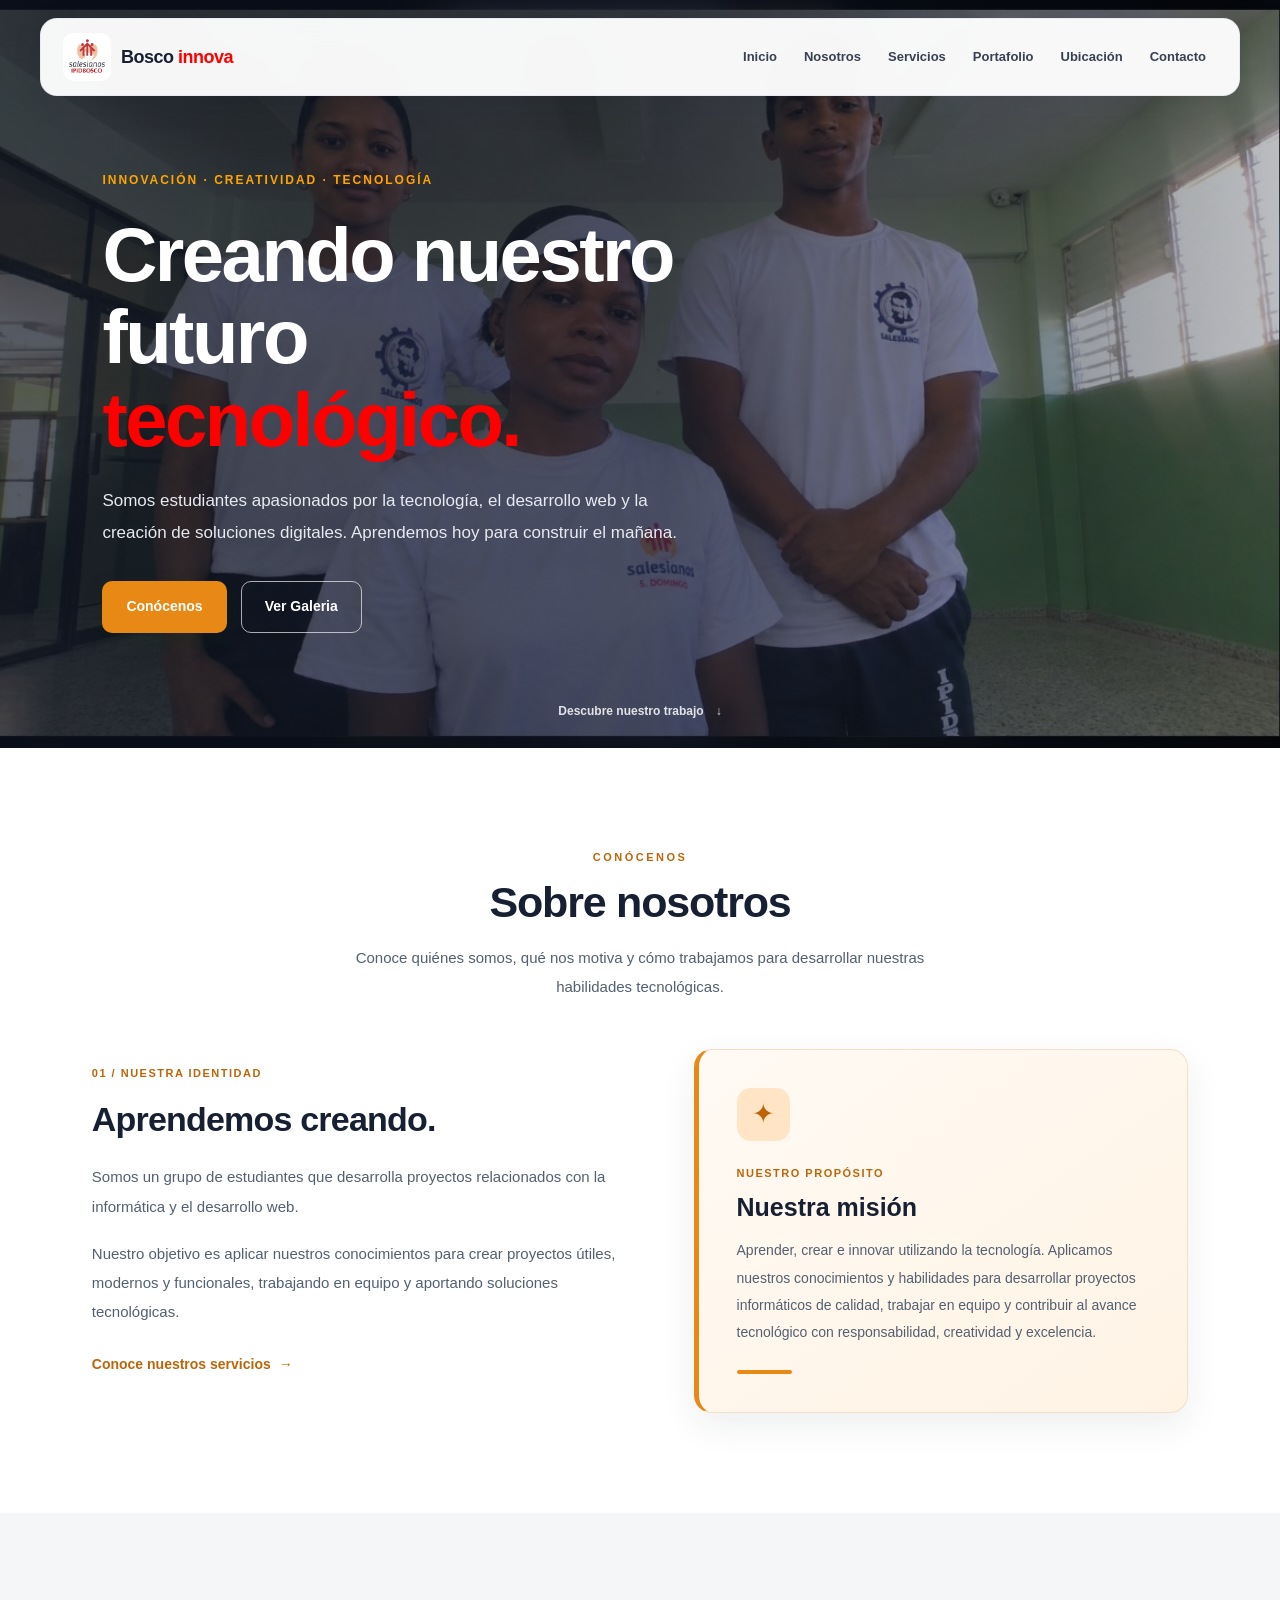
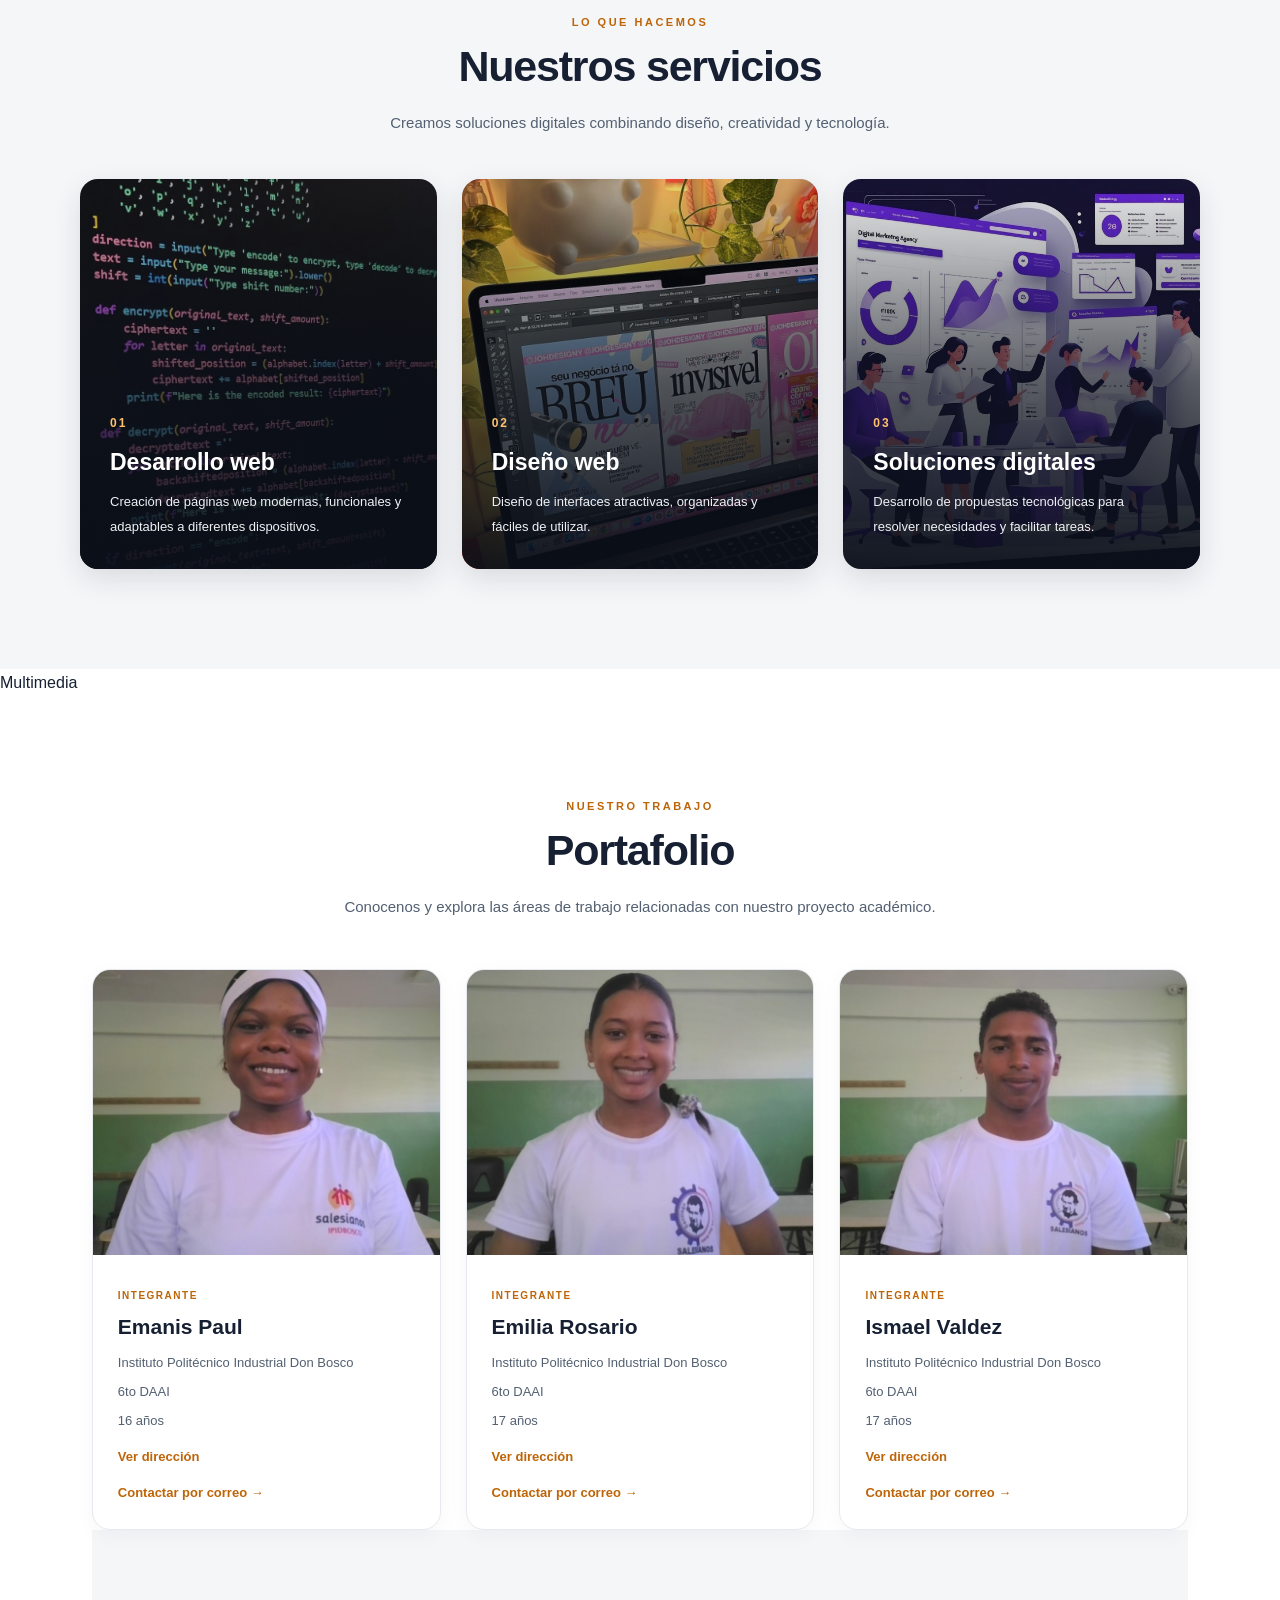
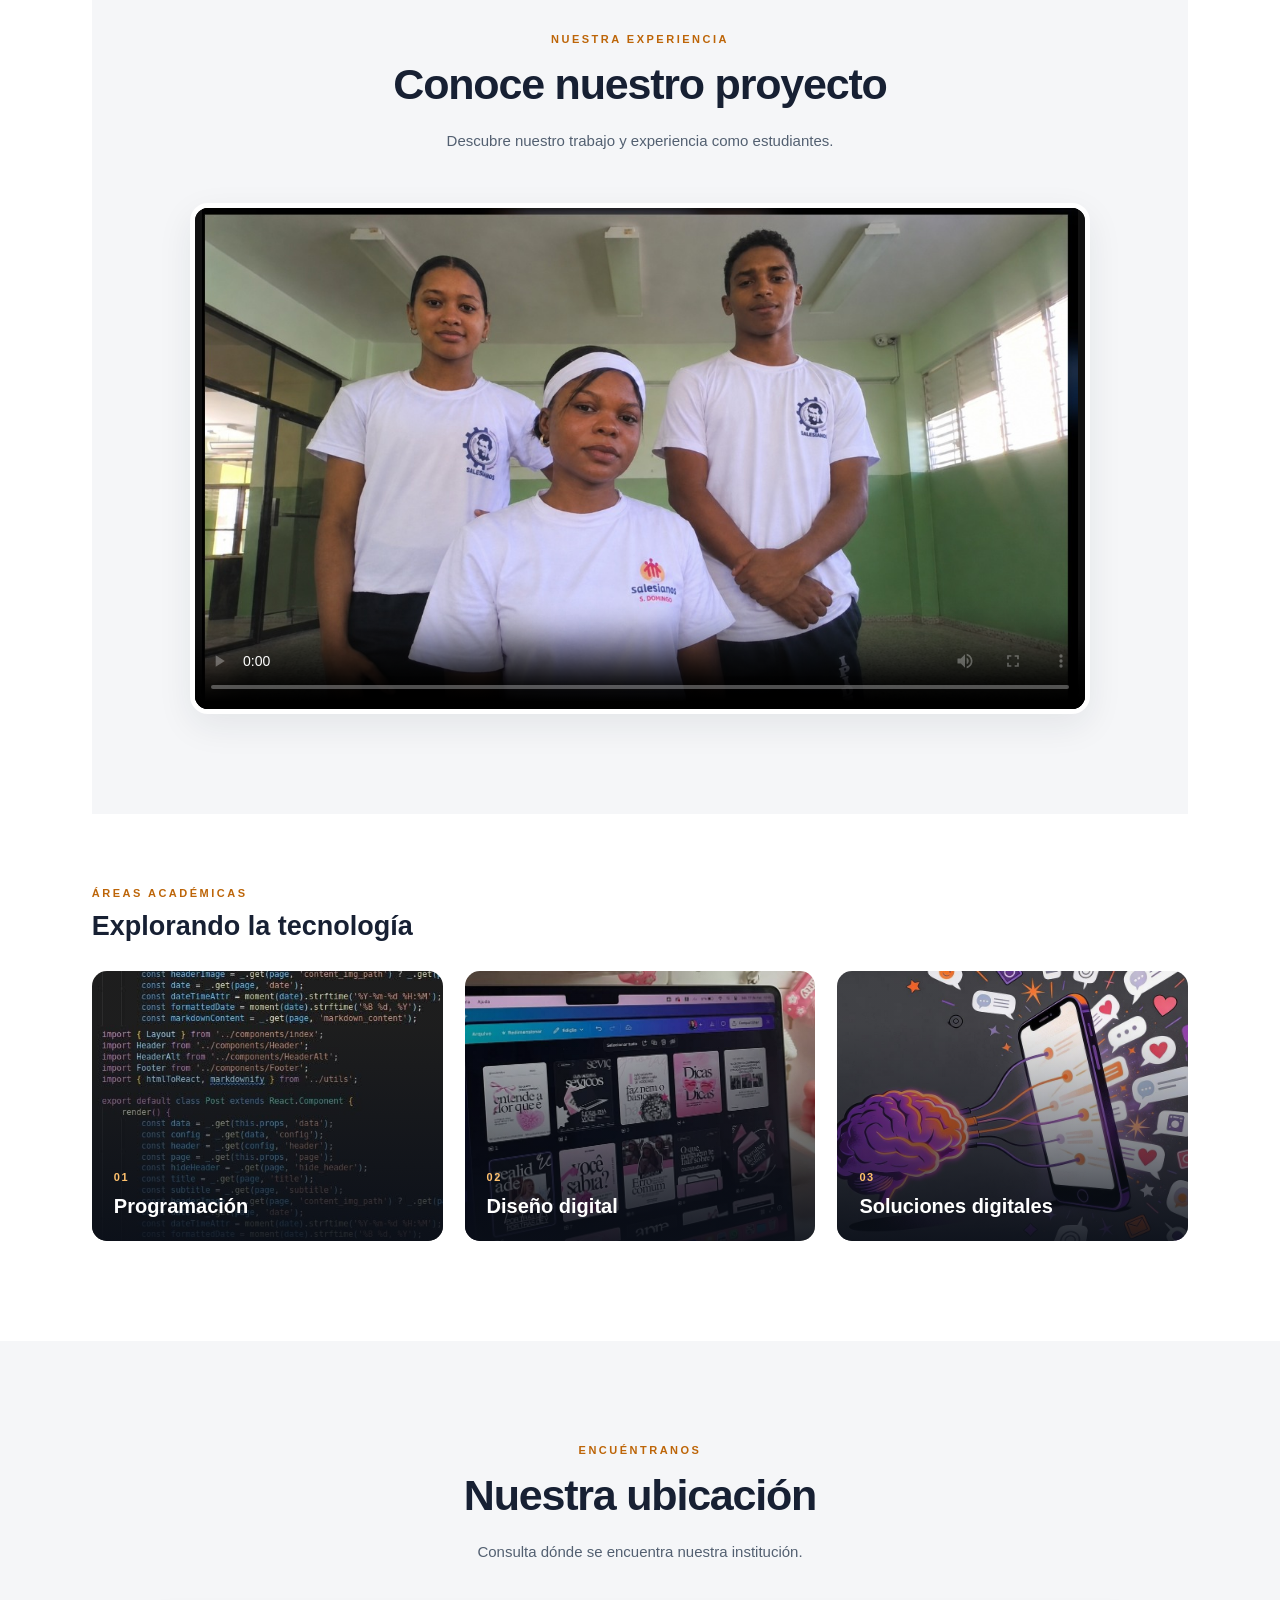
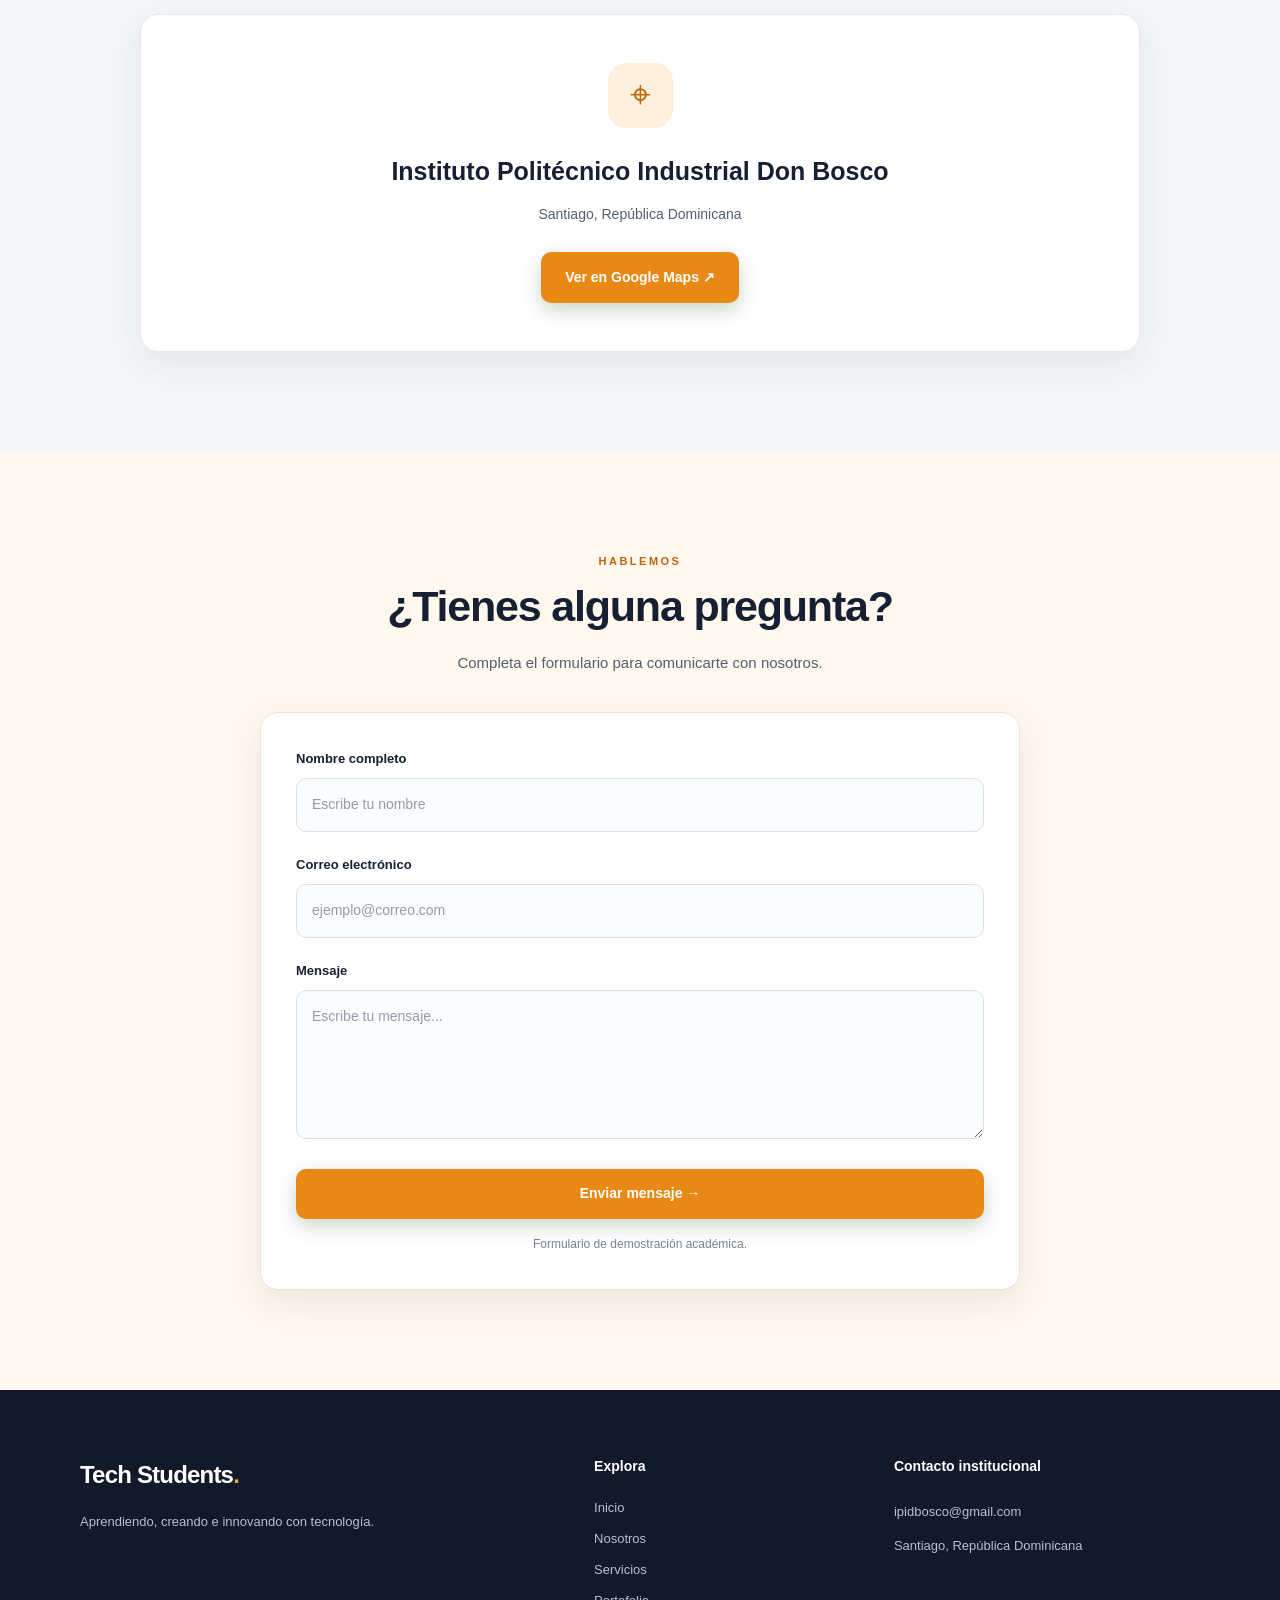
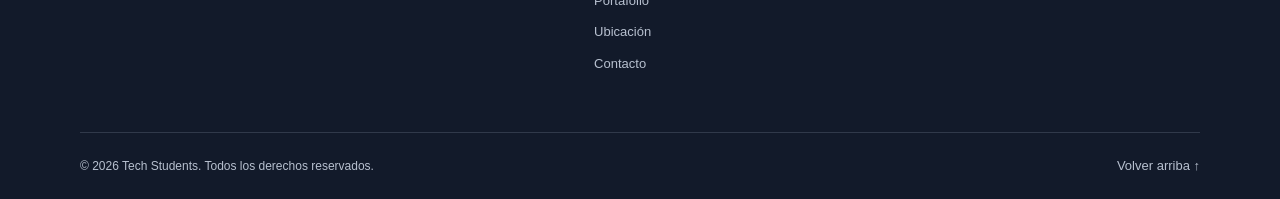
==== commit d9a748c3: "trabajos" ====
--- a/index.html
+++ b/index.html
@@ -49,8 +49,8 @@
 
                 <div class="inicio-botones">
                     <a href="#nosotros" class="boton">Conócenos</a>
-                    <a href="#portafolio" class="boton boton-secundario">
-                        Ver portafolio
+                    <a href="galeria.html" class="boton boton-secundario">
+                        Ver Galeria
                     </a>
                 </div>
             </div>
@@ -186,9 +186,11 @@
                         <h3>Emanis Paul</h3>
                         <p>Instituto Politécnico Industrial Don Bosco</p>
                         <p>6to DAAI</p>
-                        <a href="mailto:emanispaul268@gmail.com">
-                            Contactar por correo →
-                        </a>
+                        <p>16 años</p>
+<a href="https://maps.app.goo.gl/nR2dLeyPs85Av9sV6" style="display: block;"> Ver dirección</a>
+<a href="mailto:emanispaul268@gmail.com" style="display: block;">
+    Contactar por correo →
+</a>
                     </div>
                 </article>
 
@@ -203,9 +205,11 @@
                         <h3>Emilia Rosario</h3>
                         <p>Instituto Politécnico Industrial Don Bosco</p>
                         <p>6to DAAI</p>
-                        <a href="mailto:emiliarosariotoribio@gmail.com">
-                            Contactar por correo →
-                        </a>
+                        <p>17 años</p>
+                       <a href="https://maps.app.goo.gl/9gpQ4vX5oBZ9vHdm9" style="display: block;"> Ver dirección</a>
+<a href="emiliarosariotoribio@gmail.com" style="display: block;">
+    Contactar por correo →
+</a>
                     </div>
                 </article>
 
@@ -220,9 +224,11 @@
                         <h3>Ismael Valdez</h3>
                         <p>Instituto Politécnico Industrial Don Bosco</p>
                         <p>6to DAAI</p>
-                        <a href="mailto:Ismaelvaldeznunez13@gmail.com">
-                            Contactar por correo →
-                        </a>
+                        <p>17 años</p>
+                       <a href="https://maps.app.goo.gl/eVvgn4vdhwSfcmLX7" style="display: block;"> Ver dirección</a>
+<a href="ismaelvaldeznunes@gmail.com" style="display: block;">
+    Contactar por correo →
+</a>
                     </div>
                 </article>
 
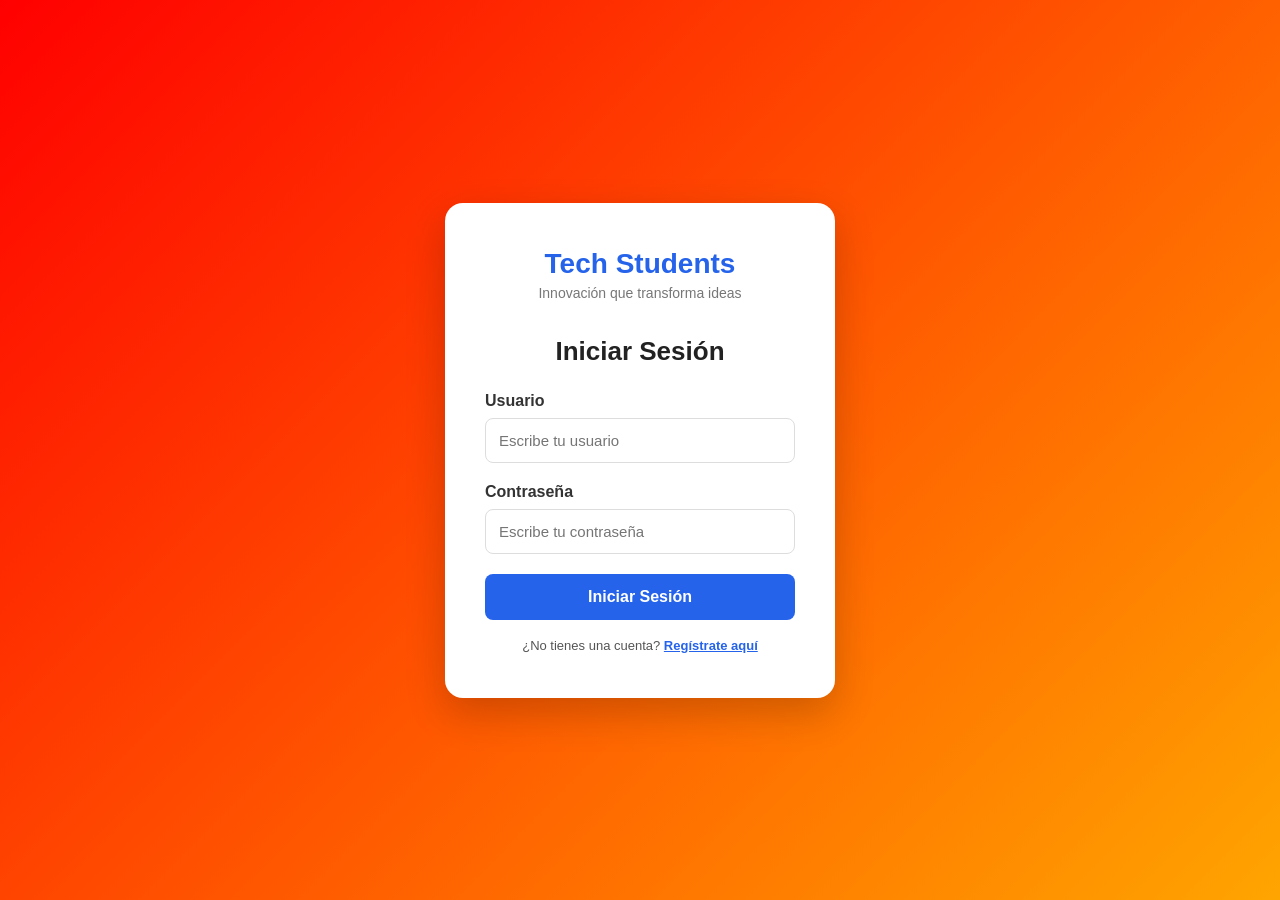
==== commit 2cf5bcd3: "Mi porqueria de parte" ====
--- a/index.html
+++ b/index.html
@@ -11,7 +11,6 @@
 
 <body>
 
-    <!-- ENCABEZADO Y NAVEGACIÓN -->
     <header class="header">
         <a href="#inicio" class="logo" aria-label="Tech Students, ir al inicio">
             <img src="imagenes/logodonbosco.jpg"
@@ -24,14 +23,15 @@
             <a href="#nosotros">Nosotros</a>
             <a href="#servicios">Servicios</a>
             <a href="#portafolio">Portafolio</a>
+            <a href="#calendario">Calendario</a>
             <a href="#ubicacion">Ubicación</a>
             <a href="#contacto">Contacto</a>
+            <a href="php/admin_panel.php" target="_blank" style="color: var(--naranja-oscuro);">Admin</a>
         </nav>
     </header>
 
     <main>
 
-        <!-- INICIO -->
         <section id="inicio" class="inicio">
             <div class="inicio-contenido">
                 <span class="etiqueta-inicio">INNOVACIÓN · CREATIVIDAD · TECNOLOGÍA</span>
@@ -60,7 +60,6 @@
             </a>
         </section>
 
-        <!-- NOSOTROS -->
         <section id="nosotros" class="seccion">
             <div class="titulo-seccion">
                 <p class="subtitulo">CONÓCENOS</p>
@@ -110,7 +109,6 @@
             </div>
         </section>
 
-        <!-- SERVICIOS -->
         <section id="servicios" class="seccion servicios">
             <div class="contenedor">
                 <div class="titulo-seccion">
@@ -161,7 +159,6 @@
             </div>
         </section>
 
-        <!-- PORTAFOLIO Y GALERÍA -->
          <a href="#multimedia">Multimedia</a>
         <section id="portafolio" class="seccion">
             <div class="titulo-seccion">
@@ -225,7 +222,7 @@
                         <p>Instituto Politécnico Industrial Don Bosco</p>
                         <p>6to DAAI</p>
                         <p>17 años</p>
-                       <a href="https://maps.app.goo.gl/eVvgn4vdhwSfcmLX7" style="display: block;"> Ver dirección</a>
+                       <a href="https://www.google.com/maps/place/Residencial+Leslie+Rose/@19.4177381,-70.6874243,18z/data=!3m1!4b1!4m6!3m5!1s0x8eb1cf007d384c6d:0x36aa3e5d7cd57c2!8m2!3d19.4177381!4d-70.6861368!16s%2Fg%2F11njj26v00?entry=ttu&g_ep=EgoyMDI2MTAxMS4wIKXMDSoASAFQAw%3D%3D" style="display: block;"> Ver dirección</a>
 <a href="ismaelvaldeznunes@gmail.com" style="display: block;">
     Contactar por correo →
 </a>
@@ -233,8 +230,7 @@
                 </article>
 
             </div>
-            
-<!-- MULTIMEDIA -->
+
 <section id="multimedia" class="seccion multimedia">
     <div class="titulo-seccion">
         <p class="subtitulo">NUESTRA EXPERIENCIA</p>
@@ -255,7 +251,7 @@
     </div>
 </section>
 
-            <!-- GALERÍA DE ÁREAS Y PROYECTOS -->
+          
             <div class="galeria-titulo">
                 <p class="subtitulo">ÁREAS ACADÉMICAS</p>
                 <h3>Explorando la tecnología</h3>
@@ -296,7 +292,25 @@
             </div>
         </section>
 
-        <!-- UBICACIÓN -->
+<section id="calendario" class="seccion">
+    <div class="titulo-seccion">
+        <p class="subtitulo">CRONOGRAMA</p>
+        <h2>Calendario de eventos</h2>
+        <p class="introduccion">Consulta las fechas importantes y eventos académicos.</p>
+    </div>
+    <div style="max-width: 700px; margin: 0 auto; background: white; padding: 25px; border-radius: 12px; box-shadow: 0 5px 15px rgba(0,0,0,0.05);">
+        <div style="display: flex; justify-content: space-between; align-items: center; margin-bottom: 20px;">
+            <button id="mes-anterior" type="button" class="boton" style="min-height: 38px; padding: 5px 12px;">⟨ Anterior</button>
+            <h3 id="mes-anio-actual" style="font-size: 18px; color: var(--oscuro);">Mes Año</h3>
+            <button id="mes-siguiente" type="button" class="boton" style="min-height: 38px; padding: 5px 12px;">Siguiente ⟩</button>
+        </div>
+        <div style="display: grid; grid-template-columns: repeat(7, 1fr); text-align: center; font-weight: bold; color: var(--naranja-oscuro); margin-bottom: 10px; font-size: 13px;">
+            <span>Dom</span><span>Lun</span><span>Mar</span><span>Mié</span><span>Jue</span><span>Vie</span><span>Sáb</span>
+        </div>
+        <div id="calendario-dias" style="display: grid; grid-template-columns: repeat(7, 1fr); gap: 6px; text-align: center;"></div>
+    </div>
+</section>
+
         <section id="ubicacion" class="seccion ubicacion">
             <div class="contenedor">
                 <div class="titulo-seccion">
@@ -323,7 +337,7 @@
             </div>
         </section>
 
-        <!-- CONTACTO -->
+        
         <section id="contacto" class="seccion contacto">
             <div class="contacto-contenido">
                 <div class="titulo-seccion">
@@ -334,7 +348,7 @@
                     </p>
                 </div>
 
-                <form class="formulario" action="#contacto" method="get">
+             <form class="formulario" action="php/procesar_contacto.php" method="POST">
                     <div class="campo">
                         <label for="nombre">Nombre completo</label>
                         <input
@@ -380,7 +394,6 @@
 
     </main>
 
-    <!-- PIE DE PÁGINA -->
     <footer class="footer">
         <div class="footer-contenido">
 
@@ -416,6 +429,8 @@
             <a href="#inicio">Volver arriba ↑</a>
         </div>
     </footer>
-
+<script src="js/validation.js"></script>
+    <script src="js/calendar.js"></script>
+    <script src="js/auth-guard.js"></script>
 </body>
 </html>
